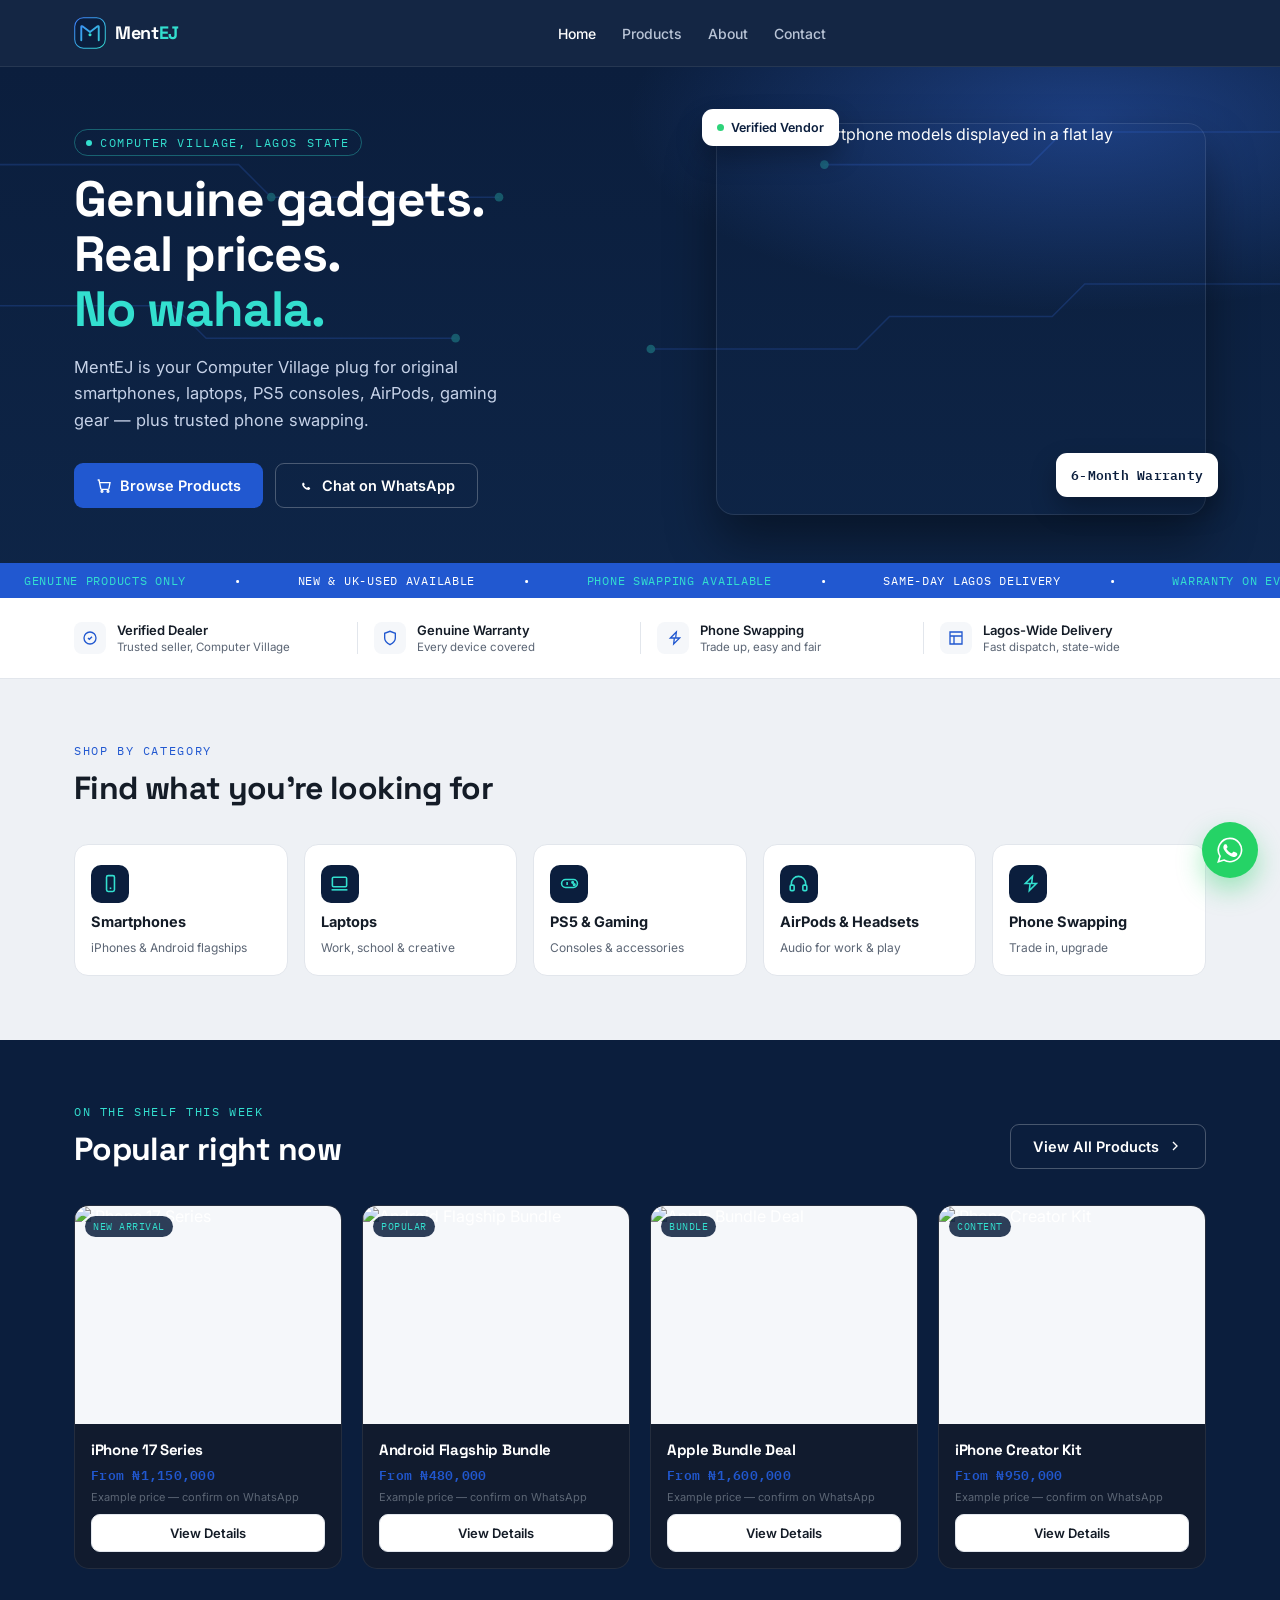
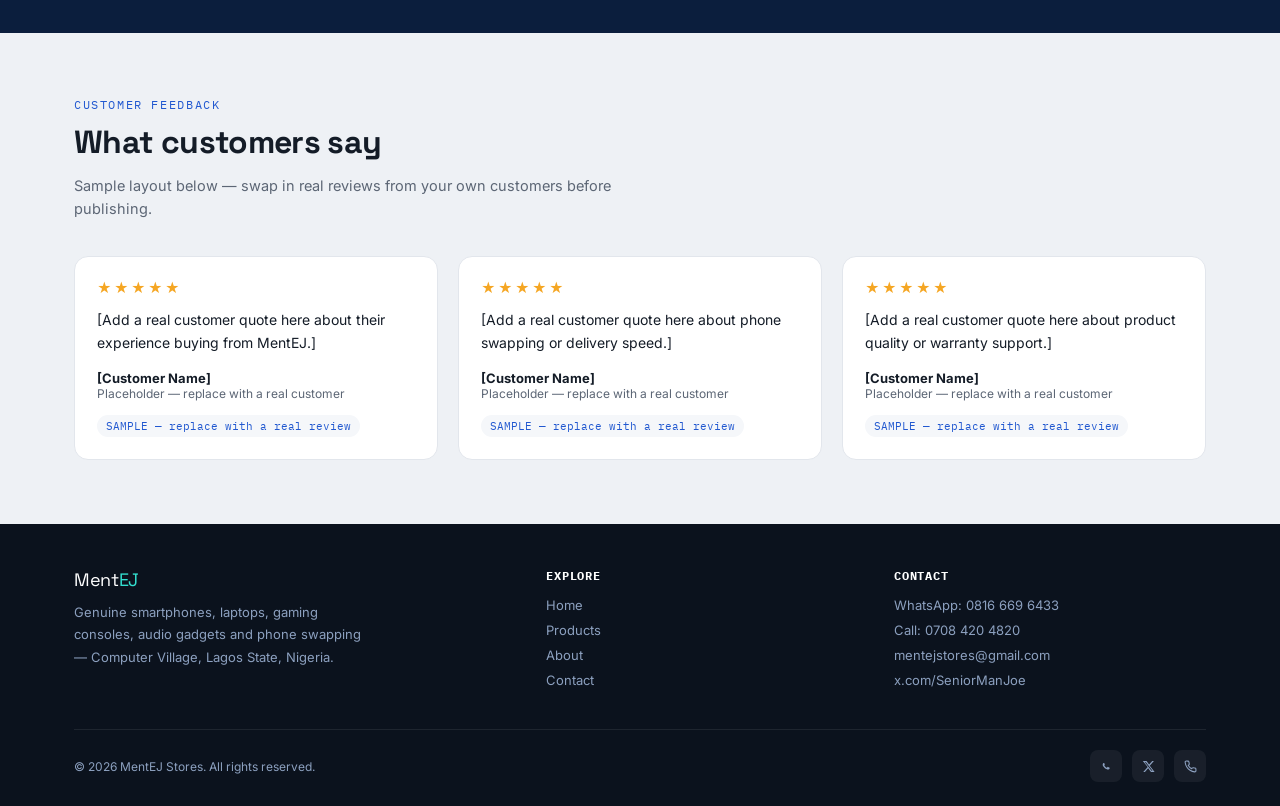
==== index.html @ d14bc737 "Initial commit for Mentej.shop website" ====
<!DOCTYPE html>
<html lang="en">
<head>
<meta charset="UTF-8">
<meta name="viewport" content="width=device-width, initial-scale=1.0">
<title>MentEJ — Genuine Phones, Laptops & Gadgets | Computer Village, Lagos</title>
<meta name="description" content="MentEJ — genuine smartphones, laptops, PS5, AirPods, phone swapping and gaming gear. Computer Village, Lagos State, Nigeria.">
<link rel="canonical" href="https://mentej.shop/index.html">
<meta property="og:type" content="website">
<meta property="og:site_name" content="MentEJ">
<meta property="og:title" content="MentEJ — Genuine Phones, Laptops & Gadgets | Computer Village, Lagos">
<meta property="og:description" content="Genuine smartphones, laptops, PS5, AirPods, phone swapping and gaming gear in Computer Village, Lagos State, Nigeria.">
<meta property="og:image" content="https://images.pexels.com/photos/33104417/pexels-photo-33104417.jpeg?auto=compress&cs=tinysrgb&w=1200">
<meta property="og:url" content="https://mentej.shop/index.html">
<meta name="twitter:card" content="summary_large_image">
<meta name="twitter:title" content="MentEJ — Genuine Phones, Laptops & Gadgets">
<meta name="twitter:description" content="Genuine smartphones, laptops, PS5, AirPods and gaming gear in Computer Village, Lagos.">
<meta name="twitter:image" content="https://images.pexels.com/photos/33104417/pexels-photo-33104417.jpeg?auto=compress&cs=tinysrgb&w=1200">
<script type="application/ld+json">
{
  "@context": "https://schema.org",
  "@type": "ElectronicsStore",
  "name": "MentEJ",
  "image": "https://images.pexels.com/photos/33104417/pexels-photo-33104417.jpeg",
  "url": "https://mentej.shop/",
  "telephone": "+2347084204820",
  "address": {
    "@type": "PostalAddress",
    "streetAddress": "Computer Village",
    "addressLocality": "Lagos",
    "addressRegion": "Lagos State",
    "addressCountry": "NG"
  },
  "sameAs": ["https://x.com/SeniorManJoe"]
}
</script>
<link rel="preconnect" href="https://fonts.googleapis.com">
<link rel="preconnect" href="https://fonts.gstatic.com" crossorigin>
<link href="https://fonts.googleapis.com/css2?family=Space+Grotesk:wght@500;600;700&family=Inter:wght@400;500;600;700&family=IBM+Plex+Mono:wght@500;600&display=swap" rel="stylesheet">
<link rel="stylesheet" href="styles.css">
</head>
<body>

<!-- ================= NAV ================= -->
<nav class="nav">
  <div class="container nav-inner">
    <a href="index.html" class="brand">
      <svg class="brand-mark" viewBox="0 0 44 44" xmlns="http://www.w3.org/2000/svg">
        <defs>
          <linearGradient id="logoGrad" x1="0" y1="0" x2="44" y2="44" gradientUnits="userSpaceOnUse">
            <stop offset="0" stop-color="#3E7BFF"/>
            <stop offset="1" stop-color="#33DFCF"/>
          </linearGradient>
        </defs>
        <rect x="1" y="1" width="42" height="42" rx="12" fill="#0B1E3D" stroke="url(#logoGrad)" stroke-width="1.4"/>
        <path d="M10 32V13.5C10 12.7 10.9 12.2 11.6 12.7L22 20.5L32.4 12.7C33.1 12.2 34 12.7 34 13.5V32" stroke="url(#logoGrad)" stroke-width="2.6" stroke-linecap="round" stroke-linejoin="round" fill="none"/>
        <circle cx="22" cy="24.5" r="2.1" fill="#33DFCF"/>
      </svg>
      <span class="wordmark"><span class="ment">Ment</span><span class="ej">EJ</span></span>
    </a>

    <div class="nav-links" id="navLinks">
      <a href="index.html">Home</a>
      <a href="products.html">Products</a>
      <a href="about.html">About</a>
      <a href="contact.html">Contact</a>
    </div>

    <div class="nav-actions">
      <button class="hamburger" id="hamburgerBtn" aria-label="Open menu" type="button">
        <svg viewBox="0 0 24 24" fill="none" stroke="currentColor" stroke-width="2"><path d="M4 7h16M4 12h16M4 17h16"/></svg>
      </button>
    </div>
  </div>
</nav>

<!-- ================= HERO ================= -->
<header class="hero">
  <svg class="circuit" viewBox="0 0 1180 420" xmlns="http://www.w3.org/2000/svg" aria-hidden="true">
    <g stroke="#3E7BFF" stroke-width="1.4" fill="none" opacity="0.55">
      <path d="M0 90 H220 L250 120 H460"/>
      <path d="M1180 60 H980 L950 90 H760"/>
      <path d="M1180 200 H1000 L970 230 H820 L790 260 H600"/>
      <path d="M0 220 H160 L190 250 H420"/>
    </g>
    <g fill="#33DFCF" opacity="0.85">
      <circle cx="250" cy="120" r="4"/>
      <circle cx="460" cy="120" r="4"/>
      <circle cx="760" cy="90" r="4"/>
      <circle cx="600" cy="260" r="4"/>
      <circle cx="420" cy="250" r="4"/>
    </g>
  </svg>

  <div class="container hero-grid">
    <div>
      <div class="eyebrow"><span class="dot"></span> COMPUTER VILLAGE, LAGOS STATE</div>
      <h1>Genuine gadgets.<br>Real prices.<br><span>No wahala.</span></h1>
      <p class="lede">MentEJ is your Computer Village plug for original smartphones, laptops, PS5 consoles, AirPods, gaming gear — plus trusted phone swapping.</p>
      <div class="hero-actions">
        <a href="products.html" class="btn btn-secondary">
          <svg viewBox="0 0 24 24" fill="none" stroke="currentColor" stroke-width="2"><circle cx="9" cy="20" r="1.4"/><circle cx="18" cy="20" r="1.4"/><path d="M2.5 3h2l2.6 12.4a2 2 0 002 1.6h8.3a2 2 0 002-1.6L21 7H6"/></svg>
          Browse Products
        </a>
        <a href="https://wa.me/2348166696433?text=Hello%20MentEJ%2C%20I%27d%20like%20to%20ask%20about%20a%20device." target="_blank" rel="noopener" class="btn btn-ghost">
          <svg viewBox="0 0 24 24" fill="currentColor"><path d="M17.5 14.4c-.3-.1-1.7-.9-2-.9-.3-.1-.5-.1-.7.1-.2.3-.8.9-1 1.1-.2.2-.3.2-.6.1-.3-.1-1.3-.5-2.4-1.5-.9-.8-1.5-1.8-1.7-2.1-.2-.3 0-.5.1-.6.1-.1.3-.3.4-.5.1-.1.2-.3.3-.5.1-.2 0-.4 0-.5C10 9.4 9.4 8 9.1 7.4c-.2-.5-.4-.4-.6-.4h-.5c-.2 0-.5.1-.7.3-.3.3-1 1-1 2.4s1 2.8 1.2 3c.1.2 2.1 3.2 5 4.5.7.3 1.3.5 1.7.6.7.2 1.4.2 1.9.1.6-.1 1.7-.7 2-1.4.2-.6.2-1.2.1-1.3z"/></svg>
          Chat on WhatsApp
        </a>
      </div>
    </div>

    <div class="hero-visual">
      <div class="hero-card">
        <img src="https://images.pexels.com/photos/33104417/pexels-photo-33104417.jpeg?auto=compress&cs=tinysrgb&w=900" width="900" height="720" alt="Assorted smartphone models displayed in a flat lay" fetchpriority="high">
      </div>
      <div class="float-badge top"><span class="badge-dot"></span> Verified Vendor</div>
      <div class="float-badge bottom mono">6-Month Warranty</div>
    </div>
  </div>

  <div class="ticker-wrap">
    <div class="ticker">
      <span class="accent">GENUINE PRODUCTS ONLY</span><span>•</span>
      <span>NEW &amp; UK-USED AVAILABLE</span><span>•</span>
      <span class="accent">PHONE SWAPPING AVAILABLE</span><span>•</span>
      <span>SAME-DAY LAGOS DELIVERY</span><span>•</span>
      <span class="accent">WARRANTY ON EVERY DEVICE</span><span>•</span>
      <span>GENUINE PRODUCTS ONLY</span><span>•</span>
      <span class="accent">NEW &amp; UK-USED AVAILABLE</span><span>•</span>
      <span>PHONE SWAPPING AVAILABLE</span><span>•</span>
      <span class="accent">SAME-DAY LAGOS DELIVERY</span><span>•</span>
      <span>WARRANTY ON EVERY DEVICE</span><span>•</span>
    </div>
  </div>
</header>

<!-- ================= TRUST STRIP ================= -->
<div class="trust">
  <div class="container">
    <div class="trust-item">
      <div class="ic"><svg width="16" height="16" viewBox="0 0 24 24" fill="none" stroke="currentColor" stroke-width="2"><path d="M9 12l2 2 4-4M21 12a9 9 0 11-18 0 9 9 0 0118 0z"/></svg></div>
      <div><h4>Verified Dealer</h4><p>Trusted seller, Computer Village</p></div>
    </div>
    <div class="trust-item">
      <div class="ic"><svg width="16" height="16" viewBox="0 0 24 24" fill="none" stroke="currentColor" stroke-width="2"><path d="M12 22s8-4 8-10V5l-8-3-8 3v7c0 6 8 10 8 10z"/></svg></div>
      <div><h4>Genuine Warranty</h4><p>Every device covered</p></div>
    </div>
    <div class="trust-item">
      <div class="ic"><svg width="16" height="16" viewBox="0 0 24 24" fill="none" stroke="currentColor" stroke-width="2"><path d="M17 3l-9 9h6l-1 9 9-9h-6l1-9z"/></svg></div>
      <div><h4>Phone Swapping</h4><p>Trade up, easy and fair</p></div>
    </div>
    <div class="trust-item">
      <div class="ic"><svg width="16" height="16" viewBox="0 0 24 24" fill="none" stroke="currentColor" stroke-width="2"><path d="M3 3h18v18H3zM3 9h18M9 21V9"/></svg></div>
      <div><h4>Lagos-Wide Delivery</h4><p>Fast dispatch, state-wide</p></div>
    </div>
  </div>
</div>

<!-- ================= CATEGORY SHORTCUTS ================= -->
<section>
  <div class="container">
    <div class="sec-head">
      <span class="sec-eyebrow">Shop by Category</span>
      <h2>Find what you're looking for</h2>
    </div>
    <div class="cat-tile-grid">
      <a class="cat-tile" href="products.html?cat=phones">
        <span class="ic"><svg viewBox="0 0 24 24" fill="none" stroke="currentColor" stroke-width="2"><rect x="7" y="2" width="10" height="20" rx="2"/><path d="M11 18h2"/></svg></span>
        <h4>Smartphones</h4>
        <p>iPhones & Android flagships</p>
      </a>
      <a class="cat-tile" href="products.html?cat=laptops">
        <span class="ic"><svg viewBox="0 0 24 24" fill="none" stroke="currentColor" stroke-width="2"><rect x="3" y="4" width="18" height="12" rx="1.5"/><path d="M2 20h20"/></svg></span>
        <h4>Laptops</h4>
        <p>Work, school & creative</p>
      </a>
      <a class="cat-tile" href="products.html?cat=gaming">
        <span class="ic"><svg viewBox="0 0 24 24" fill="none" stroke="currentColor" stroke-width="2"><rect x="2" y="7" width="20" height="10" rx="5"/><path d="M7 12h.01M9 10v4"/><circle cx="16" cy="10.5" r="1"/><circle cx="18" cy="13.5" r="1"/></svg></span>
        <h4>PS5 &amp; Gaming</h4>
        <p>Consoles & accessories</p>
      </a>
      <a class="cat-tile" href="products.html?cat=audio">
        <span class="ic"><svg viewBox="0 0 24 24" fill="none" stroke="currentColor" stroke-width="2"><path d="M3 14v-2a9 9 0 0118 0v2"/><rect x="1.5" y="14" width="5" height="7" rx="1.5"/><rect x="17.5" y="14" width="5" height="7" rx="1.5"/></svg></span>
        <h4>AirPods &amp; Headsets</h4>
        <p>Audio for work & play</p>
      </a>
      <a class="cat-tile" href="https://wa.me/2348166696433?text=Hello%20MentEJ%2C%20I%27d%20like%20to%20swap%20my%20phone." target="_blank" rel="noopener">
        <span class="ic"><svg viewBox="0 0 24 24" fill="none" stroke="currentColor" stroke-width="2"><path d="M17 3l-9 9h6l-1 9 9-9h-6l1-9z"/></svg></span>
        <h4>Phone Swapping</h4>
        <p>Trade in, upgrade</p>
      </a>
    </div>
  </div>
</section>

<!-- ================= FEATURED ================= -->
<section class="featured">
  <div class="container">
    <div class="sec-head-row">
      <div class="sec-head">
        <span class="sec-eyebrow">On the shelf this week</span>
        <h2>Popular right now</h2>
      </div>
      <a href="products.html" class="btn btn-ghost">
        View All Products
        <svg viewBox="0 0 24 24" fill="none" stroke="currentColor" stroke-width="2"><path d="M9 6l6 6-6 6"/></svg>
      </a>
    </div>

    <div class="product-grid" id="featuredGrid"></div>
  </div>
</section>

<!-- ================= TESTIMONIALS ================= -->
<section>
  <div class="container">
    <div class="sec-head">
      <span class="sec-eyebrow">Customer Feedback</span>
      <h2>What customers say</h2>
      <p>Sample layout below — swap in real reviews from your own customers before publishing.</p>
    </div>
    <div class="testimonial-grid" id="testimonialGrid"></div>
  </div>
</section>

<!-- ================= FOOTER ================= -->
<footer>
  <div class="container">
    <div class="foot-grid">
      <div class="foot-brand">
        <div class="wordmark"><span class="ment">Ment</span><span class="ej">EJ</span></div>
        <p>Genuine smartphones, laptops, gaming consoles, audio gadgets and phone swapping — Computer Village, Lagos State, Nigeria.</p>
      </div>
      <div class="foot-col">
        <h5>Explore</h5>
        <a href="index.html">Home</a>
        <a href="products.html">Products</a>
        <a href="about.html">About</a>
        <a href="contact.html">Contact</a>
      </div>
      <div class="foot-col">
        <h5>Contact</h5>
        <a href="https://wa.me/2348166696433" target="_blank" rel="noopener">WhatsApp: 0816 669 6433</a>
        <a href="tel:07084204820">Call: 0708 420 4820</a>
        <a href="mailto:mentejstores@gmail.com">mentejstores@gmail.com</a>
        <a href="https://x.com/SeniorManJoe" target="_blank" rel="noopener">x.com/SeniorManJoe</a>
      </div>
    </div>
    <div class="foot-bottom">
      <span>© 2026 MentEJ Stores. All rights reserved.</span>
      <div class="foot-social">
        <a href="https://wa.me/2348166696433" target="_blank" rel="noopener" aria-label="WhatsApp"><svg width="14" height="14" viewBox="0 0 24 24" fill="currentColor"><path d="M17.5 14.4c-.3-.1-1.7-.9-2-.9-.3-.1-.5-.1-.7.1-.2.3-.8.9-1 1.1-.2.2-.3.2-.6.1-.3-.1-1.3-.5-2.4-1.5-.9-.8-1.5-1.8-1.7-2.1-.2-.3 0-.5.1-.6.1-.1.3-.3.4-.5.1-.1.2-.3.3-.5.1-.2 0-.4 0-.5C10 9.4 9.4 8 9.1 7.4c-.2-.5-.4-.4-.6-.4h-.5c-.2 0-.5.1-.7.3-.3.3-1 1-1 2.4s1 2.8 1.2 3c.1.2 2.1 3.2 5 4.5.7.3 1.3.5 1.7.6.7.2 1.4.2 1.9.1.6-.1 1.7-.7 2-1.4.2-.6.2-1.2.1-1.3z"/></svg></a>
        <a href="https://x.com/SeniorManJoe" target="_blank" rel="noopener" aria-label="X (Twitter)"><svg width="13" height="13" viewBox="0 0 24 24" fill="currentColor"><path d="M18.9 2H22l-7.6 8.7L23.3 22H16.6l-5.2-6.8L5.4 22H2.3l8.2-9.3L1.5 2h6.9l4.7 6.2L18.9 2zM17.6 20h1.9L7.1 4H5.1l12.5 16z"/></svg></a>
        <a href="tel:07084204820" aria-label="Call"><svg width="13" height="13" viewBox="0 0 24 24" fill="none" stroke="currentColor" stroke-width="2"><path d="M22 16.9v3a2 2 0 01-2.2 2 19.8 19.8 0 01-8.6-3.1 19.5 19.5 0 01-6-6A19.8 19.8 0 012.1 4.2 2 2 0 014.1 2h3a2 2 0 012 1.7c.1 1 .3 2 .6 2.9a2 2 0 01-.5 2.1L8 10a16 16 0 006 6l1.3-1.2a2 2 0 012.1-.5c.9.3 1.9.5 2.9.6a2 2 0 011.7 2.1z"/></svg></a>
      </div>
    </div>
  </div>
</footer>

<script src="products-data.js" defer></script>
<script src="app.js" defer></script>
<script defer>
  document.addEventListener('DOMContentLoaded', function () {
    var grid = document.getElementById('featuredGrid');
    if (!grid || typeof PRODUCTS === 'undefined') return;
    var featured = PRODUCTS.slice(0, 4);
    grid.innerHTML = featured.map(function (p) {
      var priceNote = p.isEstimate ? '<p class="price-note">Example price — confirm on WhatsApp</p>' : '';
      return (
        '<div class="product-card">' +
          '<a href="product.html?id=' + p.id + '" class="product-img">' +
            '<span class="product-tag mono">' + p.tag + '</span>' +
            '<img src="' + p.image + '" width="600" height="490" alt="' + p.name + '" loading="lazy">' +
          '</a>' +
          '<div class="product-body">' +
            '<h3>' + p.name + '</h3>' +
            '<div class="price mono">' + p.priceLabel + '</div>' +
            priceNote +
            '<div class="product-actions">' +
              '<a href="product.html?id=' + p.id + '" class="btn btn-outline btn-block">View Details</a>' +
            '</div>' +
          '</div>' +
        '</div>'
      );
    }).join('');

    var tGrid = document.getElementById('testimonialGrid');
    if (tGrid && typeof TESTIMONIALS !== 'undefined') {
      tGrid.innerHTML = TESTIMONIALS.map(function (t) {
        return (
          '<div class="testimonial-card">' +
            '<div class="testimonial-stars">★★★★★</div>' +
            '<p class="testimonial-quote">' + t.quote + '</p>' +
            '<div class="testimonial-name">' + t.name + '</div>' +
            '<div class="testimonial-role">' + t.role + '</div>' +
            '<span class="placeholder-flag">SAMPLE — replace with a real review</span>' +
          '</div>'
        );
      }).join('');
    }
  });
</script>

<a class="wa-float" href="https://wa.me/2348166696433?text=Hello%20MentEJ%2C%20I%27d%20like%20to%20ask%20about%20a%20device." target="_blank" rel="noopener" aria-label="Chat with MentEJ on WhatsApp">
  <svg viewBox="0 0 24 24" fill="currentColor"><path d="M17.5 14.4c-.3-.1-1.7-.9-2-.9-.3-.1-.5-.1-.7.1-.2.3-.8.9-1 1.1-.2.2-.3.2-.6.1-.3-.1-1.3-.5-2.4-1.5-.9-.8-1.5-1.8-1.7-2.1-.2-.3 0-.5.1-.6.1-.1.3-.3.4-.5.1-.1.2-.3.3-.5.1-.2 0-.4 0-.5C10 9.4 9.4 8 9.1 7.4c-.2-.5-.4-.4-.6-.4h-.5c-.2 0-.5.1-.7.3-.3.3-1 1-1 2.4s1 2.8 1.2 3c.1.2 2.1 3.2 5 4.5.7.3 1.3.5 1.7.6.7.2 1.4.2 1.9.1.6-.1 1.7-.7 2-1.4.2-.6.2-1.2.1-1.3z"/><path d="M12 2a10 10 0 00-8.5 15.3L2 22l4.8-1.4A10 10 0 1012 2z" fill="none" stroke="currentColor" stroke-width="1.4"/></svg>
</a>

</body>
</html>
---- styles.css ----
:root{
  --blue-deep:#0B1E3D;
  --blue-primary:#2158D0;
  --blue-bright:#3E7BFF;
  --cyan-pop:#33DFCF;
  --whatsapp:#25D366;
  --white:#FFFFFF;
  --page-bg:#EEF1F5;
  --surface:#FFFFFF;
  --surface-alt:#F5F7FA;
  --surface-border:#E2E6EC;
  --text-primary:#141C27;
  --text-muted:#5C6675;
  --card-shadow: 0 18px 34px rgba(11,30,61,0.10);
}
*{box-sizing:border-box; margin:0; padding:0;}
html{scroll-behavior:smooth;}
body{
  font-family:'Inter', sans-serif;
  background:var(--page-bg);
  color:var(--text-primary);
  -webkit-font-smoothing:antialiased;
}
h1,h2,h3,.wordmark{ font-family:'Space Grotesk', sans-serif; letter-spacing:-0.02em; }
.mono{ font-family:'IBM Plex Mono', monospace; letter-spacing:0.02em; }
a{ color:inherit; text-decoration:none; }
img{ display:block; max-width:100%; }
.container{ max-width:1180px; margin:0 auto; padding:0 24px; }
:focus-visible{ outline:3px solid var(--cyan-pop); outline-offset:2px; }
.icon{ width:16px; height:16px; flex:none; display:inline-block; vertical-align:-3px; }
.icon-sm{ width:14px; height:14px; }

/* ---------- NAV ---------- */
.nav{
  position:sticky; top:0; z-index:60;
  background:rgba(11,30,61,0.96);
  border-bottom:1px solid rgba(255,255,255,0.08);
}
.nav-inner{ display:flex; align-items:center; justify-content:space-between; height:66px; gap:16px; }
.brand{ display:flex; align-items:center; gap:9px; flex:none; }
.brand-mark{ width:32px; height:32px; flex:none; }
.brand .wordmark{ font-size:18px; font-weight:700; line-height:1; white-space:nowrap; }
.brand .wordmark .ment{ color:var(--white); }
.brand .wordmark .ej{ color:var(--cyan-pop); }

.nav-links{ display:flex; align-items:center; gap:26px; }
.nav-links a{ color:#B9C4D6; font-size:14px; font-weight:500; transition:color .2s; }
.nav-links a:hover, .nav-links a.active{ color:var(--white); }

.nav-actions{ display:flex; align-items:center; gap:10px; }
.wa-icon-btn{
  width:36px; height:36px; border-radius:9px; background:var(--whatsapp);
  display:flex; align-items:center; justify-content:center; color:var(--white); flex:none;
}
.wa-icon-btn svg{ width:18px; height:18px; }
.hamburger{
  display:none; width:36px; height:36px; border-radius:9px; border:1px solid rgba(255,255,255,0.16);
  background:rgba(255,255,255,0.05); color:var(--white); align-items:center; justify-content:center; cursor:pointer;
}
.hamburger svg{ width:18px; height:18px; }

@media (max-width: 780px){
  .nav-links{
    position:fixed; top:66px; left:0; right:0; background:var(--blue-deep);
    flex-direction:column; align-items:flex-start; gap:0;
    max-height:0; overflow:hidden; transition:max-height .25s ease;
    border-bottom:1px solid rgba(255,255,255,0.08);
  }
  .nav-links.open{ max-height:260px; }
  .nav-links a{ width:100%; padding:14px 24px; border-top:1px solid rgba(255,255,255,0.06); }
  .hamburger{ display:flex; }
}

/* ---------- BREADCRUMB ---------- */
.breadcrumb{ font-size:13px; color:var(--text-muted); padding:20px 0; }
.breadcrumb a:hover{ color:var(--blue-primary); }
.breadcrumb .sep{ margin:0 6px; opacity:.5; }

/* ---------- PAGE HERO (compact, used on inner pages) ---------- */
.page-hero{
  background:linear-gradient(180deg, var(--blue-deep) 0%, #0E2547 100%);
  color:var(--white); padding:44px 0;
}
.page-hero h1{ font-size:clamp(1.7rem,3.4vw,2.4rem); font-weight:700; }
.page-hero p{ color:#C6D2E8; margin-top:10px; font-size:15px; max-width:560px; }
.eyebrow{
  display:inline-flex; align-items:center; gap:8px;
  font-family:'IBM Plex Mono', monospace; font-size:11.5px; letter-spacing:0.14em;
  color:var(--cyan-pop); border:1px solid rgba(51,223,207,0.35);
  padding:5px 11px; border-radius:100px; margin-bottom:16px;
}
.eyebrow .dot{ width:6px; height:6px; border-radius:50%; background:var(--cyan-pop); }

/* ---------- HOME HERO ---------- */
.hero{
  position:relative;
  background:
    radial-gradient(ellipse 60% 60% at 85% 10%, rgba(62,123,255,0.35), transparent 60%),
    linear-gradient(180deg, var(--blue-deep) 0%, #0E2547 100%);
  color:var(--white); padding:56px 0 0; overflow:hidden;
}
.circuit{ position:absolute; inset:0; opacity:0.35; pointer-events:none; }
.hero-grid{ display:grid; grid-template-columns:1.1fr 0.9fr; gap:44px; align-items:center; position:relative; z-index:2; padding-bottom:48px; }
.hero h1{ font-size:clamp(2rem, 4.2vw, 3.1rem); line-height:1.1; font-weight:700; }
.hero h1 span{ color:var(--cyan-pop); }
.hero p.lede{ margin-top:18px; font-size:16.5px; color:#C6D2E8; max-width:460px; line-height:1.6; }
.hero-actions{ display:flex; gap:12px; margin-top:30px; flex-wrap:wrap; }
.btn{
  display:inline-flex; align-items:center; gap:8px; padding:13px 22px; border-radius:9px;
  font-weight:600; font-size:14.5px; transition:transform .15s ease, box-shadow .15s ease; border:none; cursor:pointer;
}
.btn svg{ width:16px; height:16px; }
.btn-primary{ background:var(--whatsapp); color:var(--white); }
.btn-primary:hover{ transform:translateY(-2px); box-shadow:0 10px 22px rgba(37,211,102,0.28); }
.btn-secondary{ background:var(--blue-primary); color:var(--white); }
.btn-secondary:hover{ transform:translateY(-2px); box-shadow:0 10px 22px rgba(33,88,208,0.28); }
.btn-ghost{ border:1px solid rgba(255,255,255,0.25); color:var(--white); background:transparent; }
.btn-ghost:hover{ background:rgba(255,255,255,0.08); }
.btn-outline{ border:1px solid var(--surface-border); color:var(--text-primary); background:var(--surface); }
.btn-outline:hover{ background:var(--surface-alt); }
.btn-block{ width:100%; justify-content:center; }

.hero-visual{ position:relative; }
.hero-card{ border-radius:18px; overflow:hidden; position:relative; box-shadow:0 26px 50px rgba(0,0,0,0.4); border:1px solid rgba(255,255,255,0.1); aspect-ratio: 4/3.2; }
.hero-card img{ width:100%; height:100%; object-fit:cover; }
.float-badge{
  position:absolute; z-index:3; background:var(--white); color:var(--blue-deep);
  padding:11px 15px; border-radius:11px; box-shadow:0 12px 26px rgba(0,0,0,0.28);
  font-size:12.5px; font-weight:600; display:flex; align-items:center; gap:7px;
}
.float-badge.top{ top:-14px; left:-14px; }
.float-badge.bottom{ bottom:18px; right:-12px; }
.float-badge .badge-dot{ width:7px; height:7px; border-radius:50%; background:#2ED37A; flex:none; }

/* ---------- TICKER ---------- */
.ticker-wrap{ background:var(--blue-primary); overflow:hidden; white-space:nowrap; position:relative; z-index:2; }
.ticker{ display:inline-block; padding:10px 0; animation: scroll-left 26s linear infinite; color:var(--white); font-family:'IBM Plex Mono', monospace; font-size:12px; letter-spacing:0.06em; }
.ticker span{ margin:0 24px; }
.ticker span.accent{ color:var(--cyan-pop); }
@keyframes scroll-left{ from{ transform:translateX(0); } to{ transform:translateX(-50%); } }

/* ---------- TRUST STRIP ---------- */
.trust{ background:var(--surface); border-bottom:1px solid var(--surface-border); }
.trust .container{ display:grid; grid-template-columns:repeat(4,1fr); padding:24px 24px; gap:0; }
.trust-item{ display:flex; gap:11px; align-items:flex-start; padding:0 16px; border-left:1px solid var(--surface-border); }
.trust-item:first-child{ border-left:none; padding-left:0; }
.trust-item .ic{ width:32px; height:32px; border-radius:8px; flex:none; background:var(--surface-alt); display:flex; align-items:center; justify-content:center; color:var(--blue-primary); }
.trust-item h4{ font-size:13px; font-weight:600; margin-bottom:2px; }
.trust-item p{ font-size:11.5px; color:var(--text-muted); }

/* ---------- SECTIONS ---------- */
section{ padding:64px 0; }
.sec-head{ max-width:600px; margin-bottom:36px; }
.sec-eyebrow{ font-family:'IBM Plex Mono', monospace; font-size:11.5px; letter-spacing:0.14em; color:var(--blue-primary); text-transform:uppercase; margin-bottom:10px; display:block; }
.sec-head h2{ font-size:clamp(1.5rem,2.6vw,2rem); font-weight:700; color:var(--text-primary); }
.sec-head p{ margin-top:12px; color:var(--text-muted); font-size:14.5px; line-height:1.6; }
.sec-head-row{ display:flex; align-items:flex-end; justify-content:space-between; gap:20px; margin-bottom:36px; flex-wrap:wrap; }
.sec-head-row .sec-head{ margin-bottom:0; }

/* ---------- CATEGORY TILES (home) ---------- */
.cat-tile-grid{ display:grid; grid-template-columns:repeat(5, 1fr); gap:16px; }
.cat-tile{
  background:var(--surface); border:1px solid var(--surface-border); border-radius:14px; padding:20px 16px;
  display:flex; flex-direction:column; align-items:flex-start; gap:10px; transition:transform .18s ease, box-shadow .18s ease;
}
.cat-tile:hover{ transform:translateY(-4px); box-shadow:var(--card-shadow); }
.cat-tile .ic{ width:38px; height:38px; border-radius:10px; background:var(--blue-deep); color:var(--cyan-pop); display:flex; align-items:center; justify-content:center; }
.cat-tile .ic svg{ width:19px; height:19px; }
.cat-tile h4{ font-size:14.5px; font-weight:700; }
.cat-tile p{ font-size:12px; color:var(--text-muted); }

/* ---------- PRODUCT GRID ---------- */
.product-grid{ display:grid; grid-template-columns:repeat(4, 1fr); gap:20px; }
.product-card{
  background:var(--surface); border-radius:15px; overflow:hidden; border:1px solid var(--surface-border);
  display:flex; flex-direction:column; transition:transform .18s ease, box-shadow .18s ease;
}
.product-card:hover{ transform:translateY(-5px); box-shadow:var(--card-shadow); }
.product-img{ aspect-ratio:1/0.82; overflow:hidden; position:relative; background:var(--surface-alt); }
.product-img img{ width:100%; height:100%; object-fit:cover; }
.product-tag{
  position:absolute; top:10px; left:10px; background:rgba(11,30,61,0.85); color:var(--cyan-pop);
  font-family:'IBM Plex Mono',monospace; font-size:10px; padding:4px 8px; border-radius:100px; letter-spacing:0.05em;
}
.product-body{ padding:16px; flex:1; display:flex; flex-direction:column; }
.product-body h3{ font-size:15px; font-weight:700; margin-bottom:5px; }
.product-body .price{ font-family:'IBM Plex Mono', monospace; font-size:12.5px; color:var(--blue-primary); font-weight:600; margin-bottom:10px; }
.product-actions{ margin-top:auto; display:flex; flex-direction:column; gap:8px; }
.product-actions .btn{ padding:10px 14px; font-size:13px; }

/* ---------- FILTER TABS ---------- */
.filter-tabs{ display:flex; flex-wrap:wrap; gap:8px; }
.filter-tab{
  padding:9px 16px; border-radius:100px; border:1px solid var(--surface-border); background:var(--surface);
  font-size:13px; font-weight:600; color:var(--text-muted); cursor:pointer; transition:all .15s ease;
}
.filter-tab.active, .filter-tab:hover{ background:var(--blue-deep); color:var(--white); border-color:var(--blue-deep); }

/* ---------- PRODUCT DETAIL ---------- */
.product-detail{ display:grid; grid-template-columns:0.9fr 1.1fr; gap:44px; align-items:flex-start; }
.detail-img{ border-radius:16px; overflow:hidden; border:1px solid var(--surface-border); aspect-ratio:1/0.9; }
.detail-img img{ width:100%; height:100%; object-fit:cover; }
.detail-tag{ display:inline-block; background:var(--surface-alt); color:var(--blue-primary); font-family:'IBM Plex Mono',monospace; font-size:11px; padding:5px 11px; border-radius:100px; margin-bottom:14px; letter-spacing:0.05em; }
.detail-info h1{ font-size:clamp(1.5rem,2.6vw,2rem); font-weight:700; margin-bottom:10px; }
.detail-price{ font-family:'IBM Plex Mono', monospace; font-size:16px; color:var(--blue-primary); font-weight:700; margin-bottom:18px; }
.detail-desc{ color:var(--text-muted); font-size:14.5px; line-height:1.7; margin-bottom:22px; }
.spec-list{ list-style:none; margin-bottom:26px; }
.spec-list li{ display:flex; gap:10px; align-items:flex-start; font-size:13.5px; color:var(--text-primary); padding:9px 0; border-top:1px solid var(--surface-border); }
.spec-list li:first-child{ border-top:none; }
.spec-list li svg{ width:15px; height:15px; color:var(--blue-primary); flex:none; margin-top:2px; }
.detail-actions{ display:flex; gap:12px; flex-wrap:wrap; }

/* ---------- FEATURED (dark strip) ---------- */
.featured{ background:var(--blue-deep); color:var(--white); }
.featured .sec-head p{ color:#AFC0DC; }
.featured .sec-eyebrow{ color:var(--cyan-pop); }
.featured .sec-head h2{ color:var(--white); }
.featured .product-card{ background:#111B2E; border-color:rgba(255,255,255,0.08); }
.featured .product-body h3{ color:var(--white); }

/* ---------- ABOUT PAGE ---------- */
.about-grid{ display:grid; grid-template-columns:1fr 1fr; gap:48px; align-items:center; }
.about-copy p{ color:var(--text-muted); font-size:15px; line-height:1.75; margin-bottom:16px; }
.about-img{ border-radius:16px; overflow:hidden; box-shadow:var(--card-shadow); aspect-ratio:1/1.05; }
.about-img img{ width:100%; height:100%; object-fit:cover; }
.reason-grid{ display:grid; grid-template-columns:repeat(3,1fr); gap:18px; margin-top:16px; }
.reason-card{ background:var(--surface); border:1px solid var(--surface-border); border-radius:14px; padding:20px; }
.reason-card .ic{ width:36px; height:36px; border-radius:9px; background:var(--surface-alt); color:var(--blue-primary); display:flex; align-items:center; justify-content:center; margin-bottom:12px; }
.reason-card h4{ font-size:14.5px; font-weight:700; margin-bottom:5px; }
.reason-card p{ font-size:13px; color:var(--text-muted); line-height:1.5; }

/* ---------- CONTACT PAGE ---------- */
.contact-grid{ display:grid; grid-template-columns:repeat(4,1fr); gap:18px; }
.contact-card{ background:var(--surface); border:1px solid var(--surface-border); border-radius:14px; padding:22px; transition:transform .18s ease; }
.contact-card:hover{ transform:translateY(-4px); }
.contact-card .ic{ width:38px; height:38px; border-radius:10px; background:var(--blue-deep); color:var(--cyan-pop); display:flex; align-items:center; justify-content:center; margin-bottom:12px; }
.contact-card.whatsapp .ic{ background:var(--whatsapp); color:var(--white); }
.contact-card h4{ font-size:13px; font-weight:600; margin-bottom:5px; }
.contact-card a, .contact-card p{ font-size:12.5px; color:var(--text-muted); word-break:break-word; }
.contact-card a:hover{ color:var(--blue-primary); }
.loc-card{ background:var(--surface-alt); border-radius:14px; padding:22px 24px; border:1px solid var(--surface-border); margin-top:20px; }
.loc-card .row{ display:flex; gap:12px; align-items:flex-start; margin-bottom:14px; }
.loc-card .row:last-child{ margin-bottom:0; }
.loc-card .ic{ color:var(--blue-primary); flex:none; margin-top:2px; }
.loc-card h5{ font-size:13px; font-weight:600; margin-bottom:2px; }
.loc-card p, .loc-card a{ font-size:13px; color:var(--text-muted); }

/* ---------- FOOTER ---------- */
footer{ background:#0B121D; color:#8CA0BF; padding:44px 0 24px; }
.foot-grid{ display:grid; grid-template-columns:1.4fr 1fr 1fr; gap:36px; margin-bottom:32px; }
.foot-brand .wordmark{ font-size:18px; }
.foot-brand .wordmark .ment{ color:var(--white); }
.foot-brand .wordmark .ej{ color:var(--cyan-pop); }
.foot-brand p{ margin-top:10px; font-size:13px; line-height:1.7; max-width:300px; }
.foot-col h5{ color:var(--white); font-size:12px; letter-spacing:0.06em; text-transform:uppercase; margin-bottom:14px; font-family:'IBM Plex Mono', monospace; }
.foot-col a{ display:block; font-size:13px; margin-bottom:9px; color:#8CA0BF; }
.foot-col a:hover{ color:var(--cyan-pop); }
.foot-bottom{ border-top:1px solid rgba(255,255,255,0.08); padding-top:20px; display:flex; justify-content:space-between; align-items:center; font-size:12px; flex-wrap:wrap; gap:10px; }
.foot-social{ display:flex; gap:10px; }
.foot-social a{ width:32px; height:32px; border-radius:8px; background:rgba(255,255,255,0.06); display:flex; align-items:center; justify-content:center; }
.foot-social a:hover{ background:var(--cyan-pop); color:var(--blue-deep); }

/* ---------- FLOATING WHATSAPP BUTTON ---------- */
.wa-float{
  position:fixed; bottom:22px; right:22px; z-index:80;
  width:56px; height:56px; border-radius:50%; background:var(--whatsapp);
  display:flex; align-items:center; justify-content:center; color:var(--white);
  box-shadow:0 12px 26px rgba(37,211,102,0.4);
  transition:transform .18s ease;
}
.wa-float:hover{ transform:scale(1.08); }
.wa-float svg{ width:28px; height:28px; }
@media (max-width:620px){
  .wa-float{ width:50px; height:50px; bottom:16px; right:16px; }
  .wa-float svg{ width:25px; height:25px; }
}

/* ---------- SEARCH BAR ---------- */
.search-bar{
  display:flex; align-items:center; gap:10px; background:var(--surface); border:1px solid var(--surface-border);
  border-radius:11px; padding:12px 16px; margin-bottom:20px; max-width:420px;
}
.search-bar svg{ width:17px; height:17px; color:var(--text-muted); flex:none; }
.search-bar input{
  border:none; outline:none; background:transparent; font-family:'Inter',sans-serif;
  font-size:14px; color:var(--text-primary); width:100%;
}
.search-bar input::placeholder{ color:var(--text-muted); }

/* ---------- TESTIMONIALS ---------- */
.testimonial-grid{ display:grid; grid-template-columns:repeat(3,1fr); gap:20px; }
.testimonial-card{
  background:var(--surface); border:1px solid var(--surface-border); border-radius:14px; padding:22px;
}
.testimonial-stars{ color:#F5A623; font-size:14px; margin-bottom:12px; letter-spacing:2px; }
.testimonial-quote{ font-size:14px; color:var(--text-primary); line-height:1.65; margin-bottom:16px; }
.testimonial-name{ font-size:13px; font-weight:700; }
.testimonial-role{ font-size:12px; color:var(--text-muted); }
.placeholder-flag{
  display:inline-block; margin-top:14px; font-family:'IBM Plex Mono',monospace; font-size:10.5px;
  color:var(--blue-primary); background:var(--surface-alt); padding:4px 9px; border-radius:100px;
}
.price-note{ font-size:11px; color:var(--text-muted); margin-top:-6px; margin-bottom:10px; }

/* ---------- EMPTY STATE ---------- */
.empty-state{ text-align:center; padding:60px 20px; color:var(--text-muted); }
.empty-state h3{ color:var(--text-primary); margin-bottom:8px; }

/* ---------- RESPONSIVE ---------- */
@media (max-width: 980px){
  .hero-grid{ grid-template-columns:1fr; }
  .hero-visual{ order:-1; }
  .cat-tile-grid{ grid-template-columns:repeat(3,1fr); }
  .product-grid{ grid-template-columns:repeat(2,1fr); }
  .about-grid{ grid-template-columns:1fr; }
  .about-img{ order:-1; aspect-ratio:16/10; }
  .contact-grid{ grid-template-columns:repeat(2,1fr); }
  .foot-grid{ grid-template-columns:1fr 1fr; }
  .trust .container{ grid-template-columns:repeat(2,1fr); row-gap:18px; }
  .trust-item:nth-child(3){ border-left:none; }
  .product-detail{ grid-template-columns:1fr; }
  .reason-grid{ grid-template-columns:1fr; }
  .testimonial-grid{ grid-template-columns:1fr; }
}
@media (max-width: 620px){
  .cat-tile-grid{ grid-template-columns:repeat(2,1fr); }
  .product-grid{ grid-template-columns:1fr 1fr; }
  .contact-grid{ grid-template-columns:1fr; }
  .foot-grid{ grid-template-columns:1fr; }
  .foot-bottom{ flex-direction:column; align-items:flex-start; }
}
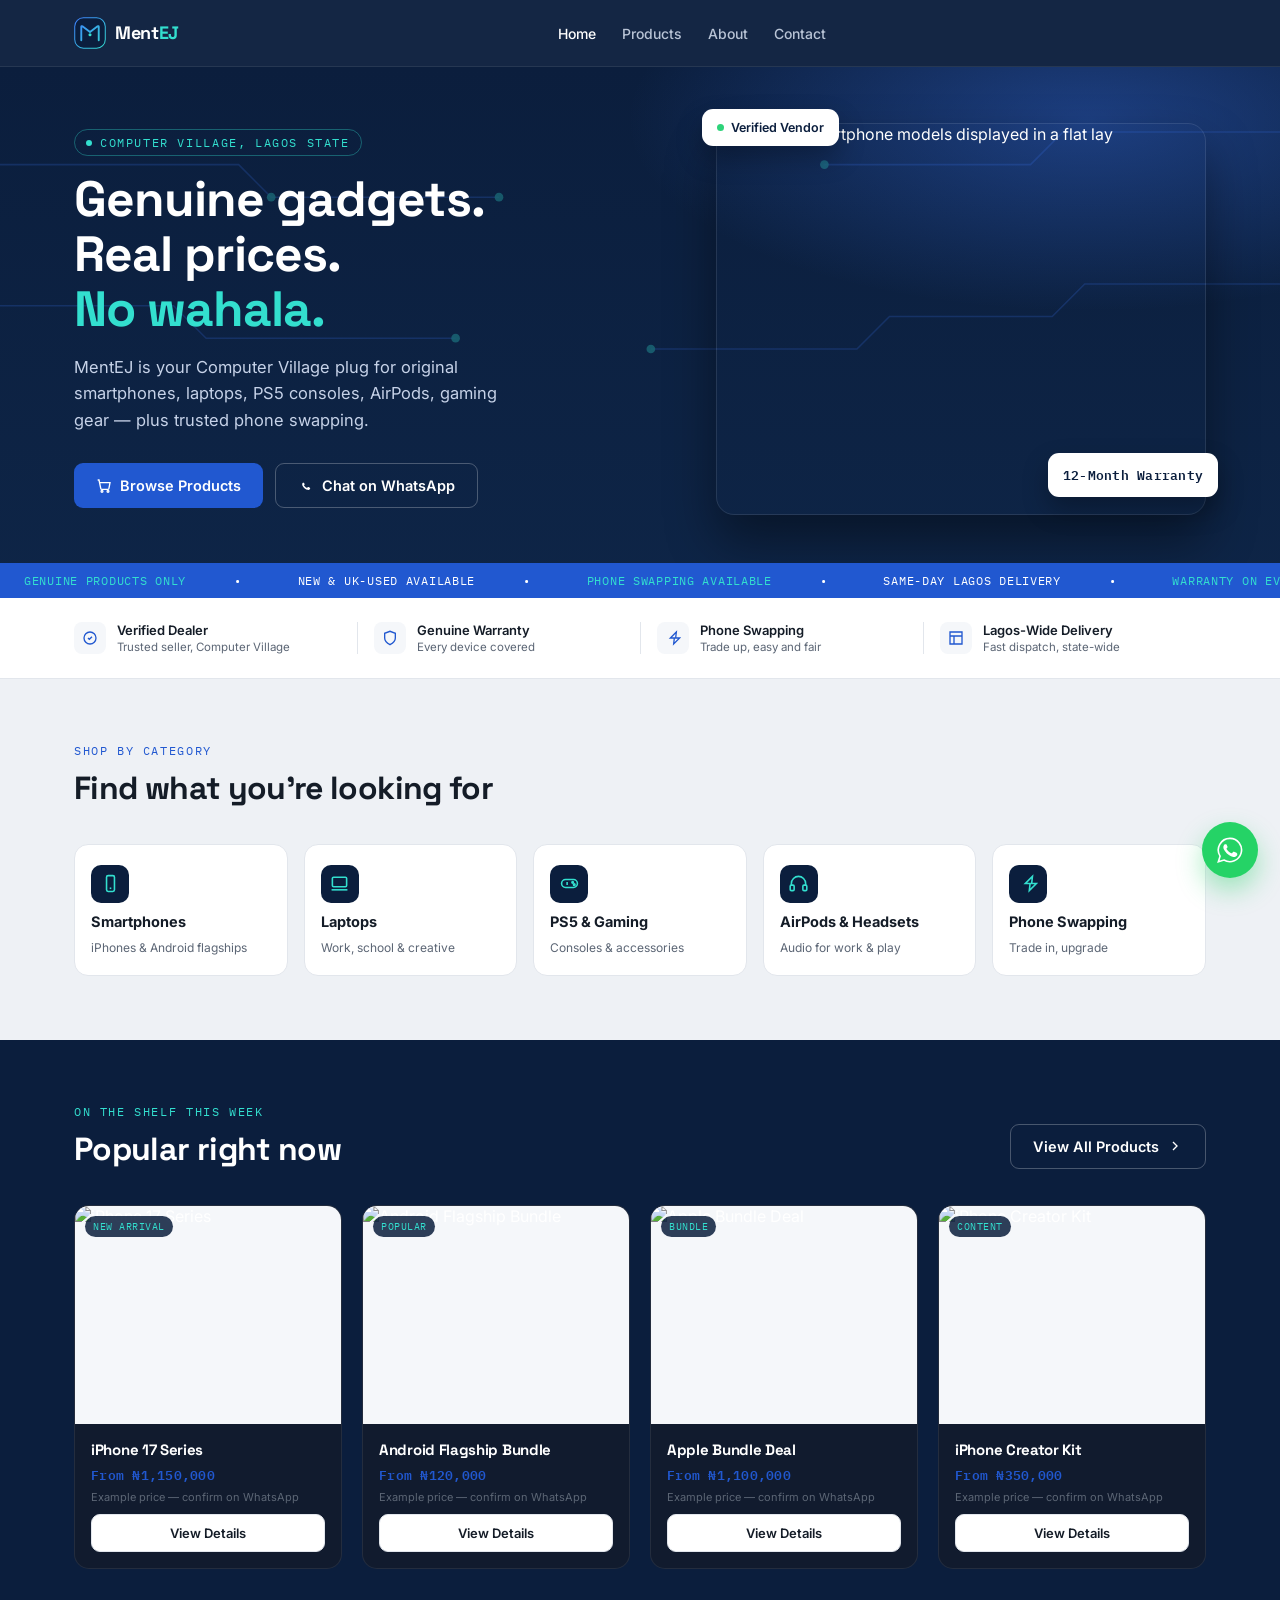
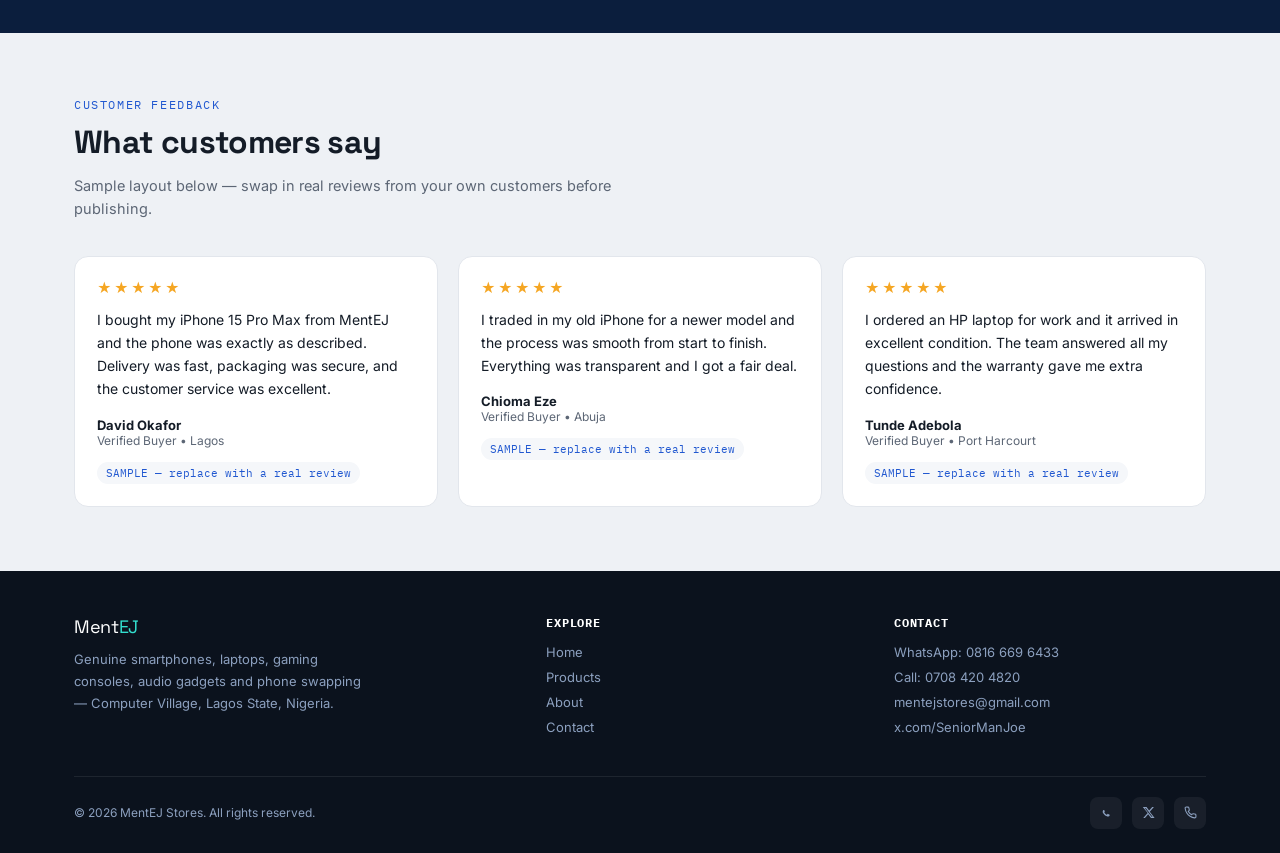
==== commit ff4d27fd: "Updated product prices, testimonials, and warranty information" ====
--- a/index.html
+++ b/index.html
@@ -1,22 +1,28 @@
 <!DOCTYPE html>
 <html lang="en">
+
 <head>
-<meta charset="UTF-8">
-<meta name="viewport" content="width=device-width, initial-scale=1.0">
-<title>MentEJ — Genuine Phones, Laptops & Gadgets | Computer Village, Lagos</title>
-<meta name="description" content="MentEJ — genuine smartphones, laptops, PS5, AirPods, phone swapping and gaming gear. Computer Village, Lagos State, Nigeria.">
-<link rel="canonical" href="https://mentej.shop/index.html">
-<meta property="og:type" content="website">
-<meta property="og:site_name" content="MentEJ">
-<meta property="og:title" content="MentEJ — Genuine Phones, Laptops & Gadgets | Computer Village, Lagos">
-<meta property="og:description" content="Genuine smartphones, laptops, PS5, AirPods, phone swapping and gaming gear in Computer Village, Lagos State, Nigeria.">
-<meta property="og:image" content="https://images.pexels.com/photos/33104417/pexels-photo-33104417.jpeg?auto=compress&cs=tinysrgb&w=1200">
-<meta property="og:url" content="https://mentej.shop/index.html">
-<meta name="twitter:card" content="summary_large_image">
-<meta name="twitter:title" content="MentEJ — Genuine Phones, Laptops & Gadgets">
-<meta name="twitter:description" content="Genuine smartphones, laptops, PS5, AirPods and gaming gear in Computer Village, Lagos.">
-<meta name="twitter:image" content="https://images.pexels.com/photos/33104417/pexels-photo-33104417.jpeg?auto=compress&cs=tinysrgb&w=1200">
-<script type="application/ld+json">
+  <meta charset="UTF-8">
+  <meta name="viewport" content="width=device-width, initial-scale=1.0">
+  <title>MentEJ — Genuine Phones, Laptops & Gadgets | Computer Village, Lagos</title>
+  <meta name="description"
+    content="MentEJ — genuine smartphones, laptops, PS5, AirPods, phone swapping and gaming gear. Computer Village, Lagos State, Nigeria.">
+  <link rel="canonical" href="https://mentej.shop/index.html">
+  <meta property="og:type" content="website">
+  <meta property="og:site_name" content="MentEJ">
+  <meta property="og:title" content="MentEJ — Genuine Phones, Laptops & Gadgets | Computer Village, Lagos">
+  <meta property="og:description"
+    content="Genuine smartphones, laptops, PS5, AirPods, phone swapping and gaming gear in Computer Village, Lagos State, Nigeria.">
+  <meta property="og:image"
+    content="https://images.pexels.com/photos/33104417/pexels-photo-33104417.jpeg?auto=compress&cs=tinysrgb&w=1200">
+  <meta property="og:url" content="https://mentej.shop/index.html">
+  <meta name="twitter:card" content="summary_large_image">
+  <meta name="twitter:title" content="MentEJ — Genuine Phones, Laptops & Gadgets">
+  <meta name="twitter:description"
+    content="Genuine smartphones, laptops, PS5, AirPods and gaming gear in Computer Village, Lagos.">
+  <meta name="twitter:image"
+    content="https://images.pexels.com/photos/33104417/pexels-photo-33104417.jpeg?auto=compress&cs=tinysrgb&w=1200">
+  <script type="application/ld+json">
 {
   "@context": "https://schema.org",
   "@type": "ElectronicsStore",
@@ -34,276 +40,359 @@
   "sameAs": ["https://x.com/SeniorManJoe"]
 }
 </script>
-<link rel="preconnect" href="https://fonts.googleapis.com">
-<link rel="preconnect" href="https://fonts.gstatic.com" crossorigin>
-<link href="https://fonts.googleapis.com/css2?family=Space+Grotesk:wght@500;600;700&family=Inter:wght@400;500;600;700&family=IBM+Plex+Mono:wght@500;600&display=swap" rel="stylesheet">
-<link rel="stylesheet" href="styles.css">
+  <link rel="preconnect" href="https://fonts.googleapis.com">
+  <link rel="preconnect" href="https://fonts.gstatic.com" crossorigin>
+  <link
+    href="https://fonts.googleapis.com/css2?family=Space+Grotesk:wght@500;600;700&family=Inter:wght@400;500;600;700&family=IBM+Plex+Mono:wght@500;600&display=swap"
+    rel="stylesheet">
+  <link rel="stylesheet" href="styles.css">
 </head>
+
 <body>
 
-<!-- ================= NAV ================= -->
-<nav class="nav">
-  <div class="container nav-inner">
-    <a href="index.html" class="brand">
-      <svg class="brand-mark" viewBox="0 0 44 44" xmlns="http://www.w3.org/2000/svg">
-        <defs>
-          <linearGradient id="logoGrad" x1="0" y1="0" x2="44" y2="44" gradientUnits="userSpaceOnUse">
-            <stop offset="0" stop-color="#3E7BFF"/>
-            <stop offset="1" stop-color="#33DFCF"/>
-          </linearGradient>
-        </defs>
-        <rect x="1" y="1" width="42" height="42" rx="12" fill="#0B1E3D" stroke="url(#logoGrad)" stroke-width="1.4"/>
-        <path d="M10 32V13.5C10 12.7 10.9 12.2 11.6 12.7L22 20.5L32.4 12.7C33.1 12.2 34 12.7 34 13.5V32" stroke="url(#logoGrad)" stroke-width="2.6" stroke-linecap="round" stroke-linejoin="round" fill="none"/>
-        <circle cx="22" cy="24.5" r="2.1" fill="#33DFCF"/>
-      </svg>
-      <span class="wordmark"><span class="ment">Ment</span><span class="ej">EJ</span></span>
-    </a>
-
-    <div class="nav-links" id="navLinks">
-      <a href="index.html">Home</a>
-      <a href="products.html">Products</a>
-      <a href="about.html">About</a>
-      <a href="contact.html">Contact</a>
-    </div>
-
-    <div class="nav-actions">
-      <button class="hamburger" id="hamburgerBtn" aria-label="Open menu" type="button">
-        <svg viewBox="0 0 24 24" fill="none" stroke="currentColor" stroke-width="2"><path d="M4 7h16M4 12h16M4 17h16"/></svg>
-      </button>
-    </div>
-  </div>
-</nav>
-
-<!-- ================= HERO ================= -->
-<header class="hero">
-  <svg class="circuit" viewBox="0 0 1180 420" xmlns="http://www.w3.org/2000/svg" aria-hidden="true">
-    <g stroke="#3E7BFF" stroke-width="1.4" fill="none" opacity="0.55">
-      <path d="M0 90 H220 L250 120 H460"/>
-      <path d="M1180 60 H980 L950 90 H760"/>
-      <path d="M1180 200 H1000 L970 230 H820 L790 260 H600"/>
-      <path d="M0 220 H160 L190 250 H420"/>
-    </g>
-    <g fill="#33DFCF" opacity="0.85">
-      <circle cx="250" cy="120" r="4"/>
-      <circle cx="460" cy="120" r="4"/>
-      <circle cx="760" cy="90" r="4"/>
-      <circle cx="600" cy="260" r="4"/>
-      <circle cx="420" cy="250" r="4"/>
-    </g>
-  </svg>
-
-  <div class="container hero-grid">
-    <div>
-      <div class="eyebrow"><span class="dot"></span> COMPUTER VILLAGE, LAGOS STATE</div>
-      <h1>Genuine gadgets.<br>Real prices.<br><span>No wahala.</span></h1>
-      <p class="lede">MentEJ is your Computer Village plug for original smartphones, laptops, PS5 consoles, AirPods, gaming gear — plus trusted phone swapping.</p>
-      <div class="hero-actions">
-        <a href="products.html" class="btn btn-secondary">
-          <svg viewBox="0 0 24 24" fill="none" stroke="currentColor" stroke-width="2"><circle cx="9" cy="20" r="1.4"/><circle cx="18" cy="20" r="1.4"/><path d="M2.5 3h2l2.6 12.4a2 2 0 002 1.6h8.3a2 2 0 002-1.6L21 7H6"/></svg>
-          Browse Products
-        </a>
-        <a href="https://wa.me/2348166696433?text=Hello%20MentEJ%2C%20I%27d%20like%20to%20ask%20about%20a%20device." target="_blank" rel="noopener" class="btn btn-ghost">
-          <svg viewBox="0 0 24 24" fill="currentColor"><path d="M17.5 14.4c-.3-.1-1.7-.9-2-.9-.3-.1-.5-.1-.7.1-.2.3-.8.9-1 1.1-.2.2-.3.2-.6.1-.3-.1-1.3-.5-2.4-1.5-.9-.8-1.5-1.8-1.7-2.1-.2-.3 0-.5.1-.6.1-.1.3-.3.4-.5.1-.1.2-.3.3-.5.1-.2 0-.4 0-.5C10 9.4 9.4 8 9.1 7.4c-.2-.5-.4-.4-.6-.4h-.5c-.2 0-.5.1-.7.3-.3.3-1 1-1 2.4s1 2.8 1.2 3c.1.2 2.1 3.2 5 4.5.7.3 1.3.5 1.7.6.7.2 1.4.2 1.9.1.6-.1 1.7-.7 2-1.4.2-.6.2-1.2.1-1.3z"/></svg>
-          Chat on WhatsApp
-        </a>
-      </div>
-    </div>
-
-    <div class="hero-visual">
-      <div class="hero-card">
-        <img src="https://images.pexels.com/photos/33104417/pexels-photo-33104417.jpeg?auto=compress&cs=tinysrgb&w=900" width="900" height="720" alt="Assorted smartphone models displayed in a flat lay" fetchpriority="high">
-      </div>
-      <div class="float-badge top"><span class="badge-dot"></span> Verified Vendor</div>
-      <div class="float-badge bottom mono">6-Month Warranty</div>
-    </div>
-  </div>
-
-  <div class="ticker-wrap">
-    <div class="ticker">
-      <span class="accent">GENUINE PRODUCTS ONLY</span><span>•</span>
-      <span>NEW &amp; UK-USED AVAILABLE</span><span>•</span>
-      <span class="accent">PHONE SWAPPING AVAILABLE</span><span>•</span>
-      <span>SAME-DAY LAGOS DELIVERY</span><span>•</span>
-      <span class="accent">WARRANTY ON EVERY DEVICE</span><span>•</span>
-      <span>GENUINE PRODUCTS ONLY</span><span>•</span>
-      <span class="accent">NEW &amp; UK-USED AVAILABLE</span><span>•</span>
-      <span>PHONE SWAPPING AVAILABLE</span><span>•</span>
-      <span class="accent">SAME-DAY LAGOS DELIVERY</span><span>•</span>
-      <span>WARRANTY ON EVERY DEVICE</span><span>•</span>
-    </div>
-  </div>
-</header>
-
-<!-- ================= TRUST STRIP ================= -->
-<div class="trust">
-  <div class="container">
-    <div class="trust-item">
-      <div class="ic"><svg width="16" height="16" viewBox="0 0 24 24" fill="none" stroke="currentColor" stroke-width="2"><path d="M9 12l2 2 4-4M21 12a9 9 0 11-18 0 9 9 0 0118 0z"/></svg></div>
-      <div><h4>Verified Dealer</h4><p>Trusted seller, Computer Village</p></div>
-    </div>
-    <div class="trust-item">
-      <div class="ic"><svg width="16" height="16" viewBox="0 0 24 24" fill="none" stroke="currentColor" stroke-width="2"><path d="M12 22s8-4 8-10V5l-8-3-8 3v7c0 6 8 10 8 10z"/></svg></div>
-      <div><h4>Genuine Warranty</h4><p>Every device covered</p></div>
-    </div>
-    <div class="trust-item">
-      <div class="ic"><svg width="16" height="16" viewBox="0 0 24 24" fill="none" stroke="currentColor" stroke-width="2"><path d="M17 3l-9 9h6l-1 9 9-9h-6l1-9z"/></svg></div>
-      <div><h4>Phone Swapping</h4><p>Trade up, easy and fair</p></div>
-    </div>
-    <div class="trust-item">
-      <div class="ic"><svg width="16" height="16" viewBox="0 0 24 24" fill="none" stroke="currentColor" stroke-width="2"><path d="M3 3h18v18H3zM3 9h18M9 21V9"/></svg></div>
-      <div><h4>Lagos-Wide Delivery</h4><p>Fast dispatch, state-wide</p></div>
-    </div>
-  </div>
-</div>
-
-<!-- ================= CATEGORY SHORTCUTS ================= -->
-<section>
-  <div class="container">
-    <div class="sec-head">
-      <span class="sec-eyebrow">Shop by Category</span>
-      <h2>Find what you're looking for</h2>
-    </div>
-    <div class="cat-tile-grid">
-      <a class="cat-tile" href="products.html?cat=phones">
-        <span class="ic"><svg viewBox="0 0 24 24" fill="none" stroke="currentColor" stroke-width="2"><rect x="7" y="2" width="10" height="20" rx="2"/><path d="M11 18h2"/></svg></span>
-        <h4>Smartphones</h4>
-        <p>iPhones & Android flagships</p>
+  <!-- ================= NAV ================= -->
+  <nav class="nav">
+    <div class="container nav-inner">
+      <a href="index.html" class="brand">
+        <svg class="brand-mark" viewBox="0 0 44 44" xmlns="http://www.w3.org/2000/svg">
+          <defs>
+            <linearGradient id="logoGrad" x1="0" y1="0" x2="44" y2="44" gradientUnits="userSpaceOnUse">
+              <stop offset="0" stop-color="#3E7BFF" />
+              <stop offset="1" stop-color="#33DFCF" />
+            </linearGradient>
+          </defs>
+          <rect x="1" y="1" width="42" height="42" rx="12" fill="#0B1E3D" stroke="url(#logoGrad)" stroke-width="1.4" />
+          <path d="M10 32V13.5C10 12.7 10.9 12.2 11.6 12.7L22 20.5L32.4 12.7C33.1 12.2 34 12.7 34 13.5V32"
+            stroke="url(#logoGrad)" stroke-width="2.6" stroke-linecap="round" stroke-linejoin="round" fill="none" />
+          <circle cx="22" cy="24.5" r="2.1" fill="#33DFCF" />
+        </svg>
+        <span class="wordmark"><span class="ment">Ment</span><span class="ej">EJ</span></span>
       </a>
-      <a class="cat-tile" href="products.html?cat=laptops">
-        <span class="ic"><svg viewBox="0 0 24 24" fill="none" stroke="currentColor" stroke-width="2"><rect x="3" y="4" width="18" height="12" rx="1.5"/><path d="M2 20h20"/></svg></span>
-        <h4>Laptops</h4>
-        <p>Work, school & creative</p>
-      </a>
-      <a class="cat-tile" href="products.html?cat=gaming">
-        <span class="ic"><svg viewBox="0 0 24 24" fill="none" stroke="currentColor" stroke-width="2"><rect x="2" y="7" width="20" height="10" rx="5"/><path d="M7 12h.01M9 10v4"/><circle cx="16" cy="10.5" r="1"/><circle cx="18" cy="13.5" r="1"/></svg></span>
-        <h4>PS5 &amp; Gaming</h4>
-        <p>Consoles & accessories</p>
-      </a>
-      <a class="cat-tile" href="products.html?cat=audio">
-        <span class="ic"><svg viewBox="0 0 24 24" fill="none" stroke="currentColor" stroke-width="2"><path d="M3 14v-2a9 9 0 0118 0v2"/><rect x="1.5" y="14" width="5" height="7" rx="1.5"/><rect x="17.5" y="14" width="5" height="7" rx="1.5"/></svg></span>
-        <h4>AirPods &amp; Headsets</h4>
-        <p>Audio for work & play</p>
-      </a>
-      <a class="cat-tile" href="https://wa.me/2348166696433?text=Hello%20MentEJ%2C%20I%27d%20like%20to%20swap%20my%20phone." target="_blank" rel="noopener">
-        <span class="ic"><svg viewBox="0 0 24 24" fill="none" stroke="currentColor" stroke-width="2"><path d="M17 3l-9 9h6l-1 9 9-9h-6l1-9z"/></svg></span>
-        <h4>Phone Swapping</h4>
-        <p>Trade in, upgrade</p>
-      </a>
-    </div>
-  </div>
-</section>
-
-<!-- ================= FEATURED ================= -->
-<section class="featured">
-  <div class="container">
-    <div class="sec-head-row">
-      <div class="sec-head">
-        <span class="sec-eyebrow">On the shelf this week</span>
-        <h2>Popular right now</h2>
-      </div>
-      <a href="products.html" class="btn btn-ghost">
-        View All Products
-        <svg viewBox="0 0 24 24" fill="none" stroke="currentColor" stroke-width="2"><path d="M9 6l6 6-6 6"/></svg>
-      </a>
-    </div>
-
-    <div class="product-grid" id="featuredGrid"></div>
-  </div>
-</section>
-
-<!-- ================= TESTIMONIALS ================= -->
-<section>
-  <div class="container">
-    <div class="sec-head">
-      <span class="sec-eyebrow">Customer Feedback</span>
-      <h2>What customers say</h2>
-      <p>Sample layout below — swap in real reviews from your own customers before publishing.</p>
-    </div>
-    <div class="testimonial-grid" id="testimonialGrid"></div>
-  </div>
-</section>
-
-<!-- ================= FOOTER ================= -->
-<footer>
-  <div class="container">
-    <div class="foot-grid">
-      <div class="foot-brand">
-        <div class="wordmark"><span class="ment">Ment</span><span class="ej">EJ</span></div>
-        <p>Genuine smartphones, laptops, gaming consoles, audio gadgets and phone swapping — Computer Village, Lagos State, Nigeria.</p>
-      </div>
-      <div class="foot-col">
-        <h5>Explore</h5>
+
+      <div class="nav-links" id="navLinks">
         <a href="index.html">Home</a>
         <a href="products.html">Products</a>
         <a href="about.html">About</a>
         <a href="contact.html">Contact</a>
       </div>
-      <div class="foot-col">
-        <h5>Contact</h5>
-        <a href="https://wa.me/2348166696433" target="_blank" rel="noopener">WhatsApp: 0816 669 6433</a>
-        <a href="tel:07084204820">Call: 0708 420 4820</a>
-        <a href="mailto:mentejstores@gmail.com">mentejstores@gmail.com</a>
-        <a href="https://x.com/SeniorManJoe" target="_blank" rel="noopener">x.com/SeniorManJoe</a>
-      </div>
-    </div>
-    <div class="foot-bottom">
-      <span>© 2026 MentEJ Stores. All rights reserved.</span>
-      <div class="foot-social">
-        <a href="https://wa.me/2348166696433" target="_blank" rel="noopener" aria-label="WhatsApp"><svg width="14" height="14" viewBox="0 0 24 24" fill="currentColor"><path d="M17.5 14.4c-.3-.1-1.7-.9-2-.9-.3-.1-.5-.1-.7.1-.2.3-.8.9-1 1.1-.2.2-.3.2-.6.1-.3-.1-1.3-.5-2.4-1.5-.9-.8-1.5-1.8-1.7-2.1-.2-.3 0-.5.1-.6.1-.1.3-.3.4-.5.1-.1.2-.3.3-.5.1-.2 0-.4 0-.5C10 9.4 9.4 8 9.1 7.4c-.2-.5-.4-.4-.6-.4h-.5c-.2 0-.5.1-.7.3-.3.3-1 1-1 2.4s1 2.8 1.2 3c.1.2 2.1 3.2 5 4.5.7.3 1.3.5 1.7.6.7.2 1.4.2 1.9.1.6-.1 1.7-.7 2-1.4.2-.6.2-1.2.1-1.3z"/></svg></a>
-        <a href="https://x.com/SeniorManJoe" target="_blank" rel="noopener" aria-label="X (Twitter)"><svg width="13" height="13" viewBox="0 0 24 24" fill="currentColor"><path d="M18.9 2H22l-7.6 8.7L23.3 22H16.6l-5.2-6.8L5.4 22H2.3l8.2-9.3L1.5 2h6.9l4.7 6.2L18.9 2zM17.6 20h1.9L7.1 4H5.1l12.5 16z"/></svg></a>
-        <a href="tel:07084204820" aria-label="Call"><svg width="13" height="13" viewBox="0 0 24 24" fill="none" stroke="currentColor" stroke-width="2"><path d="M22 16.9v3a2 2 0 01-2.2 2 19.8 19.8 0 01-8.6-3.1 19.5 19.5 0 01-6-6A19.8 19.8 0 012.1 4.2 2 2 0 014.1 2h3a2 2 0 012 1.7c.1 1 .3 2 .6 2.9a2 2 0 01-.5 2.1L8 10a16 16 0 006 6l1.3-1.2a2 2 0 012.1-.5c.9.3 1.9.5 2.9.6a2 2 0 011.7 2.1z"/></svg></a>
+
+      <div class="nav-actions">
+        <button class="hamburger" id="hamburgerBtn" aria-label="Open menu" type="button">
+          <svg viewBox="0 0 24 24" fill="none" stroke="currentColor" stroke-width="2">
+            <path d="M4 7h16M4 12h16M4 17h16" />
+          </svg>
+        </button>
+      </div>
+    </div>
+  </nav>
+
+  <!-- ================= HERO ================= -->
+  <header class="hero">
+    <svg class="circuit" viewBox="0 0 1180 420" xmlns="http://www.w3.org/2000/svg" aria-hidden="true">
+      <g stroke="#3E7BFF" stroke-width="1.4" fill="none" opacity="0.55">
+        <path d="M0 90 H220 L250 120 H460" />
+        <path d="M1180 60 H980 L950 90 H760" />
+        <path d="M1180 200 H1000 L970 230 H820 L790 260 H600" />
+        <path d="M0 220 H160 L190 250 H420" />
+      </g>
+      <g fill="#33DFCF" opacity="0.85">
+        <circle cx="250" cy="120" r="4" />
+        <circle cx="460" cy="120" r="4" />
+        <circle cx="760" cy="90" r="4" />
+        <circle cx="600" cy="260" r="4" />
+        <circle cx="420" cy="250" r="4" />
+      </g>
+    </svg>
+
+    <div class="container hero-grid">
+      <div>
+        <div class="eyebrow"><span class="dot"></span> COMPUTER VILLAGE, LAGOS STATE</div>
+        <h1>Genuine gadgets.<br>Real prices.<br><span>No wahala.</span></h1>
+        <p class="lede">MentEJ is your Computer Village plug for original smartphones, laptops, PS5 consoles, AirPods,
+          gaming gear — plus trusted phone swapping.</p>
+        <div class="hero-actions">
+          <a href="products.html" class="btn btn-secondary">
+            <svg viewBox="0 0 24 24" fill="none" stroke="currentColor" stroke-width="2">
+              <circle cx="9" cy="20" r="1.4" />
+              <circle cx="18" cy="20" r="1.4" />
+              <path d="M2.5 3h2l2.6 12.4a2 2 0 002 1.6h8.3a2 2 0 002-1.6L21 7H6" />
+            </svg>
+            Browse Products
+          </a>
+          <a href="https://wa.me/2348166696433?text=Hello%20MentEJ%2C%20I%27d%20like%20to%20ask%20about%20a%20device."
+            target="_blank" rel="noopener" class="btn btn-ghost">
+            <svg viewBox="0 0 24 24" fill="currentColor">
+              <path
+                d="M17.5 14.4c-.3-.1-1.7-.9-2-.9-.3-.1-.5-.1-.7.1-.2.3-.8.9-1 1.1-.2.2-.3.2-.6.1-.3-.1-1.3-.5-2.4-1.5-.9-.8-1.5-1.8-1.7-2.1-.2-.3 0-.5.1-.6.1-.1.3-.3.4-.5.1-.1.2-.3.3-.5.1-.2 0-.4 0-.5C10 9.4 9.4 8 9.1 7.4c-.2-.5-.4-.4-.6-.4h-.5c-.2 0-.5.1-.7.3-.3.3-1 1-1 2.4s1 2.8 1.2 3c.1.2 2.1 3.2 5 4.5.7.3 1.3.5 1.7.6.7.2 1.4.2 1.9.1.6-.1 1.7-.7 2-1.4.2-.6.2-1.2.1-1.3z" />
+            </svg>
+            Chat on WhatsApp
+          </a>
+        </div>
+      </div>
+
+      <div class="hero-visual">
+        <div class="hero-card">
+          <img
+            src="https://images.pexels.com/photos/33104417/pexels-photo-33104417.jpeg?auto=compress&cs=tinysrgb&w=900"
+            width="900" height="720" alt="Assorted smartphone models displayed in a flat lay" fetchpriority="high">
+        </div>
+        <div class="float-badge top"><span class="badge-dot"></span> Verified Vendor</div>
+        <div class="float-badge bottom mono">12-Month Warranty</div>
+      </div>
+    </div>
+
+    <div class="ticker-wrap">
+      <div class="ticker">
+        <span class="accent">GENUINE PRODUCTS ONLY</span><span>•</span>
+        <span>NEW &amp; UK-USED AVAILABLE</span><span>•</span>
+        <span class="accent">PHONE SWAPPING AVAILABLE</span><span>•</span>
+        <span>SAME-DAY LAGOS DELIVERY</span><span>•</span>
+        <span class="accent">WARRANTY ON EVERY DEVICE</span><span>•</span>
+        <span>GENUINE PRODUCTS ONLY</span><span>•</span>
+        <span class="accent">NEW &amp; UK-USED AVAILABLE</span><span>•</span>
+        <span>PHONE SWAPPING AVAILABLE</span><span>•</span>
+        <span class="accent">SAME-DAY LAGOS DELIVERY</span><span>•</span>
+        <span>WARRANTY ON EVERY DEVICE</span><span>•</span>
+      </div>
+    </div>
+  </header>
+
+  <!-- ================= TRUST STRIP ================= -->
+  <div class="trust">
+    <div class="container">
+      <div class="trust-item">
+        <div class="ic"><svg width="16" height="16" viewBox="0 0 24 24" fill="none" stroke="currentColor"
+            stroke-width="2">
+            <path d="M9 12l2 2 4-4M21 12a9 9 0 11-18 0 9 9 0 0118 0z" />
+          </svg></div>
+        <div>
+          <h4>Verified Dealer</h4>
+          <p>Trusted seller, Computer Village</p>
+        </div>
+      </div>
+      <div class="trust-item">
+        <div class="ic"><svg width="16" height="16" viewBox="0 0 24 24" fill="none" stroke="currentColor"
+            stroke-width="2">
+            <path d="M12 22s8-4 8-10V5l-8-3-8 3v7c0 6 8 10 8 10z" />
+          </svg></div>
+        <div>
+          <h4>Genuine Warranty</h4>
+          <p>Every device covered</p>
+        </div>
+      </div>
+      <div class="trust-item">
+        <div class="ic"><svg width="16" height="16" viewBox="0 0 24 24" fill="none" stroke="currentColor"
+            stroke-width="2">
+            <path d="M17 3l-9 9h6l-1 9 9-9h-6l1-9z" />
+          </svg></div>
+        <div>
+          <h4>Phone Swapping</h4>
+          <p>Trade up, easy and fair</p>
+        </div>
+      </div>
+      <div class="trust-item">
+        <div class="ic"><svg width="16" height="16" viewBox="0 0 24 24" fill="none" stroke="currentColor"
+            stroke-width="2">
+            <path d="M3 3h18v18H3zM3 9h18M9 21V9" />
+          </svg></div>
+        <div>
+          <h4>Lagos-Wide Delivery</h4>
+          <p>Fast dispatch, state-wide</p>
+        </div>
       </div>
     </div>
   </div>
-</footer>
-
-<script src="products-data.js" defer></script>
-<script src="app.js" defer></script>
-<script defer>
-  document.addEventListener('DOMContentLoaded', function () {
-    var grid = document.getElementById('featuredGrid');
-    if (!grid || typeof PRODUCTS === 'undefined') return;
-    var featured = PRODUCTS.slice(0, 4);
-    grid.innerHTML = featured.map(function (p) {
-      var priceNote = p.isEstimate ? '<p class="price-note">Example price — confirm on WhatsApp</p>' : '';
-      return (
-        '<div class="product-card">' +
+
+  <!-- ================= CATEGORY SHORTCUTS ================= -->
+  <section>
+    <div class="container">
+      <div class="sec-head">
+        <span class="sec-eyebrow">Shop by Category</span>
+        <h2>Find what you're looking for</h2>
+      </div>
+      <div class="cat-tile-grid">
+        <a class="cat-tile" href="products.html?cat=phones">
+          <span class="ic"><svg viewBox="0 0 24 24" fill="none" stroke="currentColor" stroke-width="2">
+              <rect x="7" y="2" width="10" height="20" rx="2" />
+              <path d="M11 18h2" />
+            </svg></span>
+          <h4>Smartphones</h4>
+          <p>iPhones & Android flagships</p>
+        </a>
+        <a class="cat-tile" href="products.html?cat=laptops">
+          <span class="ic"><svg viewBox="0 0 24 24" fill="none" stroke="currentColor" stroke-width="2">
+              <rect x="3" y="4" width="18" height="12" rx="1.5" />
+              <path d="M2 20h20" />
+            </svg></span>
+          <h4>Laptops</h4>
+          <p>Work, school & creative</p>
+        </a>
+        <a class="cat-tile" href="products.html?cat=gaming">
+          <span class="ic"><svg viewBox="0 0 24 24" fill="none" stroke="currentColor" stroke-width="2">
+              <rect x="2" y="7" width="20" height="10" rx="5" />
+              <path d="M7 12h.01M9 10v4" />
+              <circle cx="16" cy="10.5" r="1" />
+              <circle cx="18" cy="13.5" r="1" />
+            </svg></span>
+          <h4>PS5 &amp; Gaming</h4>
+          <p>Consoles & accessories</p>
+        </a>
+        <a class="cat-tile" href="products.html?cat=audio">
+          <span class="ic"><svg viewBox="0 0 24 24" fill="none" stroke="currentColor" stroke-width="2">
+              <path d="M3 14v-2a9 9 0 0118 0v2" />
+              <rect x="1.5" y="14" width="5" height="7" rx="1.5" />
+              <rect x="17.5" y="14" width="5" height="7" rx="1.5" />
+            </svg></span>
+          <h4>AirPods &amp; Headsets</h4>
+          <p>Audio for work & play</p>
+        </a>
+        <a class="cat-tile"
+          href="https://wa.me/2348166696433?text=Hello%20MentEJ%2C%20I%27d%20like%20to%20swap%20my%20phone."
+          target="_blank" rel="noopener">
+          <span class="ic"><svg viewBox="0 0 24 24" fill="none" stroke="currentColor" stroke-width="2">
+              <path d="M17 3l-9 9h6l-1 9 9-9h-6l1-9z" />
+            </svg></span>
+          <h4>Phone Swapping</h4>
+          <p>Trade in, upgrade</p>
+        </a>
+      </div>
+    </div>
+  </section>
+
+  <!-- ================= FEATURED ================= -->
+  <section class="featured">
+    <div class="container">
+      <div class="sec-head-row">
+        <div class="sec-head">
+          <span class="sec-eyebrow">On the shelf this week</span>
+          <h2>Popular right now</h2>
+        </div>
+        <a href="products.html" class="btn btn-ghost">
+          View All Products
+          <svg viewBox="0 0 24 24" fill="none" stroke="currentColor" stroke-width="2">
+            <path d="M9 6l6 6-6 6" />
+          </svg>
+        </a>
+      </div>
+
+      <div class="product-grid" id="featuredGrid"></div>
+    </div>
+  </section>
+
+  <!-- ================= TESTIMONIALS ================= -->
+  <section>
+    <div class="container">
+      <div class="sec-head">
+        <span class="sec-eyebrow">Customer Feedback</span>
+        <h2>What customers say</h2>
+        <p>Sample layout below — swap in real reviews from your own customers before publishing.</p>
+      </div>
+      <div class="testimonial-grid" id="testimonialGrid"></div>
+    </div>
+  </section>
+
+  <!-- ================= FOOTER ================= -->
+  <footer>
+    <div class="container">
+      <div class="foot-grid">
+        <div class="foot-brand">
+          <div class="wordmark"><span class="ment">Ment</span><span class="ej">EJ</span></div>
+          <p>Genuine smartphones, laptops, gaming consoles, audio gadgets and phone swapping — Computer Village, Lagos
+            State, Nigeria.</p>
+        </div>
+        <div class="foot-col">
+          <h5>Explore</h5>
+          <a href="index.html">Home</a>
+          <a href="products.html">Products</a>
+          <a href="about.html">About</a>
+          <a href="contact.html">Contact</a>
+        </div>
+        <div class="foot-col">
+          <h5>Contact</h5>
+          <a href="https://wa.me/2348166696433" target="_blank" rel="noopener">WhatsApp: 0816 669 6433</a>
+          <a href="tel:07084204820">Call: 0708 420 4820</a>
+          <a href="mailto:mentejstores@gmail.com">mentejstores@gmail.com</a>
+          <a href="https://x.com/SeniorManJoe" target="_blank" rel="noopener">x.com/SeniorManJoe</a>
+        </div>
+      </div>
+      <div class="foot-bottom">
+        <span>© 2026 MentEJ Stores. All rights reserved.</span>
+        <div class="foot-social">
+          <a href="https://wa.me/2348166696433" target="_blank" rel="noopener" aria-label="WhatsApp"><svg width="14"
+              height="14" viewBox="0 0 24 24" fill="currentColor">
+              <path
+                d="M17.5 14.4c-.3-.1-1.7-.9-2-.9-.3-.1-.5-.1-.7.1-.2.3-.8.9-1 1.1-.2.2-.3.2-.6.1-.3-.1-1.3-.5-2.4-1.5-.9-.8-1.5-1.8-1.7-2.1-.2-.3 0-.5.1-.6.1-.1.3-.3.4-.5.1-.1.2-.3.3-.5.1-.2 0-.4 0-.5C10 9.4 9.4 8 9.1 7.4c-.2-.5-.4-.4-.6-.4h-.5c-.2 0-.5.1-.7.3-.3.3-1 1-1 2.4s1 2.8 1.2 3c.1.2 2.1 3.2 5 4.5.7.3 1.3.5 1.7.6.7.2 1.4.2 1.9.1.6-.1 1.7-.7 2-1.4.2-.6.2-1.2.1-1.3z" />
+            </svg></a>
+          <a href="https://x.com/SeniorManJoe" target="_blank" rel="noopener" aria-label="X (Twitter)"><svg width="13"
+              height="13" viewBox="0 0 24 24" fill="currentColor">
+              <path
+                d="M18.9 2H22l-7.6 8.7L23.3 22H16.6l-5.2-6.8L5.4 22H2.3l8.2-9.3L1.5 2h6.9l4.7 6.2L18.9 2zM17.6 20h1.9L7.1 4H5.1l12.5 16z" />
+            </svg></a>
+          <a href="tel:07084204820" aria-label="Call"><svg width="13" height="13" viewBox="0 0 24 24" fill="none"
+              stroke="currentColor" stroke-width="2">
+              <path
+                d="M22 16.9v3a2 2 0 01-2.2 2 19.8 19.8 0 01-8.6-3.1 19.5 19.5 0 01-6-6A19.8 19.8 0 012.1 4.2 2 2 0 014.1 2h3a2 2 0 012 1.7c.1 1 .3 2 .6 2.9a2 2 0 01-.5 2.1L8 10a16 16 0 006 6l1.3-1.2a2 2 0 012.1-.5c.9.3 1.9.5 2.9.6a2 2 0 011.7 2.1z" />
+            </svg></a>
+        </div>
+      </div>
+    </div>
+  </footer>
+
+  <script src="products-data.js" defer></script>
+  <script src="app.js" defer></script>
+  <script defer>
+    document.addEventListener('DOMContentLoaded', function () {
+      var grid = document.getElementById('featuredGrid');
+      if (!grid || typeof PRODUCTS === 'undefined') return;
+      var featured = PRODUCTS.slice(0, 4);
+      grid.innerHTML = featured.map(function (p) {
+        var priceNote = p.isEstimate ? '<p class="price-note">Example price — confirm on WhatsApp</p>' : '';
+        return (
+          '<div class="product-card">' +
           '<a href="product.html?id=' + p.id + '" class="product-img">' +
-            '<span class="product-tag mono">' + p.tag + '</span>' +
-            '<img src="' + p.image + '" width="600" height="490" alt="' + p.name + '" loading="lazy">' +
+          '<span class="product-tag mono">' + p.tag + '</span>' +
+          '<img src="' + p.image + '" width="600" height="490" alt="' + p.name + '" loading="lazy">' +
           '</a>' +
           '<div class="product-body">' +
-            '<h3>' + p.name + '</h3>' +
-            '<div class="price mono">' + p.priceLabel + '</div>' +
-            priceNote +
-            '<div class="product-actions">' +
-              '<a href="product.html?id=' + p.id + '" class="btn btn-outline btn-block">View Details</a>' +
-            '</div>' +
+          '<h3>' + p.name + '</h3>' +
+          '<div class="price mono">' + p.priceLabel + '</div>' +
+          priceNote +
+          '<div class="product-actions">' +
+          '<a href="product.html?id=' + p.id + '" class="btn btn-outline btn-block">View Details</a>' +
           '</div>' +
-        '</div>'
-      );
-    }).join('');
-
-    var tGrid = document.getElementById('testimonialGrid');
-    if (tGrid && typeof TESTIMONIALS !== 'undefined') {
-      tGrid.innerHTML = TESTIMONIALS.map(function (t) {
-        return (
-          '<div class="testimonial-card">' +
+          '</div>' +
+          '</div>'
+        );
+      }).join('');
+
+      var tGrid = document.getElementById('testimonialGrid');
+      if (tGrid && typeof TESTIMONIALS !== 'undefined') {
+        tGrid.innerHTML = TESTIMONIALS.map(function (t) {
+          return (
+            '<div class="testimonial-card">' +
             '<div class="testimonial-stars">★★★★★</div>' +
             '<p class="testimonial-quote">' + t.quote + '</p>' +
             '<div class="testimonial-name">' + t.name + '</div>' +
             '<div class="testimonial-role">' + t.role + '</div>' +
             '<span class="placeholder-flag">SAMPLE — replace with a real review</span>' +
-          '</div>'
-        );
-      }).join('');
-    }
-  });
-</script>
-
-<a class="wa-float" href="https://wa.me/2348166696433?text=Hello%20MentEJ%2C%20I%27d%20like%20to%20ask%20about%20a%20device." target="_blank" rel="noopener" aria-label="Chat with MentEJ on WhatsApp">
-  <svg viewBox="0 0 24 24" fill="currentColor"><path d="M17.5 14.4c-.3-.1-1.7-.9-2-.9-.3-.1-.5-.1-.7.1-.2.3-.8.9-1 1.1-.2.2-.3.2-.6.1-.3-.1-1.3-.5-2.4-1.5-.9-.8-1.5-1.8-1.7-2.1-.2-.3 0-.5.1-.6.1-.1.3-.3.4-.5.1-.1.2-.3.3-.5.1-.2 0-.4 0-.5C10 9.4 9.4 8 9.1 7.4c-.2-.5-.4-.4-.6-.4h-.5c-.2 0-.5.1-.7.3-.3.3-1 1-1 2.4s1 2.8 1.2 3c.1.2 2.1 3.2 5 4.5.7.3 1.3.5 1.7.6.7.2 1.4.2 1.9.1.6-.1 1.7-.7 2-1.4.2-.6.2-1.2.1-1.3z"/><path d="M12 2a10 10 0 00-8.5 15.3L2 22l4.8-1.4A10 10 0 1012 2z" fill="none" stroke="currentColor" stroke-width="1.4"/></svg>
-</a>
+            '</div>'
+          );
+        }).join('');
+      }
+    });
+  </script>
+
+  <a class="wa-float"
+    href="https://wa.me/2348166696433?text=Hello%20MentEJ%2C%20I%27d%20like%20to%20ask%20about%20a%20device."
+    target="_blank" rel="noopener" aria-label="Chat with MentEJ on WhatsApp">
+    <svg viewBox="0 0 24 24" fill="currentColor">
+      <path
+        d="M17.5 14.4c-.3-.1-1.7-.9-2-.9-.3-.1-.5-.1-.7.1-.2.3-.8.9-1 1.1-.2.2-.3.2-.6.1-.3-.1-1.3-.5-2.4-1.5-.9-.8-1.5-1.8-1.7-2.1-.2-.3 0-.5.1-.6.1-.1.3-.3.4-.5.1-.1.2-.3.3-.5.1-.2 0-.4 0-.5C10 9.4 9.4 8 9.1 7.4c-.2-.5-.4-.4-.6-.4h-.5c-.2 0-.5.1-.7.3-.3.3-1 1-1 2.4s1 2.8 1.2 3c.1.2 2.1 3.2 5 4.5.7.3 1.3.5 1.7.6.7.2 1.4.2 1.9.1.6-.1 1.7-.7 2-1.4.2-.6.2-1.2.1-1.3z" />
+      <path d="M12 2a10 10 0 00-8.5 15.3L2 22l4.8-1.4A10 10 0 1012 2z" fill="none" stroke="currentColor"
+        stroke-width="1.4" />
+    </svg>
+  </a>
 
 </body>
-</html>
+
+</html>
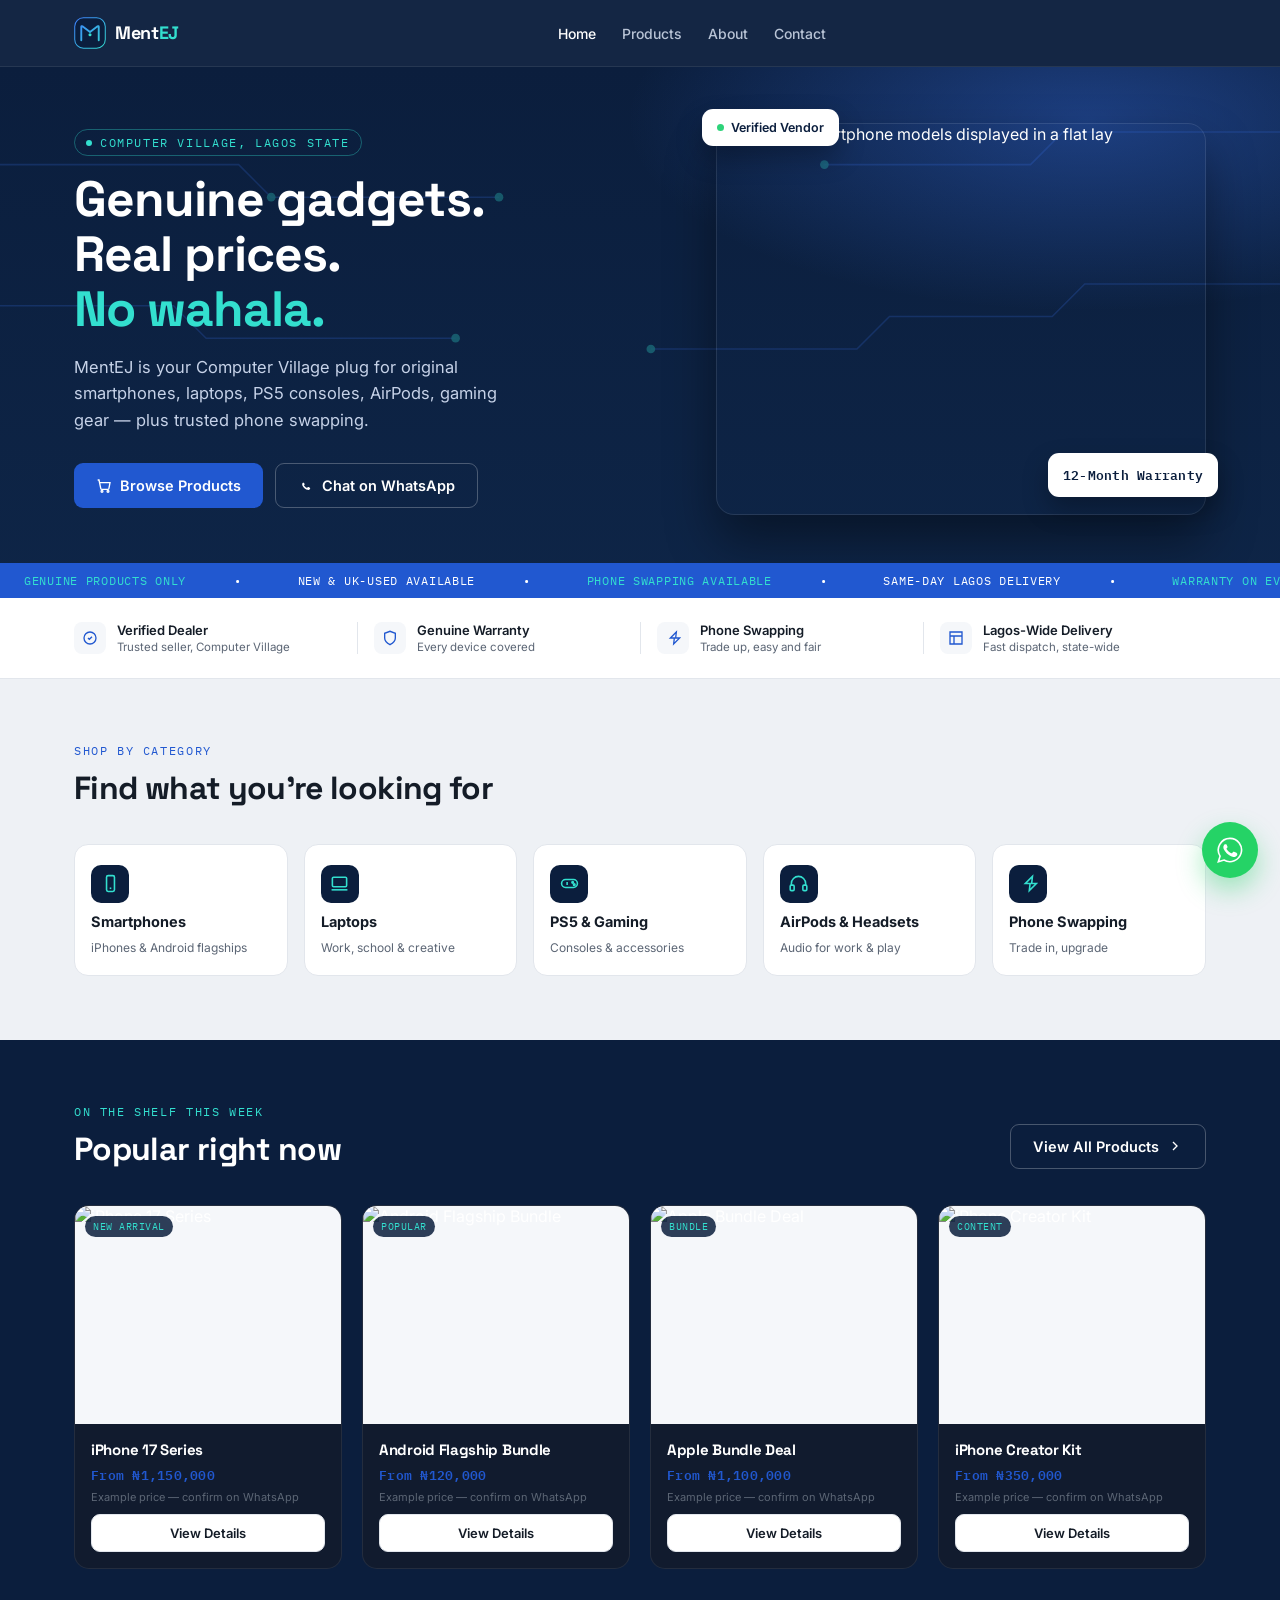
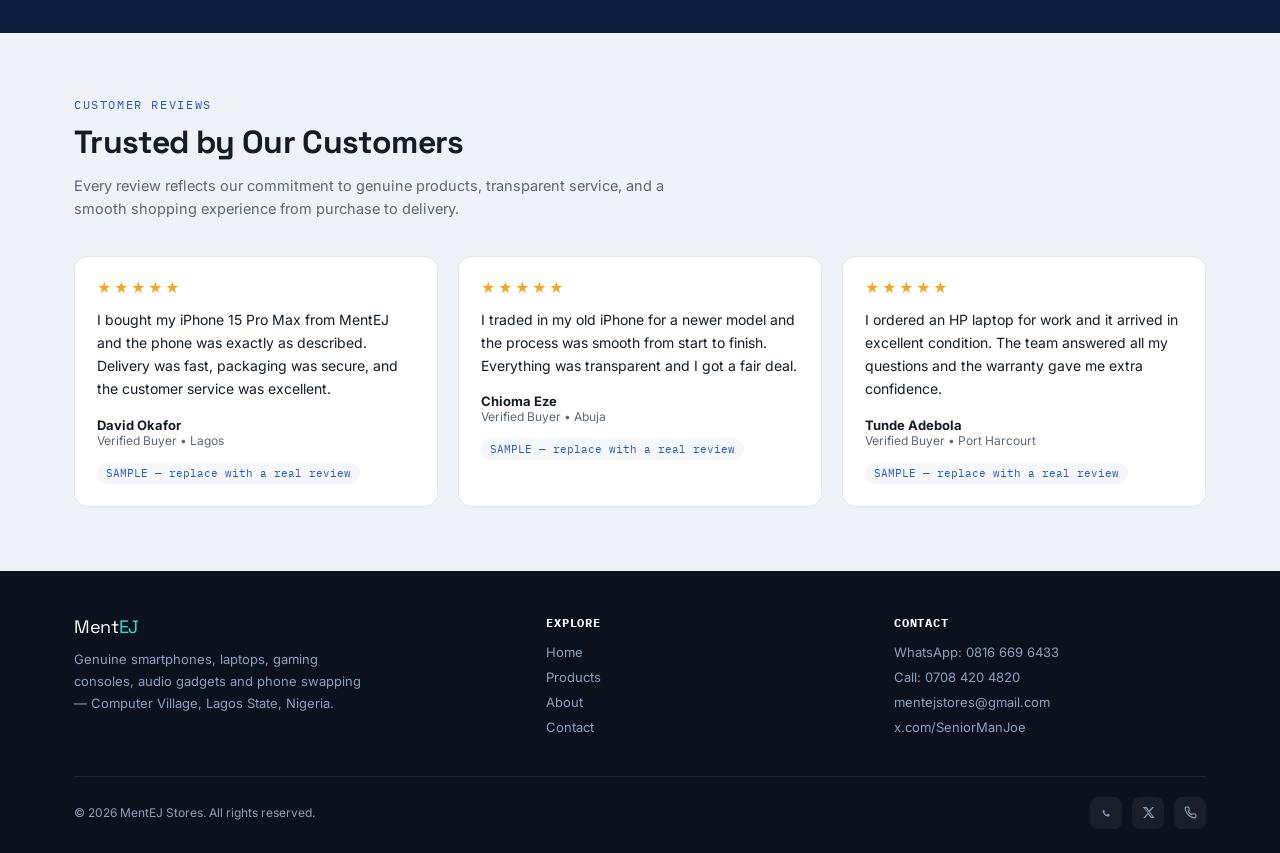
==== commit 08991aa8: "Updated testimonials section" ====
--- a/index.html
+++ b/index.html
@@ -283,10 +283,12 @@
   <section>
     <div class="container">
       <div class="sec-head">
-        <span class="sec-eyebrow">Customer Feedback</span>
-        <h2>What customers say</h2>
-        <p>Sample layout below — swap in real reviews from your own customers before publishing.</p>
-      </div>
+        <span class="sec-eyebrow">Customer Reviews</span>
+        <h2>Trusted by Our Customers</h2>
+        <p>Every review reflects our commitment to genuine products, transparent service, and a smooth shopping
+          experience from purchase to delivery.</p>
+      </div>
+
       <div class="testimonial-grid" id="testimonialGrid"></div>
     </div>
   </section>
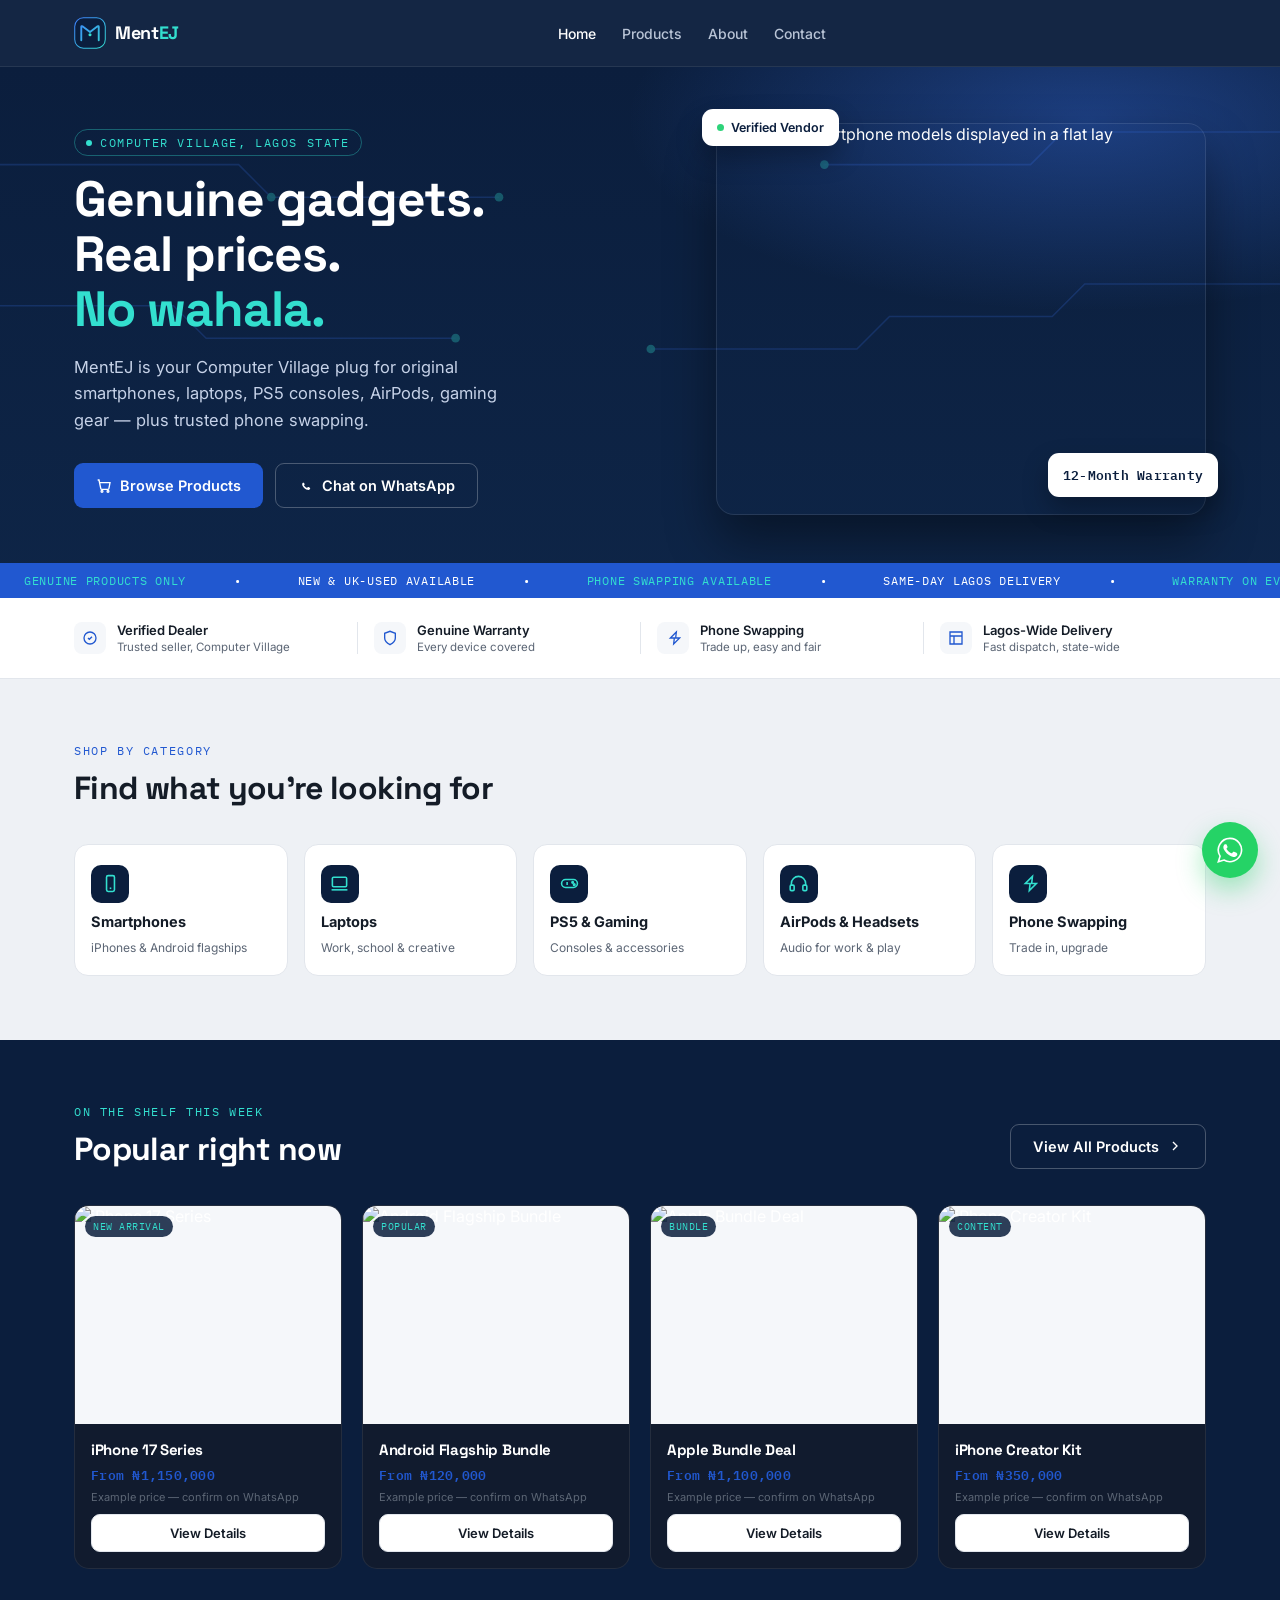
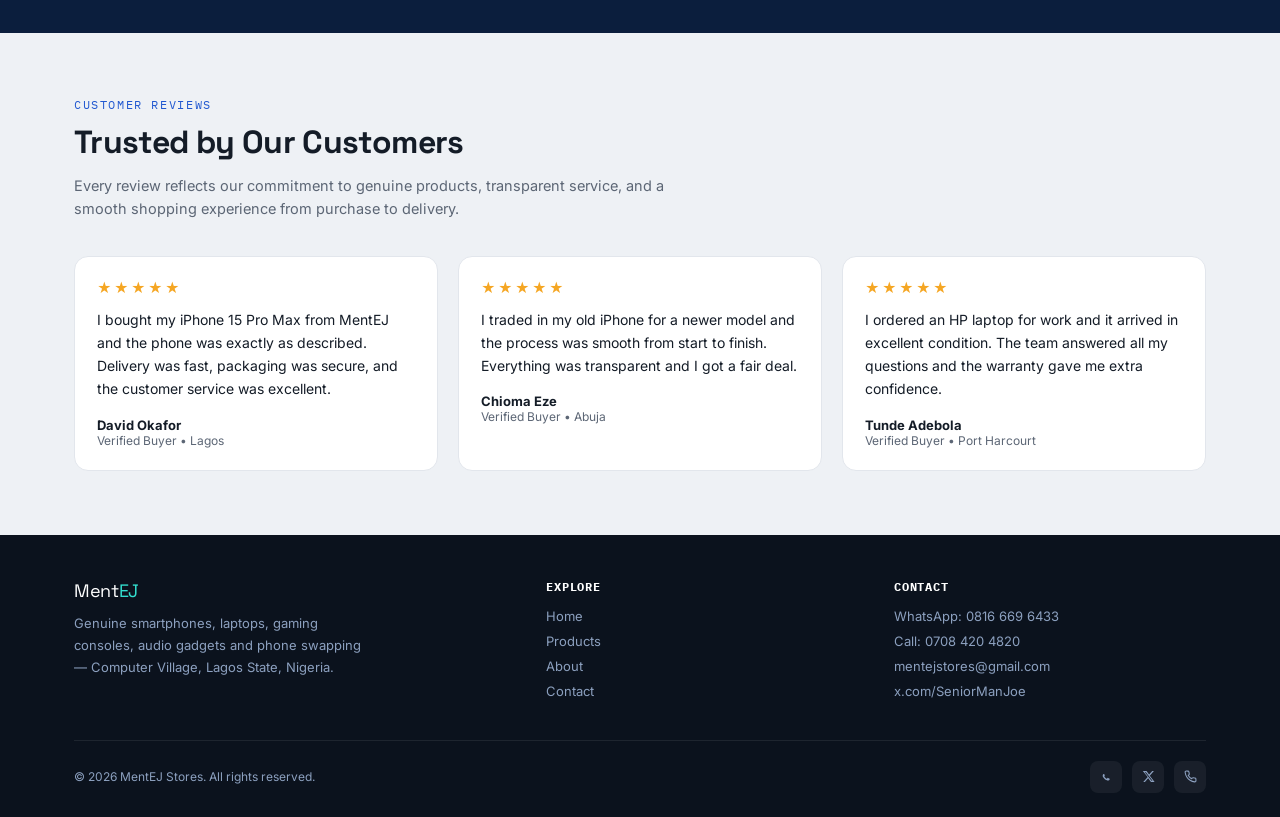
==== commit 8f607c6a: "Updated testimonials section" ====
--- a/index.html
+++ b/index.html
@@ -376,7 +376,6 @@
             '<p class="testimonial-quote">' + t.quote + '</p>' +
             '<div class="testimonial-name">' + t.name + '</div>' +
             '<div class="testimonial-role">' + t.role + '</div>' +
-            '<span class="placeholder-flag">SAMPLE — replace with a real review</span>' +
             '</div>'
           );
         }).join('');
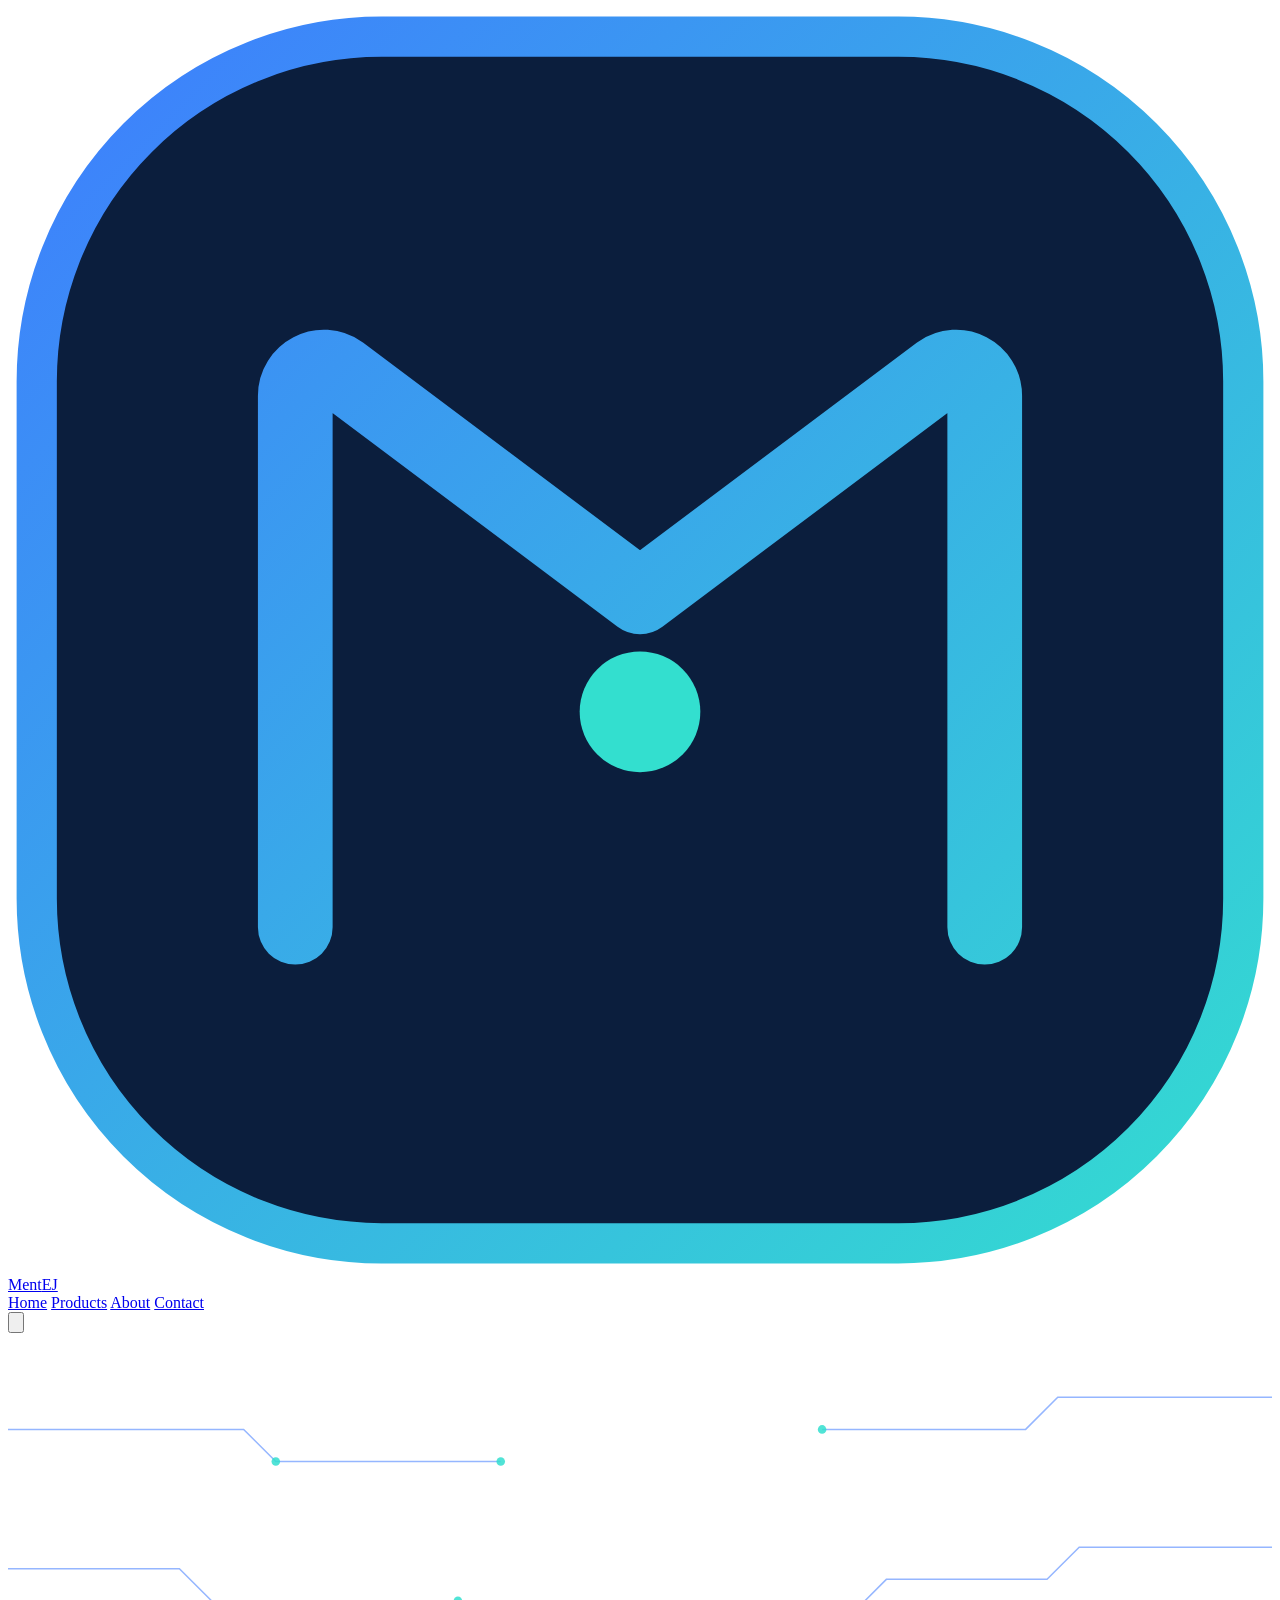
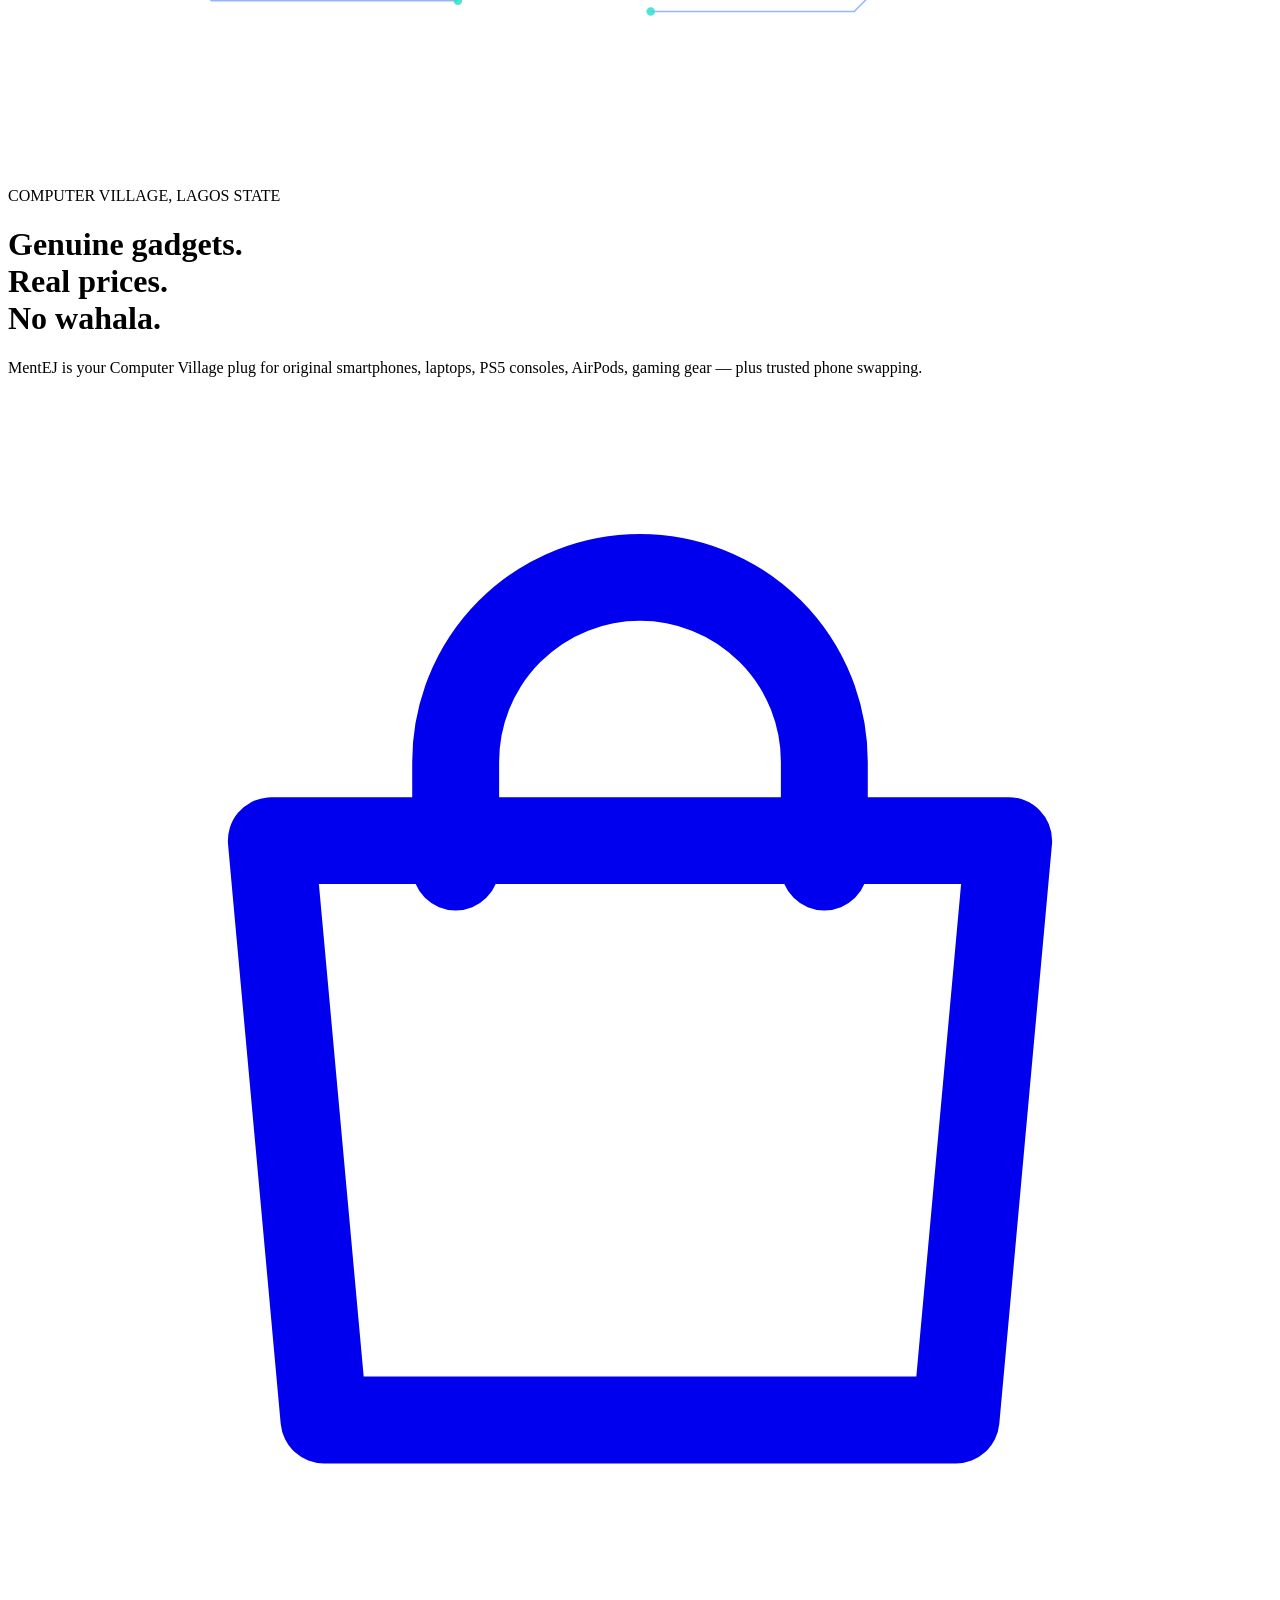
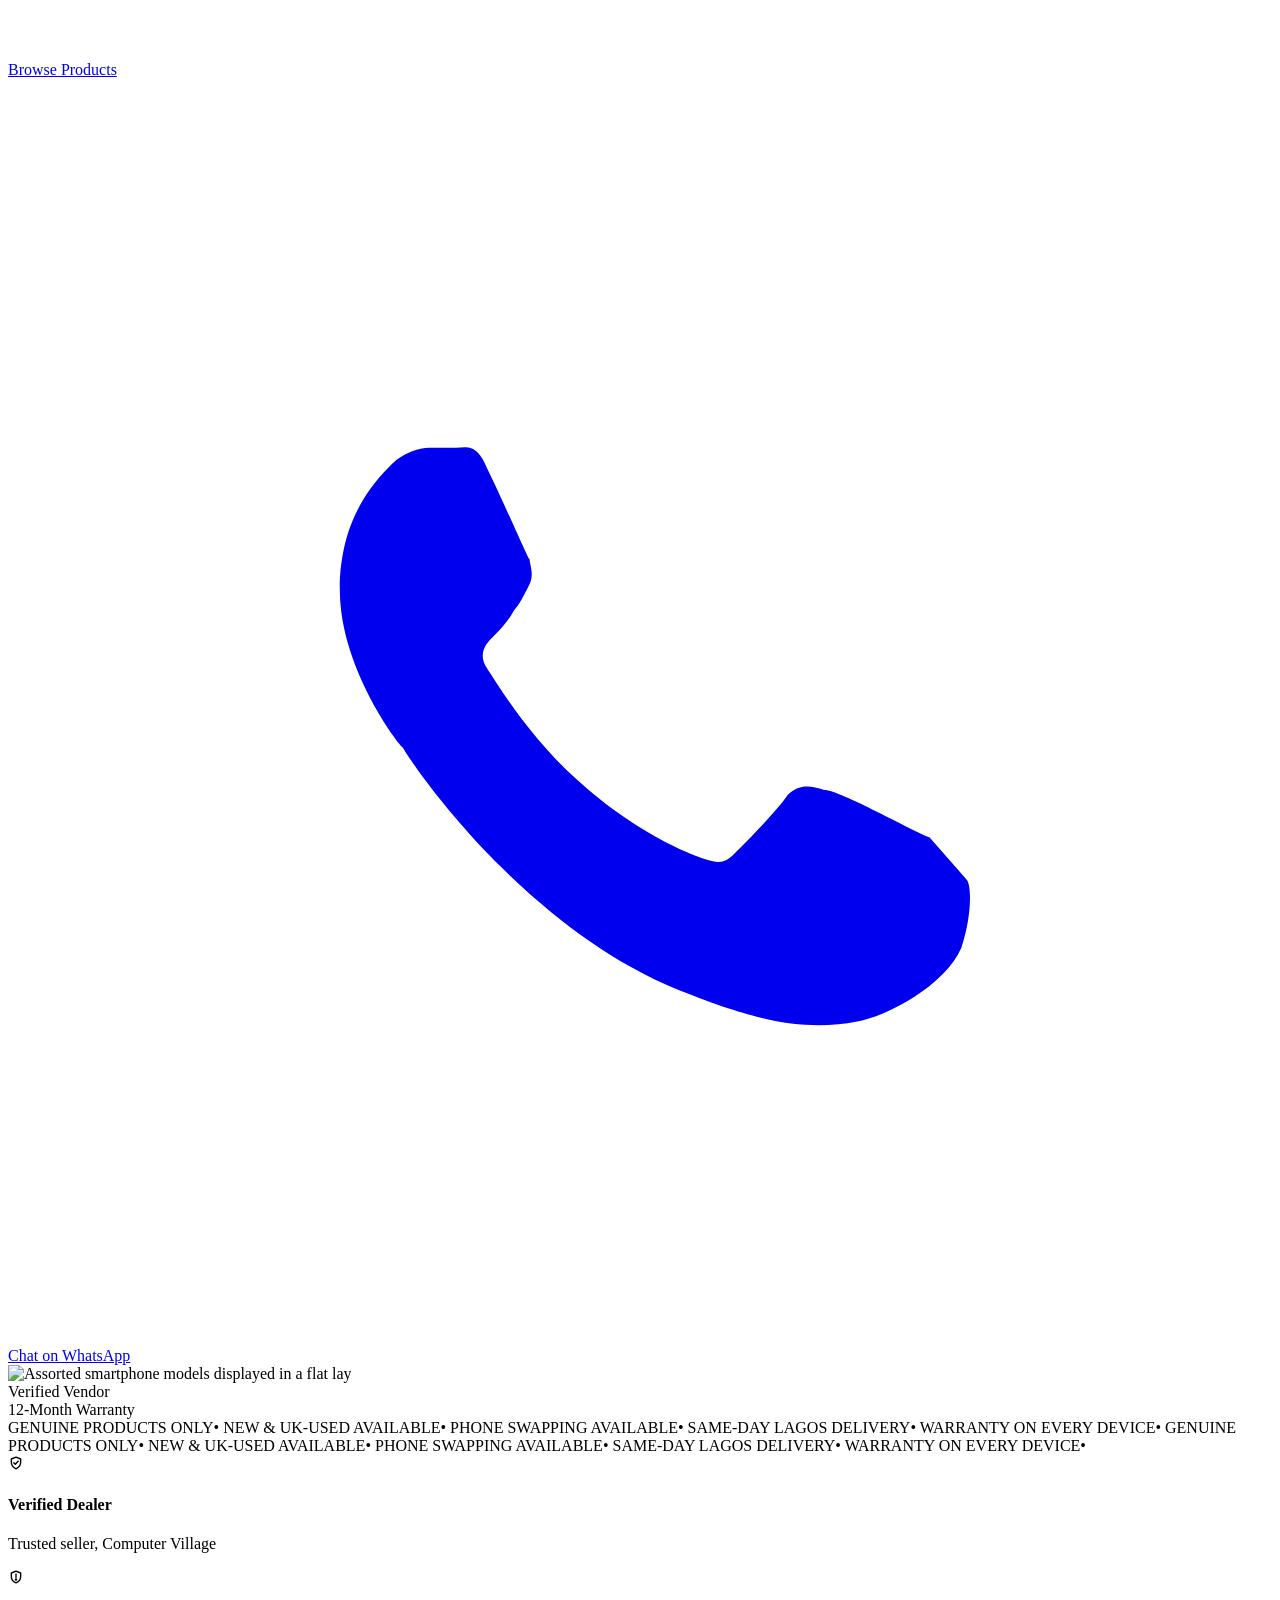
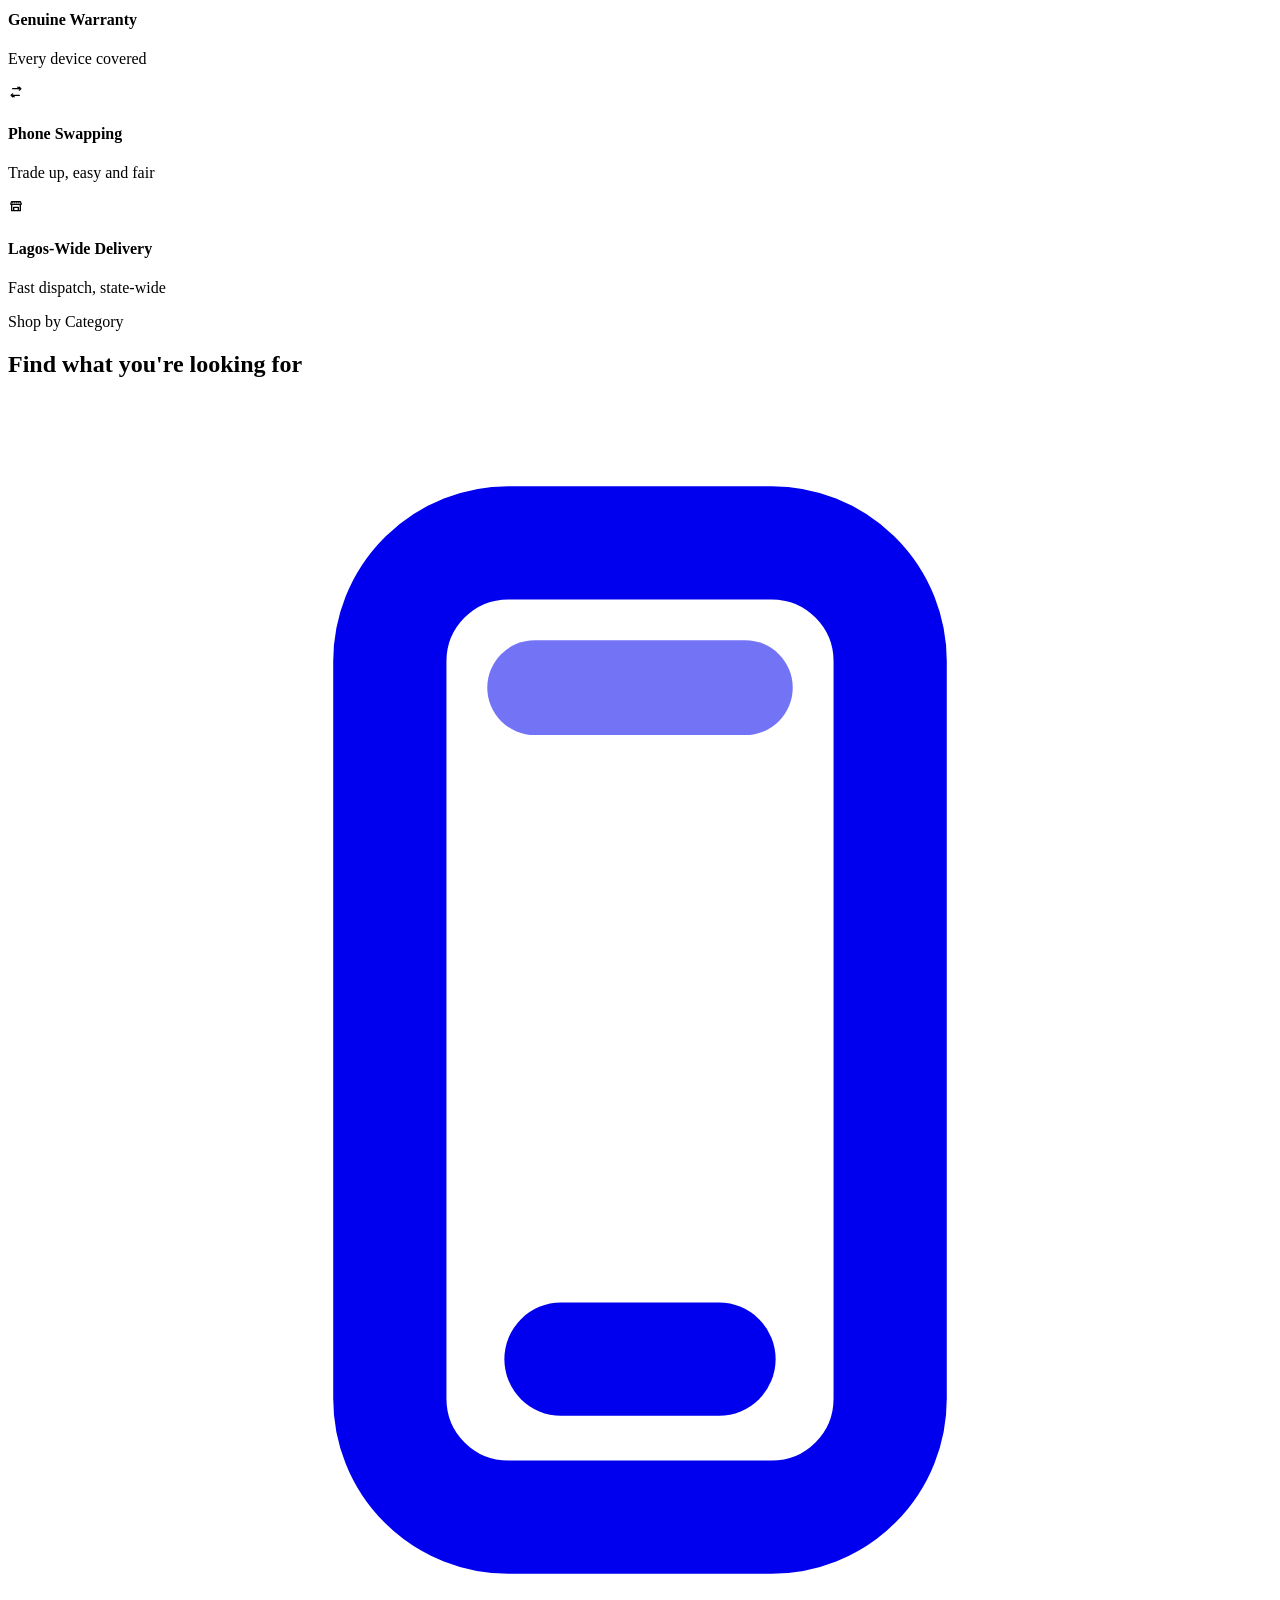
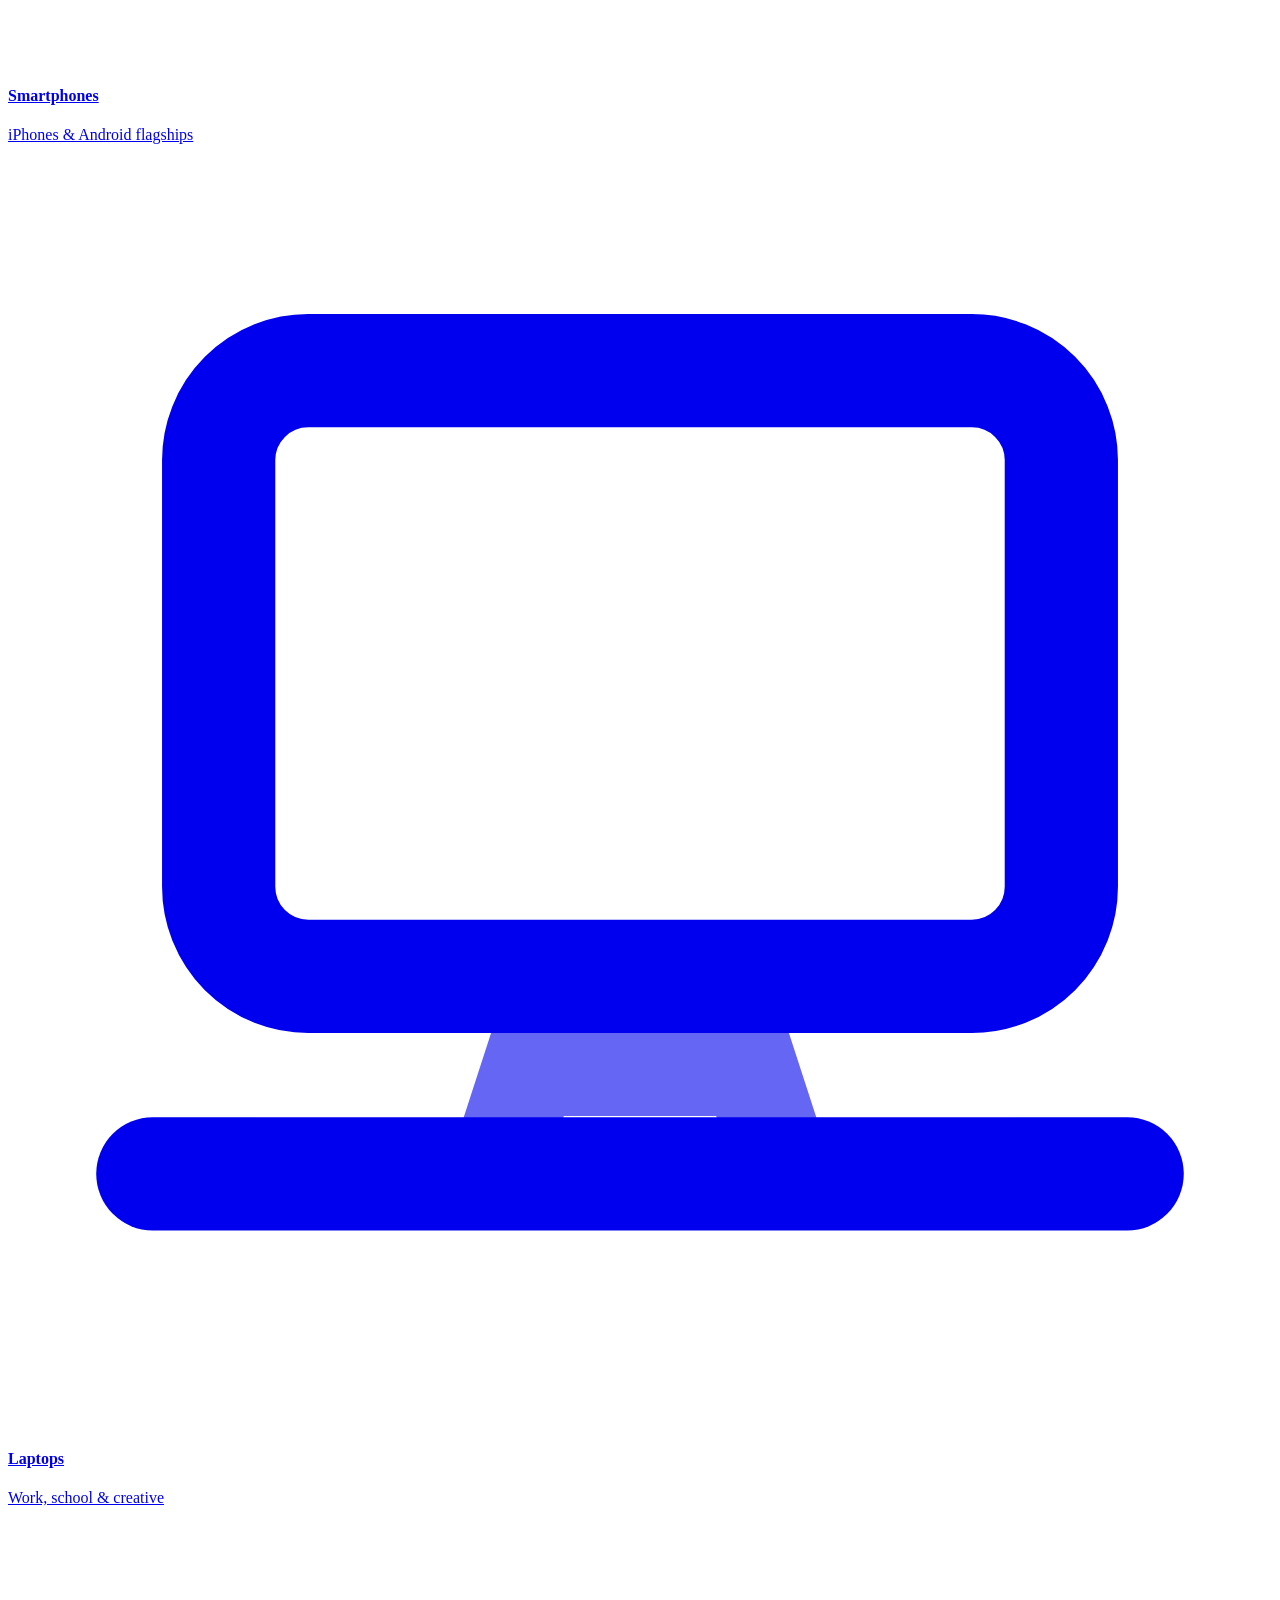
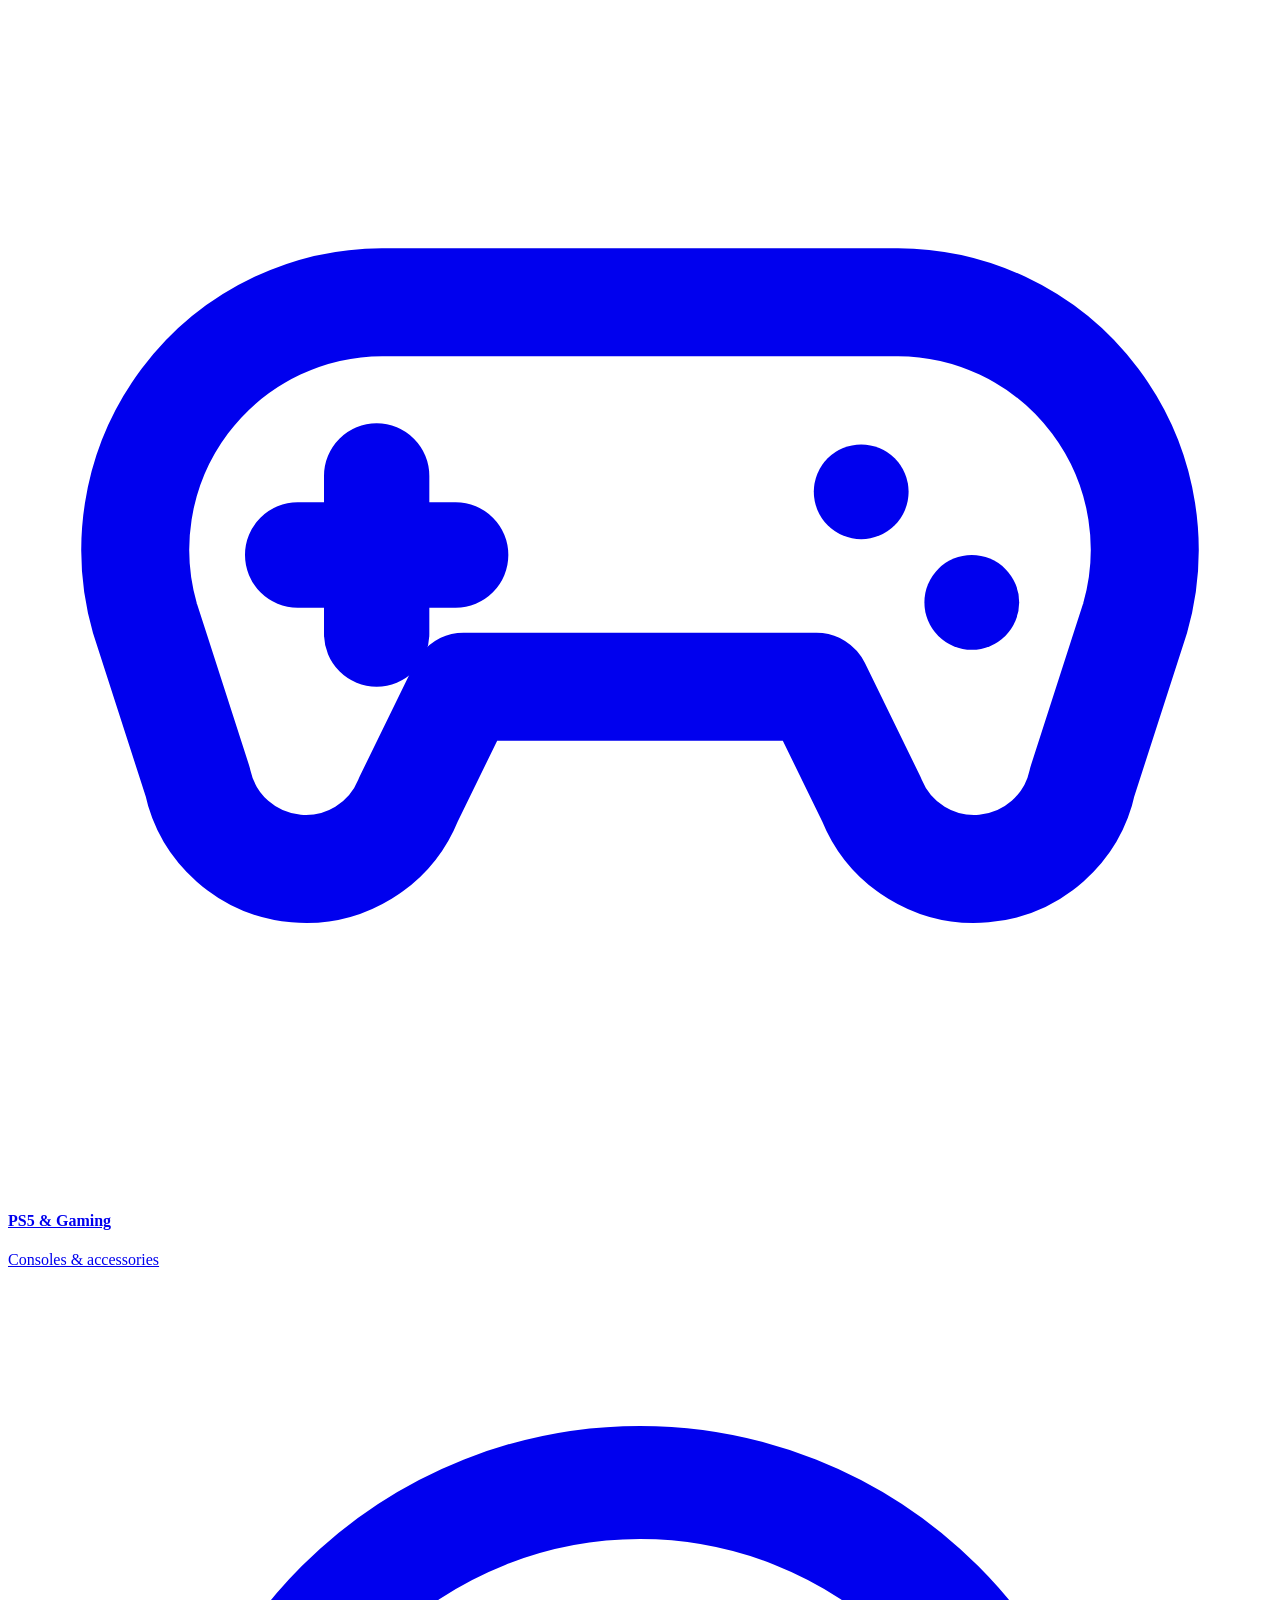
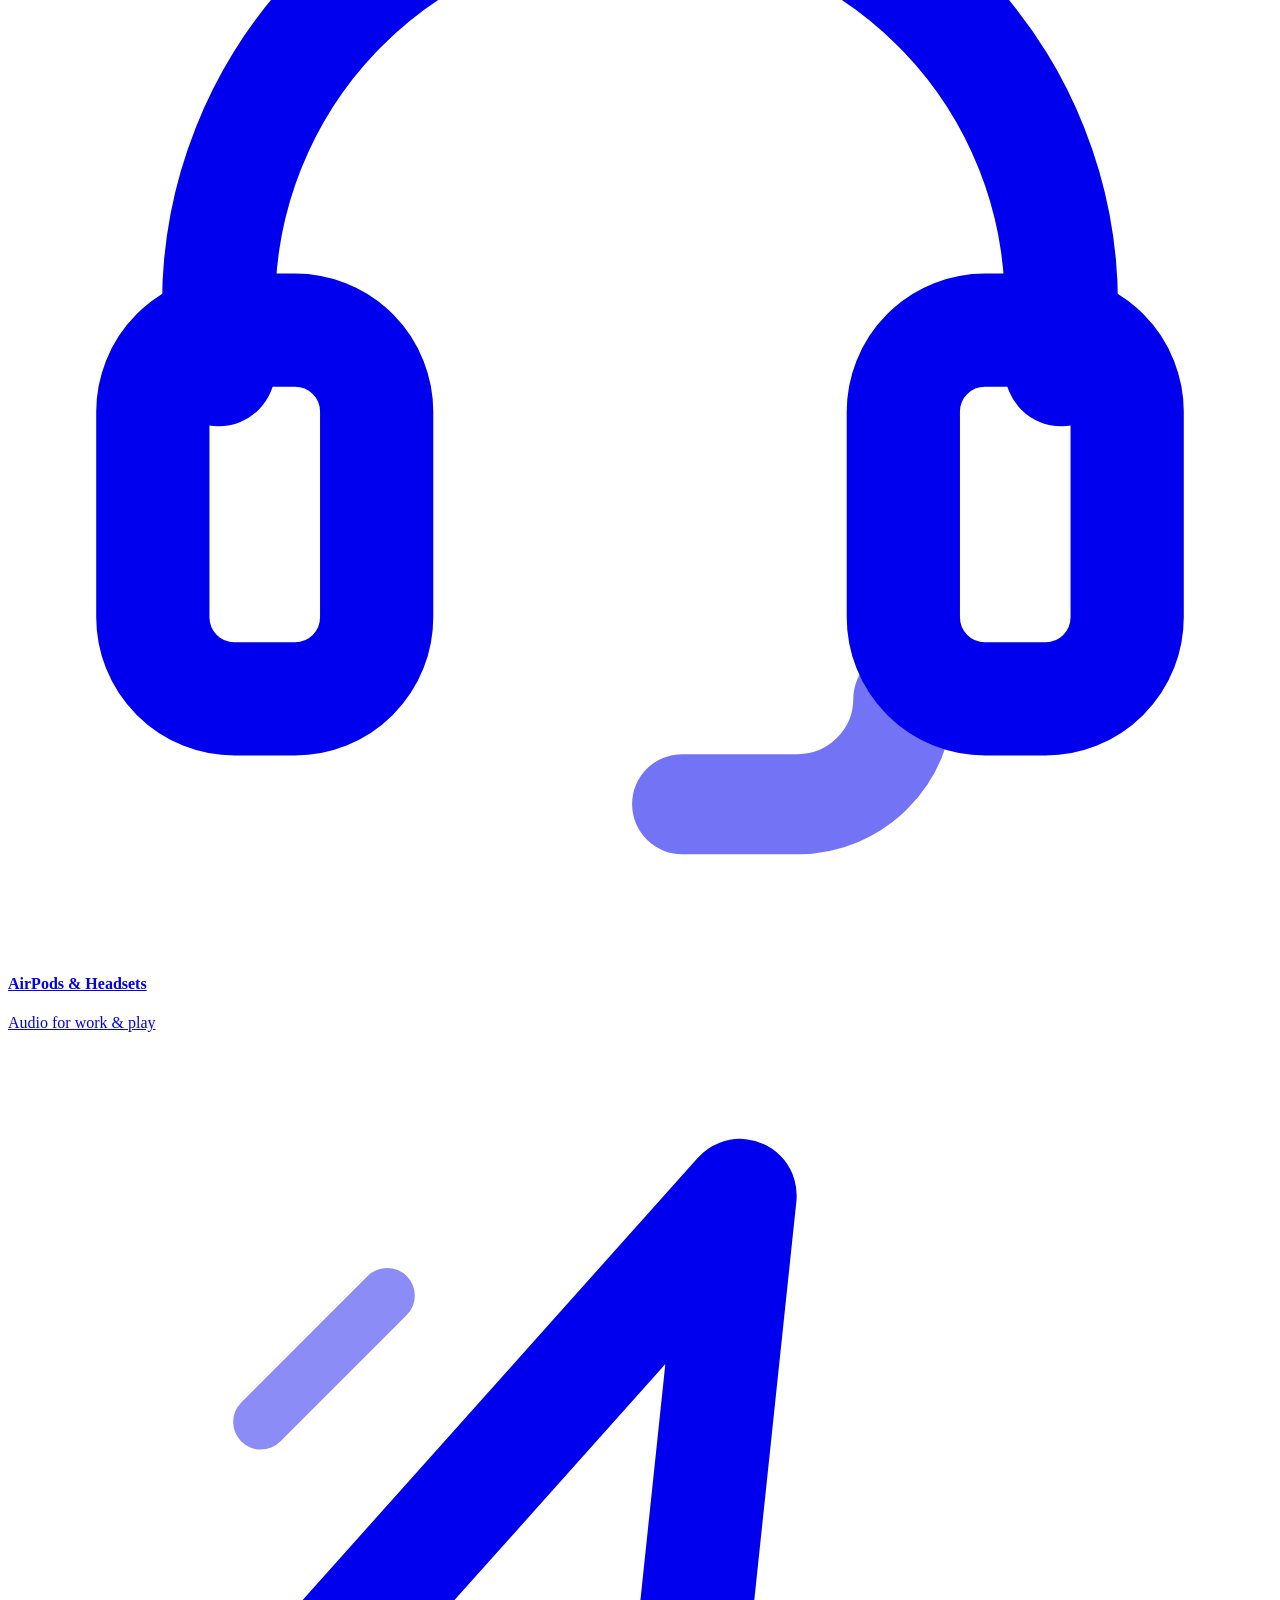
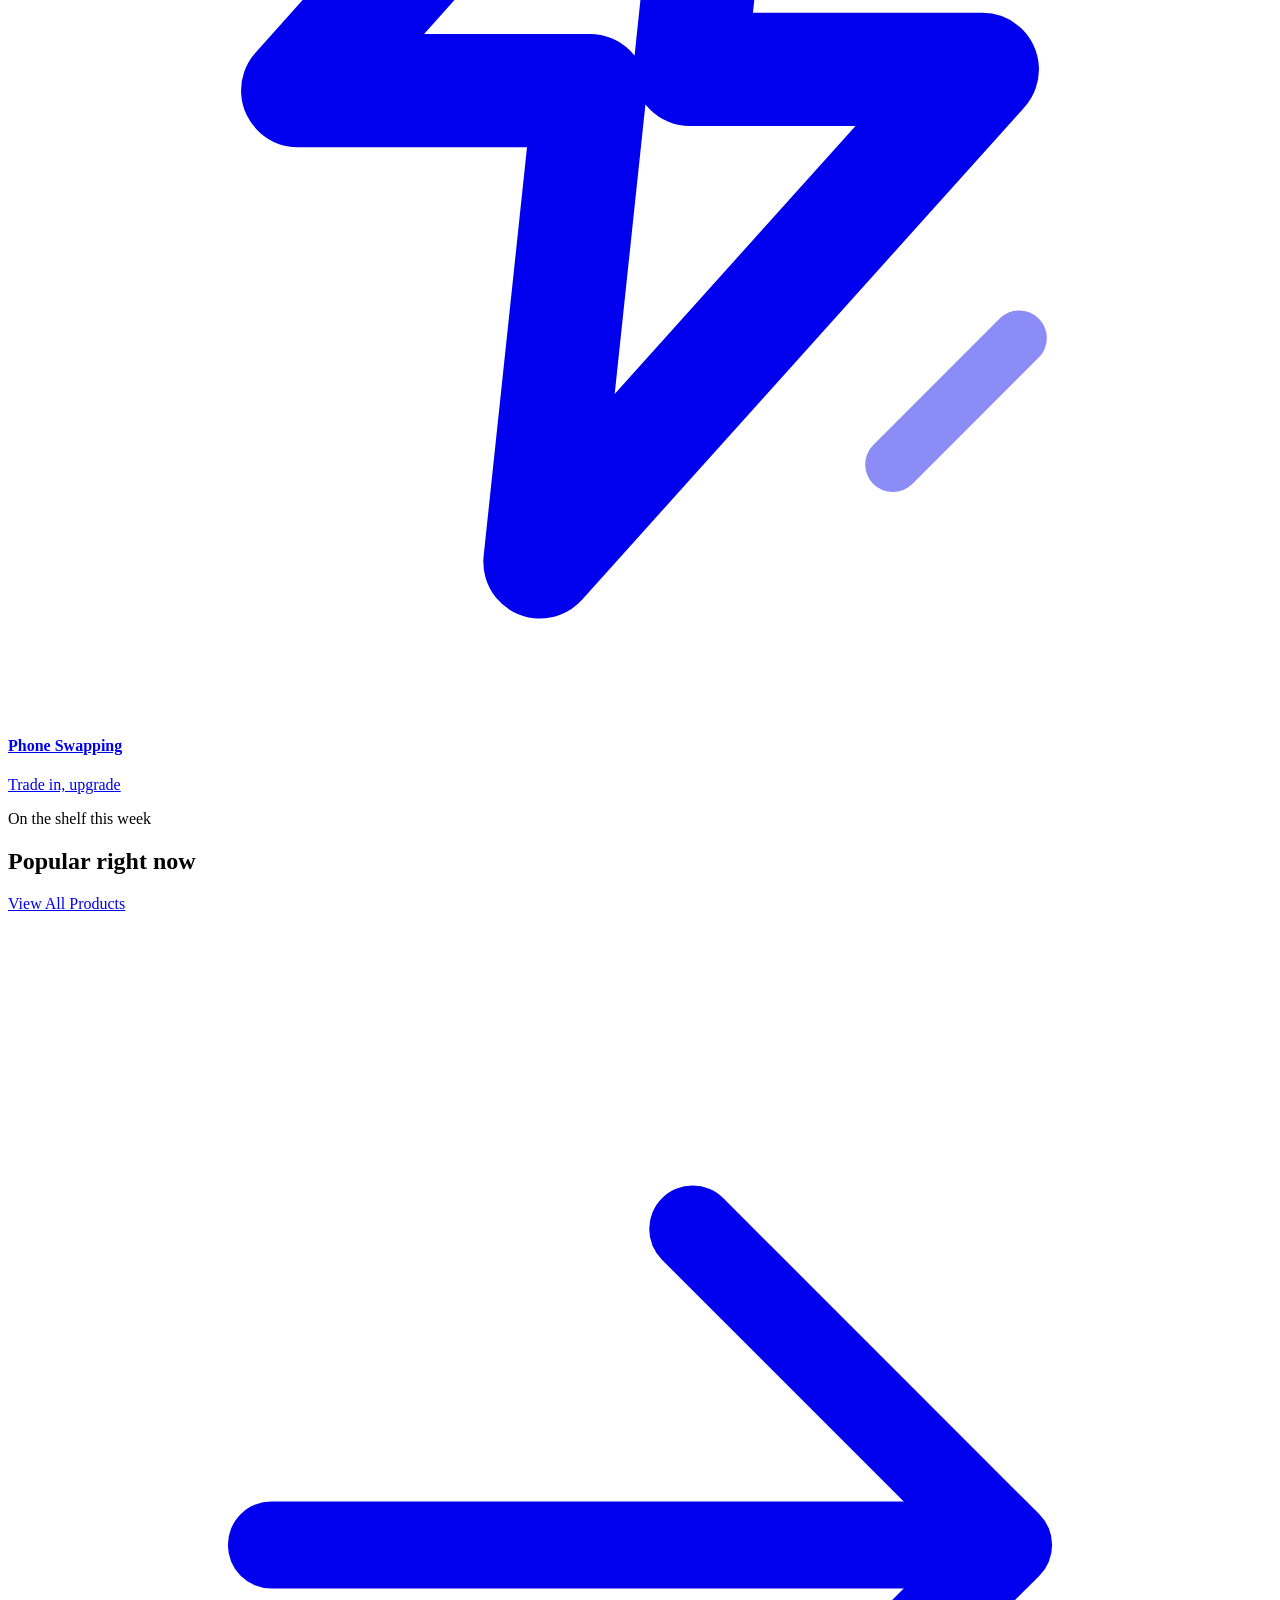
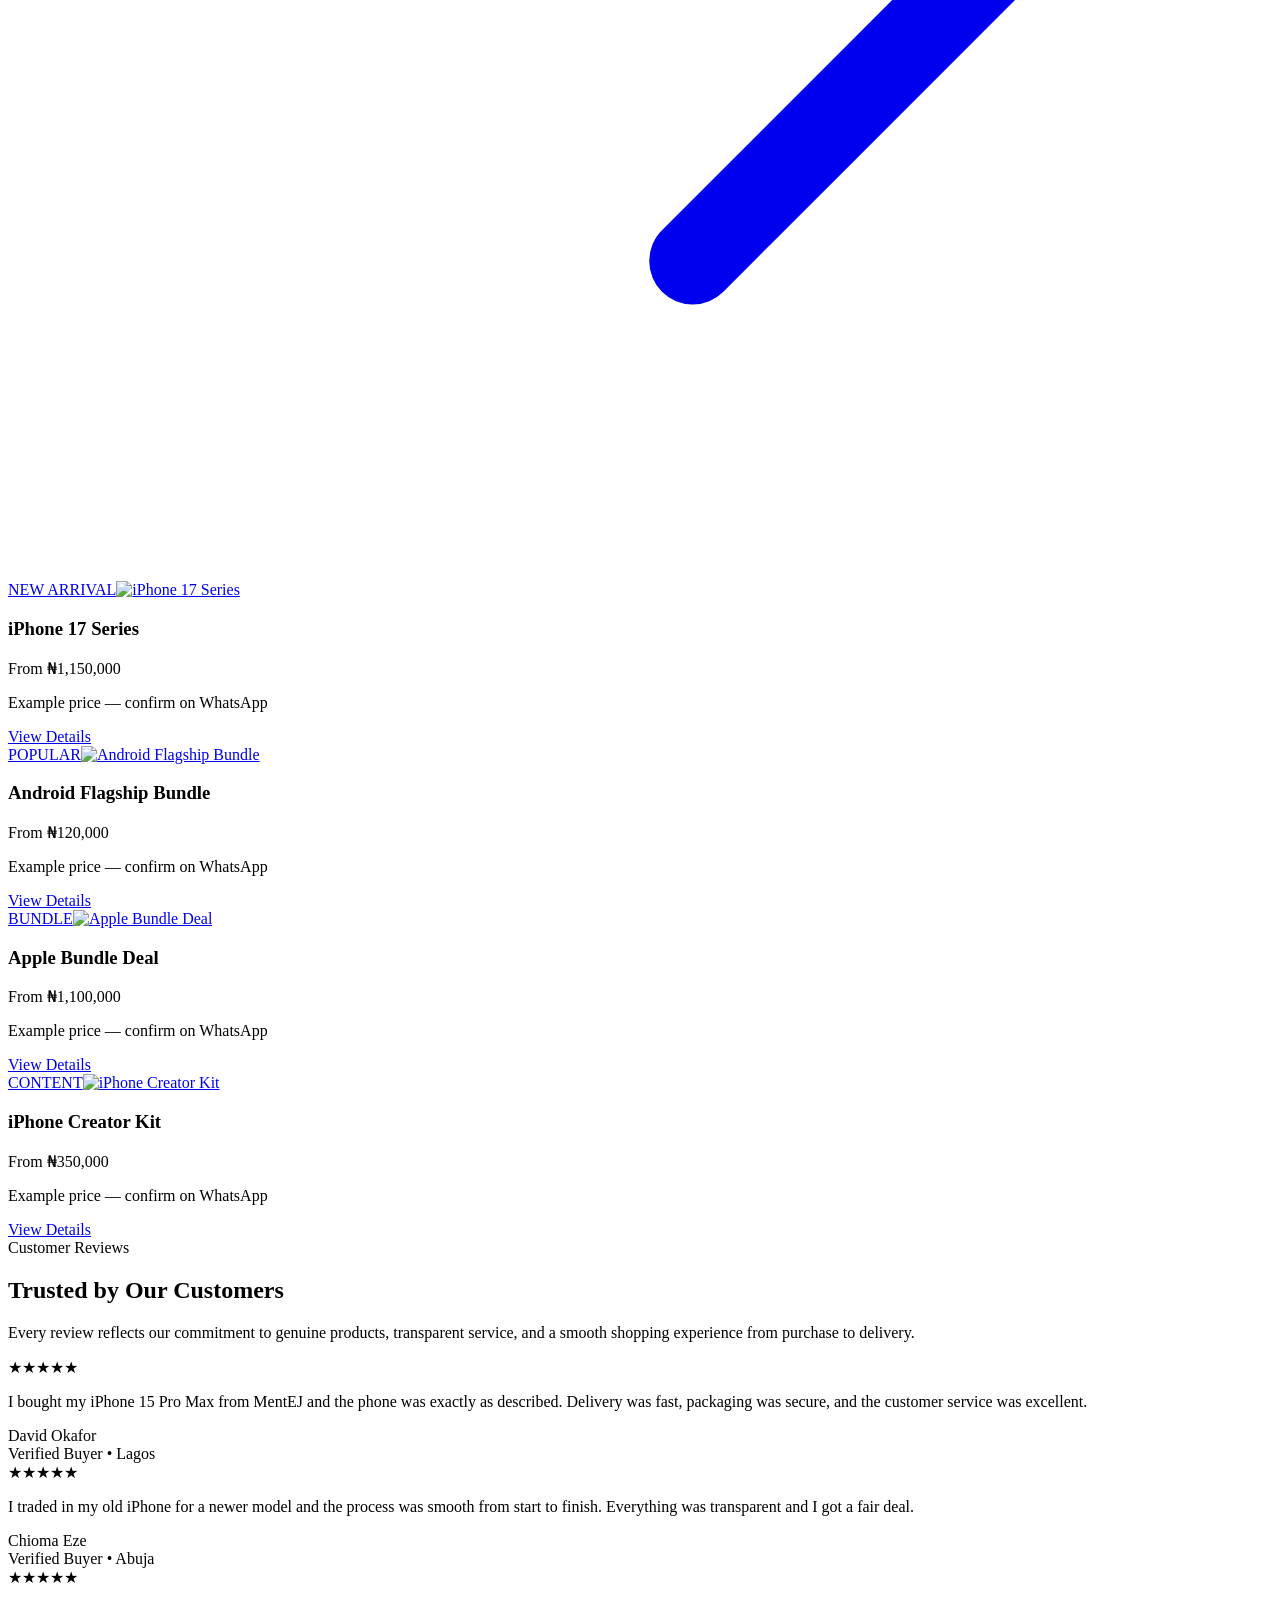
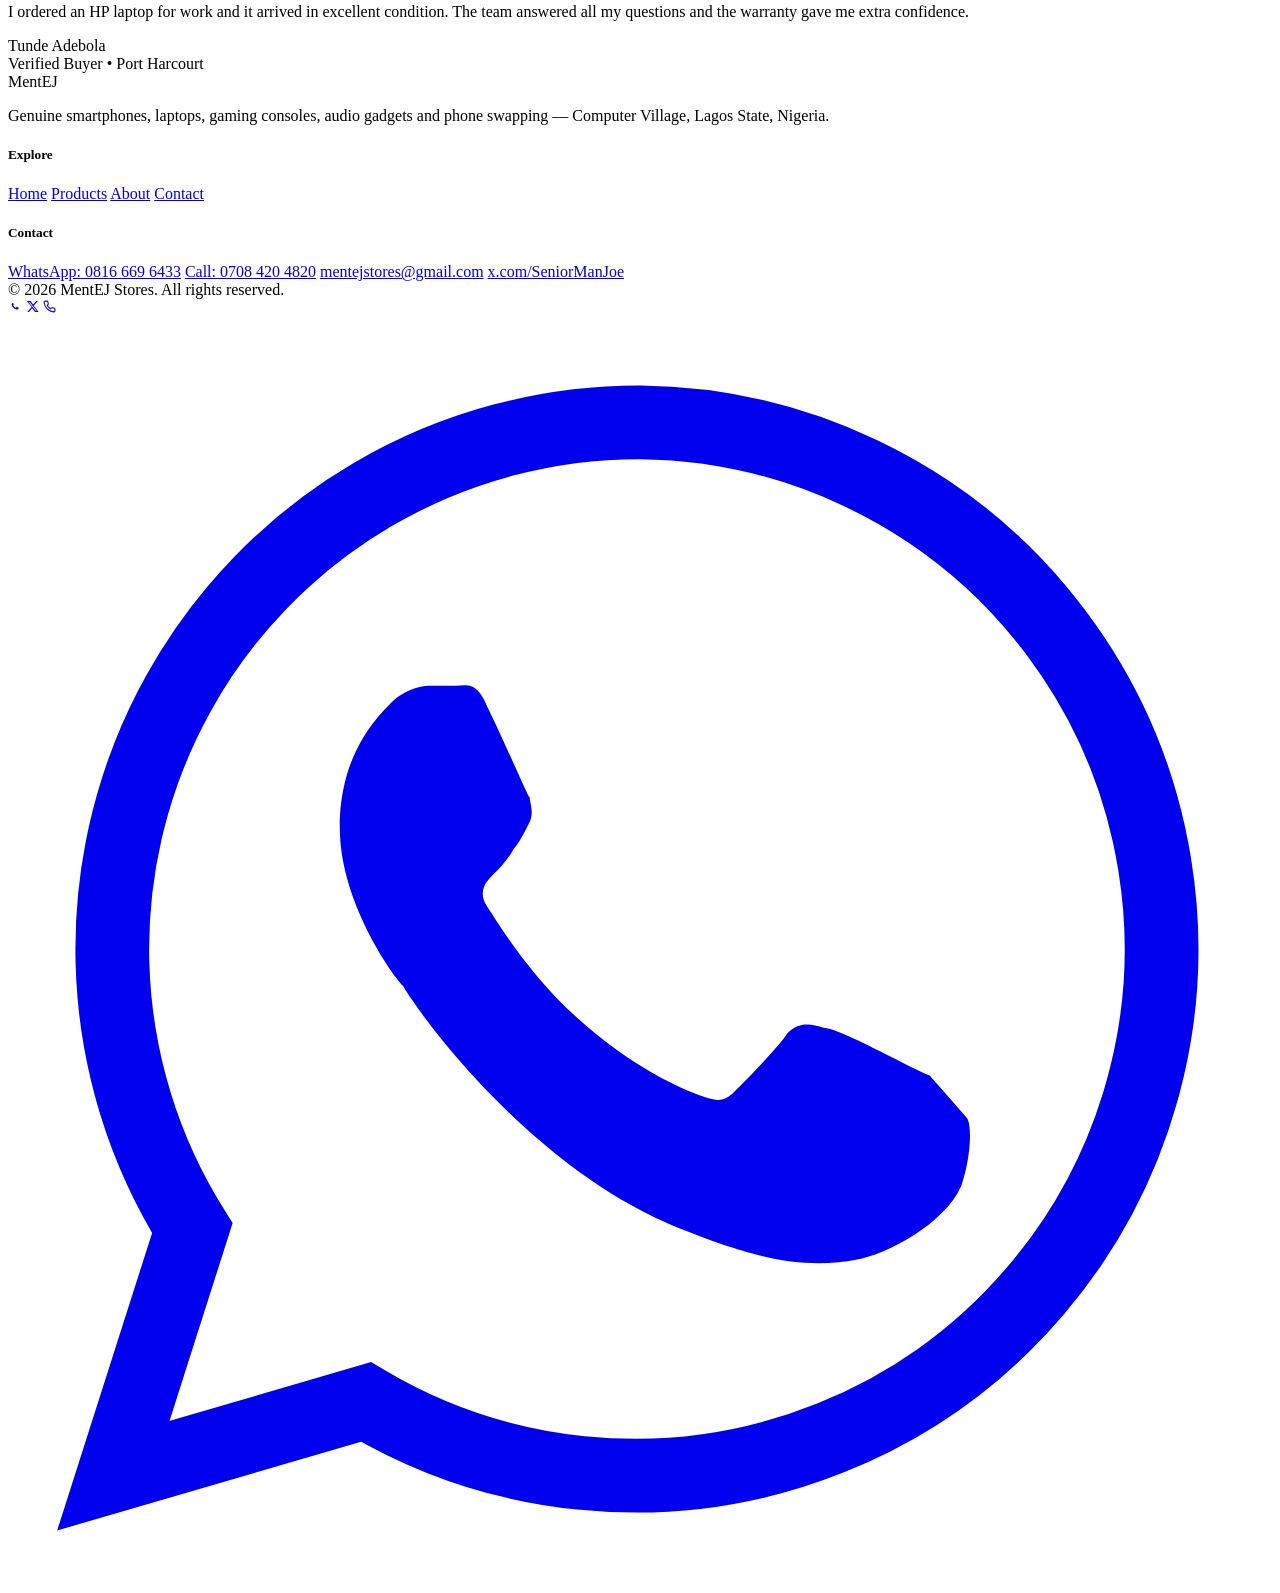
==== commit 33379581: "Update premium SVG icons and stylesheet" ====
--- a/index.html
+++ b/index.html
@@ -112,11 +112,7 @@
           gaming gear — plus trusted phone swapping.</p>
         <div class="hero-actions">
           <a href="products.html" class="btn btn-secondary">
-            <svg viewBox="0 0 24 24" fill="none" stroke="currentColor" stroke-width="2">
-              <circle cx="9" cy="20" r="1.4" />
-              <circle cx="18" cy="20" r="1.4" />
-              <path d="M2.5 3h2l2.6 12.4a2 2 0 002 1.6h8.3a2 2 0 002-1.6L21 7H6" />
-            </svg>
+            <svg viewBox="0 0 24 24" fill="none" aria-hidden="true"><path d="M5 8.5h14l-1 11H6l-1-11Z" stroke="currentColor" stroke-width="1.65" stroke-linejoin="round"/><path d="M8.5 9V7a3.5 3.5 0 0 1 7 0v2" stroke="currentColor" stroke-width="1.65" stroke-linecap="round"/></svg>
             Browse Products
           </a>
           <a href="https://wa.me/2348166696433?text=Hello%20MentEJ%2C%20I%27d%20like%20to%20ask%20about%20a%20device."
@@ -163,7 +159,7 @@
       <div class="trust-item">
         <div class="ic"><svg width="16" height="16" viewBox="0 0 24 24" fill="none" stroke="currentColor"
             stroke-width="2">
-            <path d="M9 12l2 2 4-4M21 12a9 9 0 11-18 0 9 9 0 0118 0z" />
+            <path d="M12 3.2 19 6v5.05c0 4.35-2.75 7.8-7 9.75-4.25-1.95-7-5.4-7-9.75V6l7-2.8Z" stroke="currentColor" stroke-width="2.05" stroke-linejoin="round"/><path d="m8.7 11.8 2.15 2.15 4.45-4.45" stroke="currentColor" stroke-width="2.15" stroke-linecap="round" stroke-linejoin="round"/>
           </svg></div>
         <div>
           <h4>Verified Dealer</h4>
@@ -173,7 +169,7 @@
       <div class="trust-item">
         <div class="ic"><svg width="16" height="16" viewBox="0 0 24 24" fill="none" stroke="currentColor"
             stroke-width="2">
-            <path d="M12 22s8-4 8-10V5l-8-3-8 3v7c0 6 8 10 8 10z" />
+            <path d="M12 3.1 19 6v5.1c0 4.3-2.75 7.75-7 9.8-4.25-2.05-7-5.5-7-9.8V6l7-2.9Z" stroke="currentColor" stroke-width="2.05" stroke-linejoin="round"/><path d="M12 7.4v5.2" stroke="currentColor" stroke-width="2" stroke-linecap="round"/><circle cx="12" cy="15.8" r=".9" fill="currentColor"/>
           </svg></div>
         <div>
           <h4>Genuine Warranty</h4>
@@ -183,7 +179,7 @@
       <div class="trust-item">
         <div class="ic"><svg width="16" height="16" viewBox="0 0 24 24" fill="none" stroke="currentColor"
             stroke-width="2">
-            <path d="M17 3l-9 9h6l-1 9 9-9h-6l1-9z" />
+            <path d="M7 7h10l-2.2-2.2M17 17H7l2.2 2.2" stroke="currentColor" stroke-width="2.05" stroke-linecap="round" stroke-linejoin="round"/><path d="m17 4.8 2.2 2.2L17 9.2M7 14.8 4.8 17 7 19.2" stroke="currentColor" stroke-width="2.05" stroke-linecap="round" stroke-linejoin="round"/>
           </svg></div>
         <div>
           <h4>Phone Swapping</h4>
@@ -193,7 +189,7 @@
       <div class="trust-item">
         <div class="ic"><svg width="16" height="16" viewBox="0 0 24 24" fill="none" stroke="currentColor"
             stroke-width="2">
-            <path d="M3 3h18v18H3zM3 9h18M9 21V9" />
+            <path d="M3.5 9.5h17M5.5 9.5V19h13V9.5M4 9.5l1.3-4h13.4l1.3 4M8.5 19v-5h7v5" stroke="currentColor" stroke-width="2" stroke-linejoin="round"/><path d="M7.2 7.1h.01M10.2 7.1h.01M13.2 7.1h.01M16.2 7.1h.01" stroke="currentColor" stroke-width="2.15" stroke-linecap="round"/>
           </svg></div>
         <div>
           <h4>Lagos-Wide Delivery</h4>
@@ -212,46 +208,29 @@
       </div>
       <div class="cat-tile-grid">
         <a class="cat-tile" href="products.html?cat=phones">
-          <span class="ic"><svg viewBox="0 0 24 24" fill="none" stroke="currentColor" stroke-width="2">
-              <rect x="7" y="2" width="10" height="20" rx="2" />
-              <path d="M11 18h2" />
-            </svg></span>
+          <span class="ic" aria-hidden="true"><svg viewBox="0 0 24 24" fill="none"><rect x="7.25" y="2.75" width="9.5" height="18.5" rx="2.25" stroke="currentColor" stroke-width="2.15"/><path d="M10.5 18.25h3" stroke="currentColor" stroke-width="2.15" stroke-linecap="round"/><path d="M10 5.5h4" stroke="currentColor" stroke-width="1.8" stroke-linecap="round" opacity=".55"/></svg></span>
           <h4>Smartphones</h4>
           <p>iPhones & Android flagships</p>
         </a>
         <a class="cat-tile" href="products.html?cat=laptops">
-          <span class="ic"><svg viewBox="0 0 24 24" fill="none" stroke="currentColor" stroke-width="2">
-              <rect x="3" y="4" width="18" height="12" rx="1.5" />
-              <path d="M2 20h20" />
-            </svg></span>
+          <span class="ic" aria-hidden="true"><svg viewBox="0 0 24 24" fill="none"><rect x="4" y="4" width="16" height="11.5" rx="1.7" stroke="currentColor" stroke-width="2.15"/><path d="M2.75 19.25h18.5" stroke="currentColor" stroke-width="2.15" stroke-linecap="round"/><path d="M9.25 19.25l.65-2h4.2l.65 2" stroke="currentColor" stroke-width="1.8" stroke-linecap="round" opacity=".6"/></svg></span>
           <h4>Laptops</h4>
           <p>Work, school & creative</p>
         </a>
         <a class="cat-tile" href="products.html?cat=gaming">
-          <span class="ic"><svg viewBox="0 0 24 24" fill="none" stroke="currentColor" stroke-width="2">
-              <rect x="2" y="7" width="20" height="10" rx="5" />
-              <path d="M7 12h.01M9 10v4" />
-              <circle cx="16" cy="10.5" r="1" />
-              <circle cx="18" cy="13.5" r="1" />
-            </svg></span>
+          <span class="ic" aria-hidden="true"><svg viewBox="0 0 24 24" fill="none"><path d="M7.1 7.2h9.8a4.7 4.7 0 0 1 4.5 6l-1 3.1a2.1 2.1 0 0 1-4 .35l-1.05-2.15h-6.7L7.6 16.65a2.1 2.1 0 0 1-4-.35l-1-3.1a4.7 4.7 0 0 1 4.5-6Z" stroke="currentColor" stroke-width="2.05" stroke-linejoin="round"/><path d="M7 10.5v3M5.5 12h3" stroke="currentColor" stroke-width="2" stroke-linecap="round"/><circle cx="16.2" cy="10.8" r=".9" fill="currentColor"/><circle cx="18.3" cy="12.9" r=".9" fill="currentColor"/></svg></span>
           <h4>PS5 &amp; Gaming</h4>
           <p>Consoles & accessories</p>
         </a>
         <a class="cat-tile" href="products.html?cat=audio">
-          <span class="ic"><svg viewBox="0 0 24 24" fill="none" stroke="currentColor" stroke-width="2">
-              <path d="M3 14v-2a9 9 0 0118 0v2" />
-              <rect x="1.5" y="14" width="5" height="7" rx="1.5" />
-              <rect x="17.5" y="14" width="5" height="7" rx="1.5" />
-            </svg></span>
+          <span class="ic" aria-hidden="true"><svg viewBox="0 0 24 24" fill="none"><path d="M4 13v-1.25a8 8 0 0 1 16 0V13" stroke="currentColor" stroke-width="2.15" stroke-linecap="round"/><rect x="2.75" y="12.25" width="4.25" height="7" rx="1.55" stroke="currentColor" stroke-width="2.15"/><rect x="17" y="12.25" width="4.25" height="7" rx="1.55" stroke="currentColor" stroke-width="2.15"/><path d="M17 19.25c0 1.1-.9 2-2 2h-2.2" stroke="currentColor" stroke-width="1.9" stroke-linecap="round" opacity=".55"/></svg></span>
           <h4>AirPods &amp; Headsets</h4>
           <p>Audio for work & play</p>
         </a>
         <a class="cat-tile"
           href="https://wa.me/2348166696433?text=Hello%20MentEJ%2C%20I%27d%20like%20to%20swap%20my%20phone."
           target="_blank" rel="noopener">
-          <span class="ic"><svg viewBox="0 0 24 24" fill="none" stroke="currentColor" stroke-width="2">
-              <path d="M17 3l-9 9h6l-1 9 9-9h-6l1-9z" />
-            </svg></span>
+          <span class="ic" aria-hidden="true"><svg viewBox="0 0 24 24" fill="none"><path d="M13.9 2.8 5.5 12.2h5.55l-.95 8.95 8.4-9.35h-5.55l.95-9Z" stroke="currentColor" stroke-width="2.15" stroke-linejoin="round"/><path d="M7.2 4.7 4.8 7.1M16.8 19.3l2.4-2.4" stroke="currentColor" stroke-width="1.05" stroke-linecap="round" opacity=".45"/></svg></span>
           <h4>Phone Swapping</h4>
           <p>Trade in, upgrade</p>
         </a>
@@ -269,9 +248,7 @@
         </div>
         <a href="products.html" class="btn btn-ghost">
           View All Products
-          <svg viewBox="0 0 24 24" fill="none" stroke="currentColor" stroke-width="2">
-            <path d="M9 6l6 6-6 6" />
-          </svg>
+          <svg viewBox="0 0 24 24" fill="none" aria-hidden="true"><path d="M5 12h13" stroke="currentColor" stroke-width="1.65" stroke-linecap="round"/><path d="m13 6 6 6-6 6" stroke="currentColor" stroke-width="1.65" stroke-linecap="round" stroke-linejoin="round"/></svg>
         </a>
       </div>
 
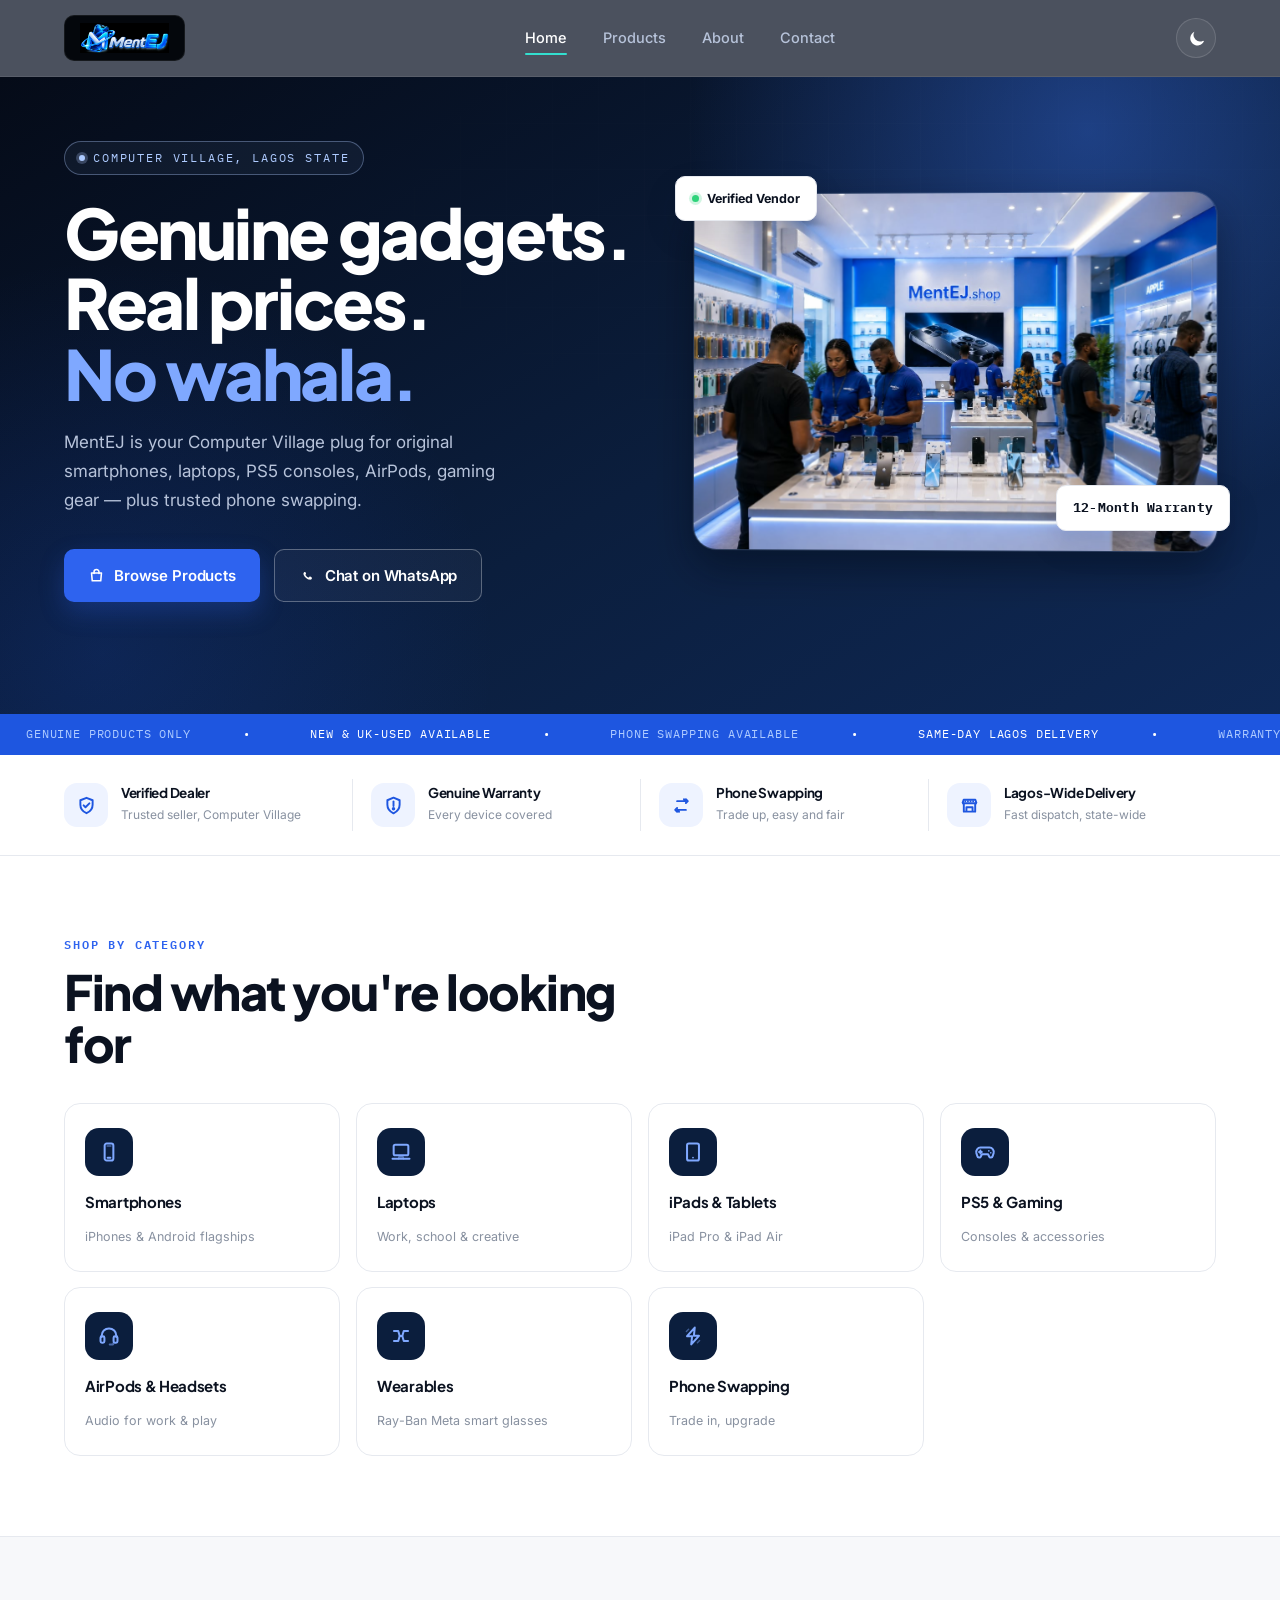
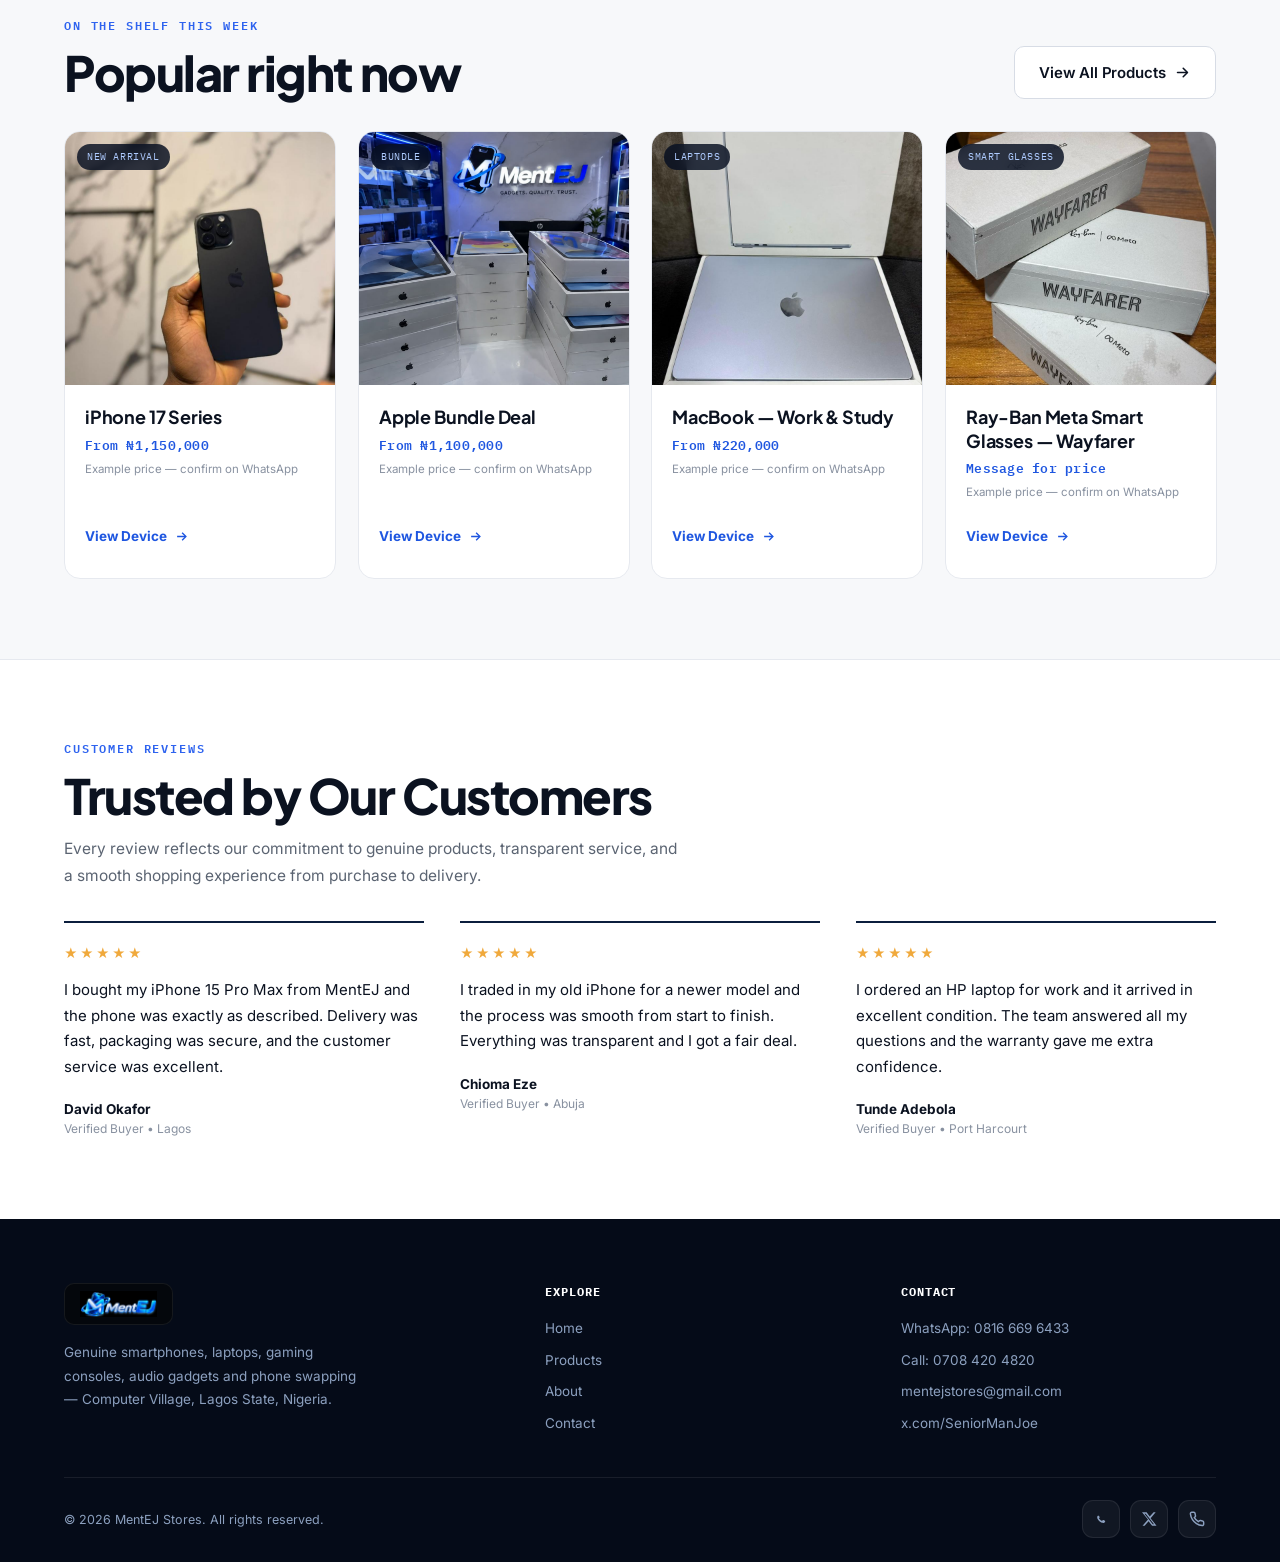
==== commit 5816e351: "Update MentEJ website redesign" ====
--- a/index.html
+++ b/index.html
@@ -13,21 +13,19 @@
   <meta property="og:title" content="MentEJ — Genuine Phones, Laptops & Gadgets | Computer Village, Lagos">
   <meta property="og:description"
     content="Genuine smartphones, laptops, PS5, AirPods, phone swapping and gaming gear in Computer Village, Lagos State, Nigeria.">
-  <meta property="og:image"
-    content="https://images.pexels.com/photos/33104417/pexels-photo-33104417.jpeg?auto=compress&cs=tinysrgb&w=1200">
+  <meta property="og:image" content="https://mentej.shop/assets/hero-theme.jpeg">
   <meta property="og:url" content="https://mentej.shop/index.html">
   <meta name="twitter:card" content="summary_large_image">
   <meta name="twitter:title" content="MentEJ — Genuine Phones, Laptops & Gadgets">
   <meta name="twitter:description"
     content="Genuine smartphones, laptops, PS5, AirPods and gaming gear in Computer Village, Lagos.">
-  <meta name="twitter:image"
-    content="https://images.pexels.com/photos/33104417/pexels-photo-33104417.jpeg?auto=compress&cs=tinysrgb&w=1200">
+  <meta name="twitter:image" content="https://mentej.shop/assets/hero-theme.jpeg">
   <script type="application/ld+json">
 {
   "@context": "https://schema.org",
   "@type": "ElectronicsStore",
   "name": "MentEJ",
-  "image": "https://images.pexels.com/photos/33104417/pexels-photo-33104417.jpeg",
+  "image": "https://mentej.shop/assets/hero-theme.jpeg",
   "url": "https://mentej.shop/",
   "telephone": "+2347084204820",
   "address": {
@@ -40,12 +38,22 @@
   "sameAs": ["https://x.com/SeniorManJoe"]
 }
 </script>
+  <!-- Theme init — runs before paint to avoid a flash of the wrong theme -->
+  <script>
+    (function () {
+      try {
+        var saved = localStorage.getItem('mentej-theme');
+        var theme = saved || (window.matchMedia('(prefers-color-scheme: dark)').matches ? 'dark' : 'light');
+        if (theme === 'dark') document.documentElement.setAttribute('data-theme', 'dark');
+      } catch (e) {}
+    })();
+  </script>
   <link rel="preconnect" href="https://fonts.googleapis.com">
   <link rel="preconnect" href="https://fonts.gstatic.com" crossorigin>
   <link
-    href="https://fonts.googleapis.com/css2?family=Space+Grotesk:wght@500;600;700&family=Inter:wght@400;500;600;700&family=IBM+Plex+Mono:wght@500;600&display=swap"
+    href="https://fonts.googleapis.com/css2?family=Plus+Jakarta+Sans:wght@600;700;800&family=Inter:wght@400;500;600;700&family=IBM+Plex+Mono:wght@500;600&display=swap"
     rel="stylesheet">
-  <link rel="stylesheet" href="styles.css">
+  <link rel="stylesheet" href="style.css">
 </head>
 
 <body>
@@ -53,70 +61,53 @@
   <!-- ================= NAV ================= -->
   <nav class="nav">
     <div class="container nav-inner">
-      <a href="index.html" class="brand">
-        <svg class="brand-mark" viewBox="0 0 44 44" xmlns="http://www.w3.org/2000/svg">
-          <defs>
-            <linearGradient id="logoGrad" x1="0" y1="0" x2="44" y2="44" gradientUnits="userSpaceOnUse">
-              <stop offset="0" stop-color="#3E7BFF" />
-              <stop offset="1" stop-color="#33DFCF" />
-            </linearGradient>
-          </defs>
-          <rect x="1" y="1" width="42" height="42" rx="12" fill="#0B1E3D" stroke="url(#logoGrad)" stroke-width="1.4" />
-          <path d="M10 32V13.5C10 12.7 10.9 12.2 11.6 12.7L22 20.5L32.4 12.7C33.1 12.2 34 12.7 34 13.5V32"
-            stroke="url(#logoGrad)" stroke-width="2.6" stroke-linecap="round" stroke-linejoin="round" fill="none" />
-          <circle cx="22" cy="24.5" r="2.1" fill="#33DFCF" />
-        </svg>
-        <span class="wordmark"><span class="ment">Ment</span><span class="ej">EJ</span></span>
+      <a href="index.html" class="brand" aria-label="MentEJ home">
+        <span class="brand-mark"><img src="assets/mentej-logo.jpeg" alt="MentEJ" width="600" height="203"></span>
       </a>
 
       <div class="nav-links" id="navLinks">
-        <a href="index.html">Home</a>
+        <a href="index.html" class="active">Home</a>
         <a href="products.html">Products</a>
         <a href="about.html">About</a>
         <a href="contact.html">Contact</a>
       </div>
 
       <div class="nav-actions">
-        <button class="hamburger" id="hamburgerBtn" aria-label="Open menu" type="button">
-          <svg viewBox="0 0 24 24" fill="none" stroke="currentColor" stroke-width="2">
-            <path d="M4 7h16M4 12h16M4 17h16" />
+        <button class="theme-toggle" id="themeToggle" type="button" aria-label="Switch to dark mode" aria-pressed="false">
+          <svg class="icon-sun" viewBox="0 0 24 24" fill="none" stroke="currentColor" stroke-width="2.2" stroke-linecap="round">
+            <circle cx="12" cy="12" r="4.3" />
+            <path d="M12 2.5v2.4M12 19.1v2.4M4.6 4.6l1.7 1.7M17.7 17.7l1.7 1.7M2.5 12h2.4M19.1 12h2.4M4.6 19.4l1.7-1.7M17.7 6.3l1.7-1.7" />
+          </svg>
+          <svg class="icon-moon" viewBox="0 0 24 24" fill="currentColor">
+            <path d="M20.4 14.7A8.2 8.2 0 019.3 3.6 9 9 0 1021.5 15a8.9 8.9 0 01-1.1-.3Z" />
           </svg>
         </button>
+        <button class="hamburger" id="hamburgerBtn" type="button" aria-label="Open menu" aria-expanded="false" aria-controls="navLinks">
+          <span class="bar"></span><span class="bar"></span><span class="bar"></span>
+        </button>
       </div>
     </div>
   </nav>
+  <div class="nav-scrim" id="navScrim"></div>
 
   <!-- ================= HERO ================= -->
   <header class="hero">
-    <svg class="circuit" viewBox="0 0 1180 420" xmlns="http://www.w3.org/2000/svg" aria-hidden="true">
-      <g stroke="#3E7BFF" stroke-width="1.4" fill="none" opacity="0.55">
-        <path d="M0 90 H220 L250 120 H460" />
-        <path d="M1180 60 H980 L950 90 H760" />
-        <path d="M1180 200 H1000 L970 230 H820 L790 260 H600" />
-        <path d="M0 220 H160 L190 250 H420" />
-      </g>
-      <g fill="#33DFCF" opacity="0.85">
-        <circle cx="250" cy="120" r="4" />
-        <circle cx="460" cy="120" r="4" />
-        <circle cx="760" cy="90" r="4" />
-        <circle cx="600" cy="260" r="4" />
-        <circle cx="420" cy="250" r="4" />
-      </g>
-    </svg>
-
     <div class="container hero-grid">
-      <div>
+      <div data-animate="left">
         <div class="eyebrow"><span class="dot"></span> COMPUTER VILLAGE, LAGOS STATE</div>
         <h1>Genuine gadgets.<br>Real prices.<br><span>No wahala.</span></h1>
         <p class="lede">MentEJ is your Computer Village plug for original smartphones, laptops, PS5 consoles, AirPods,
           gaming gear — plus trusted phone swapping.</p>
         <div class="hero-actions">
           <a href="products.html" class="btn btn-secondary">
-            <svg viewBox="0 0 24 24" fill="none" aria-hidden="true"><path d="M5 8.5h14l-1 11H6l-1-11Z" stroke="currentColor" stroke-width="1.65" stroke-linejoin="round"/><path d="M8.5 9V7a3.5 3.5 0 0 1 7 0v2" stroke="currentColor" stroke-width="1.65" stroke-linecap="round"/></svg>
+            <svg viewBox="0 0 24 24" fill="none" aria-hidden="true">
+              <path d="M5 8.5h14l-1 11H6l-1-11Z" stroke="currentColor" stroke-width="2.2" stroke-linejoin="round" />
+              <path d="M8.5 9V7a3.5 3.5 0 0 1 7 0v2" stroke="currentColor" stroke-width="2.2" stroke-linecap="round" />
+            </svg>
             Browse Products
           </a>
           <a href="https://wa.me/2348166696433?text=Hello%20MentEJ%2C%20I%27d%20like%20to%20ask%20about%20a%20device."
-            target="_blank" rel="noopener" class="btn btn-ghost">
+            target="_blank" rel="noopener noreferrer" class="btn btn-ghost">
             <svg viewBox="0 0 24 24" fill="currentColor">
               <path
                 d="M17.5 14.4c-.3-.1-1.7-.9-2-.9-.3-.1-.5-.1-.7.1-.2.3-.8.9-1 1.1-.2.2-.3.2-.6.1-.3-.1-1.3-.5-2.4-1.5-.9-.8-1.5-1.8-1.7-2.1-.2-.3 0-.5.1-.6.1-.1.3-.3.4-.5.1-.1.2-.3.3-.5.1-.2 0-.4 0-.5C10 9.4 9.4 8 9.1 7.4c-.2-.5-.4-.4-.6-.4h-.5c-.2 0-.5.1-.7.3-.3.3-1 1-1 2.4s1 2.8 1.2 3c.1.2 2.1 3.2 5 4.5.7.3 1.3.5 1.7.6.7.2 1.4.2 1.9.1.6-.1 1.7-.7 2-1.4.2-.6.2-1.2.1-1.3z" />
@@ -126,11 +117,11 @@
         </div>
       </div>
 
-      <div class="hero-visual">
+      <div class="hero-visual" data-animate="right">
         <div class="hero-card">
-          <img
-            src="https://images.pexels.com/photos/33104417/pexels-photo-33104417.jpeg?auto=compress&cs=tinysrgb&w=900"
-            width="900" height="720" alt="Assorted smartphone models displayed in a flat lay" fetchpriority="high">
+          <img src="assets/hero-theme.jpeg" width="1280" height="853"
+            alt="MentEJ showroom in Computer Village with staff assisting customers among displays of iPhones and Apple accessories"
+            fetchpriority="high">
         </div>
         <div class="float-badge top"><span class="badge-dot"></span> Verified Vendor</div>
         <div class="float-badge bottom mono">12-Month Warranty</div>
@@ -155,44 +146,57 @@
 
   <!-- ================= TRUST STRIP ================= -->
   <div class="trust">
+    <h2 class="sr-only">Why buy from MentEJ</h2>
     <div class="container">
-      <div class="trust-item">
-        <div class="ic"><svg width="16" height="16" viewBox="0 0 24 24" fill="none" stroke="currentColor"
-            stroke-width="2">
-            <path d="M12 3.2 19 6v5.05c0 4.35-2.75 7.8-7 9.75-4.25-1.95-7-5.4-7-9.75V6l7-2.8Z" stroke="currentColor" stroke-width="2.05" stroke-linejoin="round"/><path d="m8.7 11.8 2.15 2.15 4.45-4.45" stroke="currentColor" stroke-width="2.15" stroke-linecap="round" stroke-linejoin="round"/>
+      <div class="trust-item" data-animate="fade">
+        <div class="ic"><svg width="21" height="21" viewBox="0 0 24 24" fill="none" stroke="currentColor"
+            stroke-width="2.2">
+            <path d="M12 3.2 19 6v5.05c0 4.35-2.75 7.8-7 9.75-4.25-1.95-7-5.4-7-9.75V6l7-2.8Z" stroke="currentColor"
+              stroke-width="2.2" stroke-linejoin="round" />
+            <path d="m8.7 11.8 2.15 2.15 4.45-4.45" stroke="currentColor" stroke-width="2.2" stroke-linecap="round"
+              stroke-linejoin="round" />
           </svg></div>
         <div>
-          <h4>Verified Dealer</h4>
+          <h3>Verified Dealer</h3>
           <p>Trusted seller, Computer Village</p>
         </div>
       </div>
-      <div class="trust-item">
-        <div class="ic"><svg width="16" height="16" viewBox="0 0 24 24" fill="none" stroke="currentColor"
-            stroke-width="2">
-            <path d="M12 3.1 19 6v5.1c0 4.3-2.75 7.75-7 9.8-4.25-2.05-7-5.5-7-9.8V6l7-2.9Z" stroke="currentColor" stroke-width="2.05" stroke-linejoin="round"/><path d="M12 7.4v5.2" stroke="currentColor" stroke-width="2" stroke-linecap="round"/><circle cx="12" cy="15.8" r=".9" fill="currentColor"/>
+      <div class="trust-item" data-animate="fade">
+        <div class="ic"><svg width="21" height="21" viewBox="0 0 24 24" fill="none" stroke="currentColor"
+            stroke-width="2.2">
+            <path d="M12 3.1 19 6v5.1c0 4.3-2.75 7.75-7 9.8-4.25-2.05-7-5.5-7-9.8V6l7-2.9Z" stroke="currentColor"
+              stroke-width="2.2" stroke-linejoin="round" />
+            <path d="M12 7.4v5.2" stroke="currentColor" stroke-width="2.2" stroke-linecap="round" />
+            <circle cx="12" cy="15.8" r=".9" fill="currentColor" />
           </svg></div>
         <div>
-          <h4>Genuine Warranty</h4>
+          <h3>Genuine Warranty</h3>
           <p>Every device covered</p>
         </div>
       </div>
-      <div class="trust-item">
-        <div class="ic"><svg width="16" height="16" viewBox="0 0 24 24" fill="none" stroke="currentColor"
-            stroke-width="2">
-            <path d="M7 7h10l-2.2-2.2M17 17H7l2.2 2.2" stroke="currentColor" stroke-width="2.05" stroke-linecap="round" stroke-linejoin="round"/><path d="m17 4.8 2.2 2.2L17 9.2M7 14.8 4.8 17 7 19.2" stroke="currentColor" stroke-width="2.05" stroke-linecap="round" stroke-linejoin="round"/>
+      <div class="trust-item" data-animate="fade">
+        <div class="ic"><svg width="21" height="21" viewBox="0 0 24 24" fill="none" stroke="currentColor"
+            stroke-width="2.2">
+            <path d="M7 7h10l-2.2-2.2M17 17H7l2.2 2.2" stroke="currentColor" stroke-width="2.2" stroke-linecap="round"
+              stroke-linejoin="round" />
+            <path d="m17 4.8 2.2 2.2L17 9.2M7 14.8 4.8 17 7 19.2" stroke="currentColor" stroke-width="2.2"
+              stroke-linecap="round" stroke-linejoin="round" />
           </svg></div>
         <div>
-          <h4>Phone Swapping</h4>
+          <h3>Phone Swapping</h3>
           <p>Trade up, easy and fair</p>
         </div>
       </div>
-      <div class="trust-item">
-        <div class="ic"><svg width="16" height="16" viewBox="0 0 24 24" fill="none" stroke="currentColor"
-            stroke-width="2">
-            <path d="M3.5 9.5h17M5.5 9.5V19h13V9.5M4 9.5l1.3-4h13.4l1.3 4M8.5 19v-5h7v5" stroke="currentColor" stroke-width="2" stroke-linejoin="round"/><path d="M7.2 7.1h.01M10.2 7.1h.01M13.2 7.1h.01M16.2 7.1h.01" stroke="currentColor" stroke-width="2.15" stroke-linecap="round"/>
+      <div class="trust-item" data-animate="fade">
+        <div class="ic"><svg width="21" height="21" viewBox="0 0 24 24" fill="none" stroke="currentColor"
+            stroke-width="2.2">
+            <path d="M3.5 9.5h17M5.5 9.5V19h13V9.5M4 9.5l1.3-4h13.4l1.3 4M8.5 19v-5h7v5" stroke="currentColor"
+              stroke-width="2.2" stroke-linejoin="round" />
+            <path d="M7.2 7.1h.01M10.2 7.1h.01M13.2 7.1h.01M16.2 7.1h.01" stroke="currentColor" stroke-width="2.2"
+              stroke-linecap="round" />
           </svg></div>
         <div>
-          <h4>Lagos-Wide Delivery</h4>
+          <h3>Lagos-Wide Delivery</h3>
           <p>Fast dispatch, state-wide</p>
         </div>
       </div>
@@ -202,36 +206,81 @@
   <!-- ================= CATEGORY SHORTCUTS ================= -->
   <section>
     <div class="container">
-      <div class="sec-head">
+      <div class="sec-head" data-animate>
         <span class="sec-eyebrow">Shop by Category</span>
         <h2>Find what you're looking for</h2>
       </div>
       <div class="cat-tile-grid">
-        <a class="cat-tile" href="products.html?cat=phones">
-          <span class="ic" aria-hidden="true"><svg viewBox="0 0 24 24" fill="none"><rect x="7.25" y="2.75" width="9.5" height="18.5" rx="2.25" stroke="currentColor" stroke-width="2.15"/><path d="M10.5 18.25h3" stroke="currentColor" stroke-width="2.15" stroke-linecap="round"/><path d="M10 5.5h4" stroke="currentColor" stroke-width="1.8" stroke-linecap="round" opacity=".55"/></svg></span>
-          <h4>Smartphones</h4>
+        <a class="cat-tile" href="products.html?cat=phones" data-animate>
+          <span class="ic" aria-hidden="true"><svg viewBox="0 0 24 24" fill="none">
+              <rect x="7.25" y="2.75" width="9.5" height="18.5" rx="2.25" stroke="currentColor" stroke-width="2.2" />
+              <path d="M10.5 18.25h3" stroke="currentColor" stroke-width="2.2" stroke-linecap="round" />
+              <path d="M10 5.5h4" stroke="currentColor" stroke-width="1.8" stroke-linecap="round" opacity=".55" />
+            </svg></span>
+          <h3>Smartphones</h3>
           <p>iPhones & Android flagships</p>
         </a>
-        <a class="cat-tile" href="products.html?cat=laptops">
-          <span class="ic" aria-hidden="true"><svg viewBox="0 0 24 24" fill="none"><rect x="4" y="4" width="16" height="11.5" rx="1.7" stroke="currentColor" stroke-width="2.15"/><path d="M2.75 19.25h18.5" stroke="currentColor" stroke-width="2.15" stroke-linecap="round"/><path d="M9.25 19.25l.65-2h4.2l.65 2" stroke="currentColor" stroke-width="1.8" stroke-linecap="round" opacity=".6"/></svg></span>
-          <h4>Laptops</h4>
+        <a class="cat-tile" href="products.html?cat=laptops" data-animate>
+          <span class="ic" aria-hidden="true"><svg viewBox="0 0 24 24" fill="none">
+              <rect x="4" y="4" width="16" height="11.5" rx="1.7" stroke="currentColor" stroke-width="2.2" />
+              <path d="M2.75 19.25h18.5" stroke="currentColor" stroke-width="2.2" stroke-linecap="round" />
+              <path d="M9.25 19.25l.65-2h4.2l.65 2" stroke="currentColor" stroke-width="1.8" stroke-linecap="round"
+                opacity=".6" />
+            </svg></span>
+          <h3>Laptops</h3>
           <p>Work, school & creative</p>
         </a>
-        <a class="cat-tile" href="products.html?cat=gaming">
-          <span class="ic" aria-hidden="true"><svg viewBox="0 0 24 24" fill="none"><path d="M7.1 7.2h9.8a4.7 4.7 0 0 1 4.5 6l-1 3.1a2.1 2.1 0 0 1-4 .35l-1.05-2.15h-6.7L7.6 16.65a2.1 2.1 0 0 1-4-.35l-1-3.1a4.7 4.7 0 0 1 4.5-6Z" stroke="currentColor" stroke-width="2.05" stroke-linejoin="round"/><path d="M7 10.5v3M5.5 12h3" stroke="currentColor" stroke-width="2" stroke-linecap="round"/><circle cx="16.2" cy="10.8" r=".9" fill="currentColor"/><circle cx="18.3" cy="12.9" r=".9" fill="currentColor"/></svg></span>
-          <h4>PS5 &amp; Gaming</h4>
+        <a class="cat-tile" href="products.html?cat=tablets" data-animate>
+          <span class="ic" aria-hidden="true"><svg viewBox="0 0 24 24" fill="none">
+              <rect x="5.5" y="2.75" width="13" height="18.5" rx="2" stroke="currentColor" stroke-width="2.2" />
+              <circle cx="12" cy="18.1" r=".95" fill="currentColor" />
+            </svg></span>
+          <h3>iPads &amp; Tablets</h3>
+          <p>iPad Pro & iPad Air</p>
+        </a>
+        <a class="cat-tile" href="products.html?cat=gaming" data-animate>
+          <span class="ic" aria-hidden="true"><svg viewBox="0 0 24 24" fill="none">
+              <path
+                d="M7.1 7.2h9.8a4.7 4.7 0 0 1 4.5 6l-1 3.1a2.1 2.1 0 0 1-4 .35l-1.05-2.15h-6.7L7.6 16.65a2.1 2.1 0 0 1-4-.35l-1-3.1a4.7 4.7 0 0 1 4.5-6Z"
+                stroke="currentColor" stroke-width="2.2" stroke-linejoin="round" />
+              <path d="M7 10.5v3M5.5 12h3" stroke="currentColor" stroke-width="2.2" stroke-linecap="round" />
+              <circle cx="16.2" cy="10.8" r=".9" fill="currentColor" />
+              <circle cx="18.3" cy="12.9" r=".9" fill="currentColor" />
+            </svg></span>
+          <h3>PS5 &amp; Gaming</h3>
           <p>Consoles & accessories</p>
         </a>
-        <a class="cat-tile" href="products.html?cat=audio">
-          <span class="ic" aria-hidden="true"><svg viewBox="0 0 24 24" fill="none"><path d="M4 13v-1.25a8 8 0 0 1 16 0V13" stroke="currentColor" stroke-width="2.15" stroke-linecap="round"/><rect x="2.75" y="12.25" width="4.25" height="7" rx="1.55" stroke="currentColor" stroke-width="2.15"/><rect x="17" y="12.25" width="4.25" height="7" rx="1.55" stroke="currentColor" stroke-width="2.15"/><path d="M17 19.25c0 1.1-.9 2-2 2h-2.2" stroke="currentColor" stroke-width="1.9" stroke-linecap="round" opacity=".55"/></svg></span>
-          <h4>AirPods &amp; Headsets</h4>
+        <a class="cat-tile" href="products.html?cat=audio" data-animate>
+          <span class="ic" aria-hidden="true"><svg viewBox="0 0 24 24" fill="none">
+              <path d="M4 13v-1.25a8 8 0 0 1 16 0V13" stroke="currentColor" stroke-width="2.2"
+                stroke-linecap="round" />
+              <rect x="2.75" y="12.25" width="4.25" height="7" rx="1.55" stroke="currentColor" stroke-width="2.2" />
+              <rect x="17" y="12.25" width="4.25" height="7" rx="1.55" stroke="currentColor" stroke-width="2.2" />
+              <path d="M17 19.25c0 1.1-.9 2-2 2h-2.2" stroke="currentColor" stroke-width="2.2" stroke-linecap="round"
+                opacity=".55" />
+            </svg></span>
+          <h3>AirPods &amp; Headsets</h3>
           <p>Audio for work & play</p>
+        </a>
+        <a class="cat-tile" href="products.html?cat=wearables" data-animate>
+          <span class="ic" aria-hidden="true"><svg viewBox="0 0 24 24" fill="none">
+              <path d="M3.5 6.5h5.5l1.6 5.5-1.6 5.5H3.5" stroke="currentColor" stroke-width="2.2" stroke-linejoin="round" />
+              <path d="M20.5 6.5H15l-1.6 5.5 1.6 5.5h5.5" stroke="currentColor" stroke-width="2.2" stroke-linejoin="round" />
+              <path d="M10.6 12h2.8" stroke="currentColor" stroke-width="2.2" stroke-linecap="round" />
+            </svg></span>
+          <h3>Wearables</h3>
+          <p>Ray-Ban Meta smart glasses</p>
         </a>
         <a class="cat-tile"
           href="https://wa.me/2348166696433?text=Hello%20MentEJ%2C%20I%27d%20like%20to%20swap%20my%20phone."
-          target="_blank" rel="noopener">
-          <span class="ic" aria-hidden="true"><svg viewBox="0 0 24 24" fill="none"><path d="M13.9 2.8 5.5 12.2h5.55l-.95 8.95 8.4-9.35h-5.55l.95-9Z" stroke="currentColor" stroke-width="2.15" stroke-linejoin="round"/><path d="M7.2 4.7 4.8 7.1M16.8 19.3l2.4-2.4" stroke="currentColor" stroke-width="1.05" stroke-linecap="round" opacity=".45"/></svg></span>
-          <h4>Phone Swapping</h4>
+          target="_blank" rel="noopener noreferrer" data-animate>
+          <span class="ic" aria-hidden="true"><svg viewBox="0 0 24 24" fill="none">
+              <path d="M13.9 2.8 5.5 12.2h5.55l-.95 8.95 8.4-9.35h-5.55l.95-9Z" stroke="currentColor"
+                stroke-width="2.2" stroke-linejoin="round" />
+              <path d="M7.2 4.7 4.8 7.1M16.8 19.3l2.4-2.4" stroke="currentColor" stroke-width="1.6"
+                stroke-linecap="round" opacity=".45" />
+            </svg></span>
+          <h3>Phone Swapping</h3>
           <p>Trade in, upgrade</p>
         </a>
       </div>
@@ -242,13 +291,17 @@
   <section class="featured">
     <div class="container">
       <div class="sec-head-row">
-        <div class="sec-head">
+        <div class="sec-head" data-animate>
           <span class="sec-eyebrow">On the shelf this week</span>
           <h2>Popular right now</h2>
         </div>
-        <a href="products.html" class="btn btn-ghost">
+        <a href="products.html" class="btn btn-outline" data-animate>
           View All Products
-          <svg viewBox="0 0 24 24" fill="none" aria-hidden="true"><path d="M5 12h13" stroke="currentColor" stroke-width="1.65" stroke-linecap="round"/><path d="m13 6 6 6-6 6" stroke="currentColor" stroke-width="1.65" stroke-linecap="round" stroke-linejoin="round"/></svg>
+          <svg viewBox="0 0 24 24" fill="none" aria-hidden="true">
+            <path d="M5 12h13" stroke="currentColor" stroke-width="2.2" stroke-linecap="round" />
+            <path d="m13 6 6 6-6 6" stroke="currentColor" stroke-width="2.2" stroke-linecap="round"
+              stroke-linejoin="round" />
+          </svg>
         </a>
       </div>
 
@@ -259,7 +312,7 @@
   <!-- ================= TESTIMONIALS ================= -->
   <section>
     <div class="container">
-      <div class="sec-head">
+      <div class="sec-head" data-animate>
         <span class="sec-eyebrow">Customer Reviews</span>
         <h2>Trusted by Our Customers</h2>
         <p>Every review reflects our commitment to genuine products, transparent service, and a smooth shopping
@@ -275,40 +328,40 @@
     <div class="container">
       <div class="foot-grid">
         <div class="foot-brand">
-          <div class="wordmark"><span class="ment">Ment</span><span class="ej">EJ</span></div>
+          <span class="brand-mark"><img src="assets/mentej-logo.jpeg" alt="MentEJ" width="600" height="203" loading="lazy" decoding="async"></span>
           <p>Genuine smartphones, laptops, gaming consoles, audio gadgets and phone swapping — Computer Village, Lagos
             State, Nigeria.</p>
         </div>
         <div class="foot-col">
-          <h5>Explore</h5>
+          <h4>Explore</h4>
           <a href="index.html">Home</a>
           <a href="products.html">Products</a>
           <a href="about.html">About</a>
           <a href="contact.html">Contact</a>
         </div>
         <div class="foot-col">
-          <h5>Contact</h5>
-          <a href="https://wa.me/2348166696433" target="_blank" rel="noopener">WhatsApp: 0816 669 6433</a>
+          <h4>Contact</h4>
+          <a href="https://wa.me/2348166696433" target="_blank" rel="noopener noreferrer">WhatsApp: 0816 669 6433</a>
           <a href="tel:07084204820">Call: 0708 420 4820</a>
           <a href="mailto:mentejstores@gmail.com">mentejstores@gmail.com</a>
-          <a href="https://x.com/SeniorManJoe" target="_blank" rel="noopener">x.com/SeniorManJoe</a>
+          <a href="https://x.com/SeniorManJoe" target="_blank" rel="noopener noreferrer">x.com/SeniorManJoe</a>
         </div>
       </div>
       <div class="foot-bottom">
         <span>© 2026 MentEJ Stores. All rights reserved.</span>
         <div class="foot-social">
-          <a href="https://wa.me/2348166696433" target="_blank" rel="noopener" aria-label="WhatsApp"><svg width="14"
-              height="14" viewBox="0 0 24 24" fill="currentColor">
+          <a href="https://wa.me/2348166696433" target="_blank" rel="noopener noreferrer" aria-label="WhatsApp"><svg width="16"
+              height="16" viewBox="0 0 24 24" fill="currentColor">
               <path
                 d="M17.5 14.4c-.3-.1-1.7-.9-2-.9-.3-.1-.5-.1-.7.1-.2.3-.8.9-1 1.1-.2.2-.3.2-.6.1-.3-.1-1.3-.5-2.4-1.5-.9-.8-1.5-1.8-1.7-2.1-.2-.3 0-.5.1-.6.1-.1.3-.3.4-.5.1-.1.2-.3.3-.5.1-.2 0-.4 0-.5C10 9.4 9.4 8 9.1 7.4c-.2-.5-.4-.4-.6-.4h-.5c-.2 0-.5.1-.7.3-.3.3-1 1-1 2.4s1 2.8 1.2 3c.1.2 2.1 3.2 5 4.5.7.3 1.3.5 1.7.6.7.2 1.4.2 1.9.1.6-.1 1.7-.7 2-1.4.2-.6.2-1.2.1-1.3z" />
             </svg></a>
-          <a href="https://x.com/SeniorManJoe" target="_blank" rel="noopener" aria-label="X (Twitter)"><svg width="13"
-              height="13" viewBox="0 0 24 24" fill="currentColor">
+          <a href="https://x.com/SeniorManJoe" target="_blank" rel="noopener noreferrer" aria-label="X (Twitter)"><svg width="14"
+              height="14" viewBox="0 0 24 24" fill="currentColor">
               <path
                 d="M18.9 2H22l-7.6 8.7L23.3 22H16.6l-5.2-6.8L5.4 22H2.3l8.2-9.3L1.5 2h6.9l4.7 6.2L18.9 2zM17.6 20h1.9L7.1 4H5.1l12.5 16z" />
             </svg></a>
-          <a href="tel:07084204820" aria-label="Call"><svg width="13" height="13" viewBox="0 0 24 24" fill="none"
-              stroke="currentColor" stroke-width="2">
+          <a href="tel:07084204820" aria-label="Call"><svg width="14" height="14" viewBox="0 0 24 24" fill="none"
+              stroke="currentColor" stroke-width="2.2">
               <path
                 d="M22 16.9v3a2 2 0 01-2.2 2 19.8 19.8 0 01-8.6-3.1 19.5 19.5 0 01-6-6A19.8 19.8 0 012.1 4.2 2 2 0 014.1 2h3a2 2 0 012 1.7c.1 1 .3 2 .6 2.9a2 2 0 01-.5 2.1L8 10a16 16 0 006 6l1.3-1.2a2 2 0 012.1-.5c.9.3 1.9.5 2.9.6a2 2 0 011.7 2.1z" />
             </svg></a>
@@ -323,32 +376,36 @@
     document.addEventListener('DOMContentLoaded', function () {
       var grid = document.getElementById('featuredGrid');
       if (!grid || typeof PRODUCTS === 'undefined') return;
-      var featured = PRODUCTS.slice(0, 4);
-      grid.innerHTML = featured.map(function (p) {
+      var featuredIds = ["iphone-17-series", "apple-bundle-deal", "work-laptop", "rayban-meta"];
+      var featured = featuredIds.map(function (id) { return PRODUCTS.find(function (p) { return p.id === id; }); }).filter(Boolean);
+      grid.innerHTML = featured.map(function (p, i) {
         var priceNote = p.isEstimate ? '<p class="price-note">Example price — confirm on WhatsApp</p>' : '';
         return (
-          '<div class="product-card">' +
-          '<a href="product.html?id=' + p.id + '" class="product-img">' +
+          '<div class="product-card" data-animate style="transition-delay:' + (i * 70) + 'ms">' +
+          '<a href="product.html?id=' + p.id + '" class="product-img' + (p.imageFit === 'contain' ? ' fit-contain' : '') + '">' +
           '<span class="product-tag mono">' + p.tag + '</span>' +
-          '<img src="' + p.image + '" width="600" height="490" alt="' + p.name + '" loading="lazy">' +
+          '<img src="' + p.image + '" width="600" height="490" alt="' + p.name + '" loading="lazy" decoding="async">' +
           '</a>' +
           '<div class="product-body">' +
           '<h3>' + p.name + '</h3>' +
           '<div class="price mono">' + p.priceLabel + '</div>' +
           priceNote +
           '<div class="product-actions">' +
-          '<a href="product.html?id=' + p.id + '" class="btn btn-outline btn-block">View Details</a>' +
+          '<a href="product.html?id=' + p.id + '" class="view-link">View Device' +
+          '<svg viewBox="0 0 24 24" fill="none" stroke="currentColor" stroke-width="2.2"><path d="M5 12h13"/><path d="m13 6 6 6-6 6"/></svg>' +
+          '</a>' +
           '</div>' +
           '</div>' +
           '</div>'
         );
       }).join('');
+      if (window.MentEJ) window.MentEJ.observeNewNodes(grid);
 
       var tGrid = document.getElementById('testimonialGrid');
       if (tGrid && typeof TESTIMONIALS !== 'undefined') {
-        tGrid.innerHTML = TESTIMONIALS.map(function (t) {
+        tGrid.innerHTML = TESTIMONIALS.map(function (t, i) {
           return (
-            '<div class="testimonial-card">' +
+            '<div class="testimonial-card" data-animate style="transition-delay:' + (i * 80) + 'ms">' +
             '<div class="testimonial-stars">★★★★★</div>' +
             '<p class="testimonial-quote">' + t.quote + '</p>' +
             '<div class="testimonial-name">' + t.name + '</div>' +
@@ -356,21 +413,11 @@
             '</div>'
           );
         }).join('');
+        if (window.MentEJ) window.MentEJ.observeNewNodes(tGrid);
       }
     });
   </script>
 
-  <a class="wa-float"
-    href="https://wa.me/2348166696433?text=Hello%20MentEJ%2C%20I%27d%20like%20to%20ask%20about%20a%20device."
-    target="_blank" rel="noopener" aria-label="Chat with MentEJ on WhatsApp">
-    <svg viewBox="0 0 24 24" fill="currentColor">
-      <path
-        d="M17.5 14.4c-.3-.1-1.7-.9-2-.9-.3-.1-.5-.1-.7.1-.2.3-.8.9-1 1.1-.2.2-.3.2-.6.1-.3-.1-1.3-.5-2.4-1.5-.9-.8-1.5-1.8-1.7-2.1-.2-.3 0-.5.1-.6.1-.1.3-.3.4-.5.1-.1.2-.3.3-.5.1-.2 0-.4 0-.5C10 9.4 9.4 8 9.1 7.4c-.2-.5-.4-.4-.6-.4h-.5c-.2 0-.5.1-.7.3-.3.3-1 1-1 2.4s1 2.8 1.2 3c.1.2 2.1 3.2 5 4.5.7.3 1.3.5 1.7.6.7.2 1.4.2 1.9.1.6-.1 1.7-.7 2-1.4.2-.6.2-1.2.1-1.3z" />
-      <path d="M12 2a10 10 0 00-8.5 15.3L2 22l4.8-1.4A10 10 0 1012 2z" fill="none" stroke="currentColor"
-        stroke-width="1.4" />
-    </svg>
-  </a>
-
 </body>
 
-</html>+</html>
--- a/style.css
+++ b/style.css
@@ -0,0 +1,518 @@
+/* =========================================================
+   MENTEJ — DESIGN SYSTEM
+   Premium Nigerian gadget retailer. Light-first, dark-capable.
+   ========================================================= */
+
+:root{
+  /* ---- Brand blues (from logo + storefront lighting) ---- */
+  --navy-950:#050B18;
+  --navy-900:#081226;
+  --navy-800:#0B1E3D;
+  --navy-700:#122a52;
+  --blue-600:#1E56E0;
+  --blue-500:#2E63EF;
+  --blue-400:#3E7BFF;
+  --blue-300:#7FA8FF;
+  --blue-tint:#EEF3FF;
+  --ice:#AECBFF;
+  --teal:#33DFCF;
+  --whatsapp:#25D366;
+  --whatsapp-dark:#1DA851;
+  --gold:#F0A93C;
+
+  /* ---- Surfaces / text (light default) ---- */
+  --bg:#FFFFFF;
+  --bg-alt:#F7F8FA;
+  --bg-alt-2:#F1F4F8;
+  --surface:#FFFFFF;
+  --surface-2:#F7F8FA;
+  --border:#E6E9EF;
+  --border-strong:#D7DCE5;
+  --text:#0B1220;
+  --text-muted:#5B6472;
+  --text-soft:#8891A0;
+  --on-navy:#FFFFFF;
+  --on-navy-muted:#B7C3DA;
+
+  --shadow-xs:0 2px 8px rgba(9,20,45,0.05);
+  --shadow-sm:0 6px 18px rgba(9,20,45,0.07);
+  --shadow-md:0 14px 34px rgba(9,20,45,0.10);
+  --shadow-lg:0 28px 64px rgba(9,20,45,0.16);
+  --shadow-navy:0 18px 40px rgba(3,8,20,0.45);
+
+  --radius-sm:10px;
+  --radius-md:16px;
+  --radius-lg:22px;
+  --radius-xl:24px;
+  --radius-pill:999px;
+
+  --sp-1:8px; --sp-2:16px; --sp-3:24px; --sp-4:32px; --sp-5:40px;
+  --sp-6:48px; --sp-8:64px; --sp-10:80px; --sp-12:96px; --sp-15:120px;
+
+  --ease:cubic-bezier(.22,.85,.32,1);
+  --dur-fast:220ms;
+  --dur-med:480ms;
+  --dur-slow:720ms;
+
+  --font-display:'Plus Jakarta Sans', 'Inter', sans-serif;
+  --font-body:'Inter', sans-serif;
+  --font-mono:'IBM Plex Mono', monospace;
+
+  color-scheme: light;
+}
+
+[data-theme="dark"]{
+  --bg:#0A1120;
+  --bg-alt:#0E1729;
+  --bg-alt-2:#111C31;
+  --surface:#111C31;
+  --surface-2:#0E1729;
+  --border:rgba(255,255,255,0.09);
+  --border-strong:rgba(255,255,255,0.16);
+  --text:#F2F5FA;
+  --text-muted:#A7B2C6;
+  --text-soft:#7C879C;
+  --blue-tint:rgba(62,123,255,0.14);
+  --shadow-xs:0 2px 10px rgba(0,0,0,0.28);
+  --shadow-sm:0 8px 22px rgba(0,0,0,0.34);
+  --shadow-md:0 16px 40px rgba(0,0,0,0.42);
+  --shadow-lg:0 30px 70px rgba(0,0,0,0.5);
+  color-scheme: dark;
+}
+
+/* ---------- RESET ---------- */
+*{ box-sizing:border-box; margin:0; padding:0; }
+html{ scroll-behavior:smooth; }
+body{
+  font-family:var(--font-body);
+  background:var(--bg);
+  color:var(--text);
+  -webkit-font-smoothing:antialiased;
+  -moz-osx-font-smoothing:grayscale;
+  line-height:1.55;
+  transition:background var(--dur-fast) ease, color var(--dur-fast) ease;
+}
+h1,h2,h3,h4{ font-family:var(--font-display); letter-spacing:-0.02em; color:var(--text); }
+p{ color:var(--text-muted); }
+.mono{ font-family:var(--font-mono); letter-spacing:0.02em; }
+a{ color:inherit; text-decoration:none; }
+img{ display:block; max-width:100%; }
+ul{ list-style:none; }
+button{ font-family:inherit; }
+.container{ max-width:1200px; margin:0 auto; padding:0 24px; }
+:focus-visible{ outline:2.5px solid var(--blue-400); outline-offset:3px; border-radius:4px; }
+.sr-only{ position:absolute; width:1px; height:1px; padding:0; margin:-1px; overflow:hidden; clip:rect(0,0,0,0); white-space:nowrap; border:0; }
+section{ padding:var(--sp-10) 0; }
+
+@media (prefers-reduced-motion: reduce){
+  *{ animation-duration:0.001ms !important; animation-iteration-count:1 !important; transition-duration:0.001ms !important; scroll-behavior:auto !important; }
+}
+
+/* ---------- SCROLL REVEAL ---------- */
+[data-animate]{
+  opacity:0;
+  transform:translateY(22px);
+  transition:opacity var(--dur-slow) var(--ease), transform var(--dur-slow) var(--ease);
+  will-change:opacity, transform;
+}
+[data-animate].is-visible{ opacity:1; transform:none; }
+[data-animate="fade"]{ transform:none; }
+[data-animate="fade"].is-visible{ opacity:1; }
+[data-animate="scale"]{ transform:scale(.94); }
+[data-animate="scale"].is-visible{ transform:scale(1); }
+[data-animate="left"]{ transform:translateX(-26px); }
+[data-animate="left"].is-visible{ transform:none; }
+[data-animate="right"]{ transform:translateX(26px); }
+[data-animate="right"].is-visible{ transform:none; }
+
+/* ---------- BUTTONS ---------- */
+.btn{
+  display:inline-flex; align-items:center; justify-content:center; gap:9px;
+  padding:14px 24px; min-height:48px; border-radius:var(--radius-sm);
+  font-family:var(--font-body); font-weight:600; font-size:15px; letter-spacing:-0.01em;
+  border:none; cursor:pointer; white-space:nowrap;
+  transition:transform var(--dur-fast) var(--ease), box-shadow var(--dur-fast) var(--ease), background var(--dur-fast) ease, opacity var(--dur-fast) ease;
+}
+.btn svg{ width:17px; height:17px; flex:none; }
+.btn-primary{ background:var(--whatsapp); color:#fff; box-shadow:0 10px 24px rgba(37,211,102,0.28); }
+.btn-primary:hover{ transform:translateY(-2px); box-shadow:0 14px 30px rgba(37,211,102,0.36); background:var(--whatsapp-dark); }
+.btn-secondary{ background:var(--blue-500); color:#fff; box-shadow:0 10px 24px rgba(46,99,239,0.26); }
+.btn-secondary:hover{ transform:translateY(-2px); box-shadow:0 14px 30px rgba(46,99,239,0.34); }
+.btn-ghost{ border:1.5px solid rgba(255,255,255,0.3); color:#fff; background:rgba(255,255,255,0.04); }
+.btn-ghost:hover{ background:rgba(255,255,255,0.12); transform:translateY(-2px); }
+.btn-outline{ border:1.5px solid var(--border-strong); color:var(--text); background:var(--surface); }
+.btn-outline:hover{ background:var(--bg-alt); transform:translateY(-2px); border-color:var(--blue-400); color:var(--blue-500); }
+.btn-block{ width:100%; }
+.btn:active{ transform:translateY(0) scale(.98); }
+
+/* ---------- NAV ---------- */
+.nav{
+  position:sticky; top:0; z-index:100;
+  background:rgba(6,14,32,0.72);
+  backdrop-filter:blur(20px) saturate(160%);
+  -webkit-backdrop-filter:blur(20px) saturate(160%);
+  border-bottom:1px solid rgba(255,255,255,0.08);
+}
+.nav-inner{ display:flex; align-items:center; justify-content:space-between; height:76px; gap:20px; }
+.brand{ display:flex; align-items:center; flex:none; height:100%; }
+.brand-mark{
+  display:inline-flex; align-items:center;
+  background:#04070C; border:1px solid rgba(255,255,255,0.07);
+  border-radius:var(--radius-sm); padding:7px 15px;
+  transition:transform var(--dur-fast) var(--ease), border-color var(--dur-fast) ease;
+}
+.brand-mark img{ height:30px; width:auto; display:block; }
+.brand:hover .brand-mark{ transform:scale(1.025); border-color:rgba(255,255,255,0.16); }
+
+.nav-links{ display:flex; align-items:center; gap:8px; }
+.nav-links a{
+  position:relative; color:var(--on-navy-muted); font-size:14.5px; font-weight:500;
+  padding:9px 14px; border-radius:var(--radius-pill);
+  transition:color var(--dur-fast) ease, background var(--dur-fast) ease;
+}
+.nav-links a::after{
+  content:""; position:absolute; left:14px; right:14px; bottom:3px; height:2px;
+  border-radius:2px; background:var(--teal); transform:scaleX(0); transform-origin:center;
+  transition:transform var(--dur-fast) var(--ease);
+}
+.nav-links a:hover{ color:#fff; }
+.nav-links a:hover::after, .nav-links a.active::after{ transform:scaleX(1); }
+.nav-links a.active{ color:#fff; }
+
+.nav-actions{ display:flex; align-items:center; gap:10px; }
+
+.theme-toggle{
+  width:40px; height:40px; border-radius:var(--radius-pill); border:1px solid rgba(255,255,255,0.14);
+  background:rgba(255,255,255,0.05); color:#fff; display:flex; align-items:center; justify-content:center;
+  cursor:pointer; flex:none; position:relative; transition:background var(--dur-fast) ease, transform var(--dur-fast) var(--ease);
+}
+.theme-toggle:hover{ background:rgba(255,255,255,0.12); transform:translateY(-1px); }
+.theme-toggle svg{ width:19px; height:19px; position:absolute; transition:opacity var(--dur-med) var(--ease), transform var(--dur-med) var(--ease); }
+.theme-toggle .icon-sun{ opacity:0; transform:rotate(-60deg) scale(.5); }
+.theme-toggle .icon-moon{ opacity:1; transform:rotate(0) scale(1); }
+[data-theme="dark"] .theme-toggle .icon-sun{ opacity:1; transform:rotate(0) scale(1); }
+[data-theme="dark"] .theme-toggle .icon-moon{ opacity:0; transform:rotate(60deg) scale(.5); }
+
+.hamburger{
+  display:none; width:40px; height:40px; border-radius:var(--radius-sm); border:1px solid rgba(255,255,255,0.14);
+  background:rgba(255,255,255,0.05); color:#fff; align-items:center; justify-content:center; cursor:pointer;
+  flex:none; position:relative;
+}
+.hamburger .bar{ position:absolute; left:11px; width:18px; height:2px; background:currentColor; border-radius:2px; transition:transform var(--dur-fast) var(--ease), opacity var(--dur-fast) ease, top var(--dur-fast) var(--ease); }
+.hamburger .bar:nth-child(1){ top:14px; }
+.hamburger .bar:nth-child(2){ top:19px; }
+.hamburger .bar:nth-child(3){ top:24px; }
+.hamburger[aria-expanded="true"] .bar:nth-child(1){ top:19px; transform:rotate(45deg); }
+.hamburger[aria-expanded="true"] .bar:nth-child(2){ opacity:0; }
+.hamburger[aria-expanded="true"] .bar:nth-child(3){ top:19px; transform:rotate(-45deg); }
+
+.nav-scrim{
+  position:fixed; inset:0; background:rgba(4,9,20,0.55); backdrop-filter:blur(2px);
+  opacity:0; pointer-events:none; transition:opacity var(--dur-fast) ease; z-index:90;
+}
+.nav-scrim.open{ opacity:1; pointer-events:auto; }
+
+@media (max-width:900px){
+  .nav-links{
+    position:fixed; top:0; right:0; height:100vh; width:min(320px,84vw);
+    background:linear-gradient(180deg,var(--navy-900),var(--navy-950));
+    flex-direction:column; align-items:stretch; gap:2px;
+    padding:96px 22px 32px; transform:translateX(100%);
+    transition:transform var(--dur-med) var(--ease);
+    box-shadow:-20px 0 60px rgba(0,0,0,0.4); z-index:95;
+  }
+  .nav-links.open{ transform:translateX(0); }
+  .nav-links a{ width:100%; padding:15px 16px; font-size:16px; border-radius:var(--radius-sm); }
+  .nav-links a::after{ display:none; }
+  .nav-links a:hover, .nav-links a.active{ background:rgba(255,255,255,0.08); }
+  .hamburger{ display:flex; }
+}
+body.menu-open{ overflow:hidden; }
+
+/* ---------- BREADCRUMB ---------- */
+.breadcrumb{ font-size:13px; color:var(--text-soft); padding:22px 0; }
+.breadcrumb a:hover{ color:var(--blue-500); }
+.breadcrumb .sep{ margin:0 7px; opacity:.5; }
+
+/* ---------- PAGE HERO (inner pages) ---------- */
+.page-hero{
+  position:relative; overflow:hidden;
+  background:
+    radial-gradient(ellipse 70% 90% at 80% -10%, rgba(62,123,255,.35), transparent 60%),
+    linear-gradient(160deg,var(--navy-800) 0%, var(--navy-950) 100%);
+  color:#fff; padding:64px 0 56px;
+}
+.page-hero h1{ font-size:clamp(2.2rem,4.5vw,3.5rem); line-height:1.05; font-weight:800; color:#fff; letter-spacing:-0.03em; }
+.page-hero p{ color:var(--on-navy-muted); margin-top:12px; font-size:16px; max-width:560px; line-height:1.65; }
+
+.eyebrow{
+  display:inline-flex; align-items:center; gap:8px;
+  font-family:var(--font-mono); font-size:11.5px; letter-spacing:0.16em; text-transform:uppercase;
+  color:var(--ice); border:1px solid rgba(174,203,255,0.35); background:rgba(174,203,255,0.06);
+  padding:7px 14px; border-radius:var(--radius-pill); margin-bottom:20px;
+}
+.eyebrow .dot{ width:6px; height:6px; border-radius:50%; background:var(--ice); box-shadow:0 0 0 3px rgba(174,203,255,0.25); }
+
+/* ---------- HOME HERO ---------- */
+.hero{
+  position:relative; overflow:hidden; color:#fff;
+  padding:var(--sp-8) 0 0;
+  background:
+    radial-gradient(circle at 85% 8%, rgba(62,123,255,.38), transparent 32%),
+    radial-gradient(circle at 8% 85%, rgba(30,86,224,.18), transparent 30%),
+    linear-gradient(150deg,#050B18 0%, var(--navy-800) 55%, #0F2957 100%);
+}
+.hero::before{
+  content:""; position:absolute; inset:0; pointer-events:none; opacity:.16;
+  background-image:linear-gradient(rgba(255,255,255,.08) 1px, transparent 1px), linear-gradient(90deg, rgba(255,255,255,.08) 1px, transparent 1px);
+  background-size:46px 46px;
+  mask-image:radial-gradient(ellipse 70% 60% at 70% 20%, black, transparent 80%);
+}
+.hero-grid{ display:grid; grid-template-columns:1fr 0.92fr; gap:56px; align-items:center; position:relative; z-index:2; padding-bottom:var(--sp-8); }
+.hero .eyebrow{ margin-bottom:22px; }
+.hero h1{ font-size:clamp(2.65rem, 5.4vw, 4.75rem); line-height:1.02; font-weight:800; color:#fff; letter-spacing:-0.035em; max-width:680px; }
+.hero h1 span{ color:var(--blue-300); }
+.hero p.lede{ margin-top:20px; font-size:17px; color:var(--on-navy-muted); max-width:460px; line-height:1.7; }
+.hero-actions{ display:flex; gap:14px; margin-top:34px; flex-wrap:wrap; }
+
+.hero-visual{ position:relative; }
+.hero-card{
+  border-radius:var(--radius-xl); overflow:hidden; position:relative;
+  box-shadow:var(--shadow-navy); border:1px solid rgba(255,255,255,0.12);
+  aspect-ratio:3/2.05;
+  transform:perspective(1400px) rotateY(-2.2deg) rotateX(0.6deg);
+  transition:transform var(--dur-med) var(--ease), box-shadow var(--dur-med) var(--ease);
+}
+.hero-card:hover{ transform:perspective(1400px) rotateY(0) translateY(-4px); }
+.hero-card img{ width:100%; height:100%; object-fit:cover; }
+.float-badge{
+  position:absolute; z-index:3; background:var(--surface); color:var(--text);
+  padding:12px 16px; border-radius:var(--radius-sm); box-shadow:var(--shadow-md);
+  font-size:12.5px; font-weight:700; display:flex; align-items:center; gap:8px;
+  border:1px solid var(--border);
+}
+.float-badge.top{ top:-16px; left:-16px; }
+.float-badge.bottom{ bottom:20px; right:-14px; }
+.float-badge .badge-dot{ width:7px; height:7px; border-radius:50%; background:#2ED37A; flex:none; box-shadow:0 0 0 3px rgba(46,211,122,0.22); }
+
+/* ---------- TICKER ---------- */
+.ticker-wrap{ background:var(--blue-600); overflow:hidden; white-space:nowrap; position:relative; z-index:2; margin-top:var(--sp-6); }
+.ticker{ display:inline-block; padding:11px 0; animation:scroll-left 28s linear infinite; color:#fff; font-family:var(--font-mono); font-size:12px; letter-spacing:0.07em; }
+.ticker span{ margin:0 26px; }
+.ticker span.accent{ color:var(--ice); }
+@keyframes scroll-left{ from{ transform:translateX(0); } to{ transform:translateX(-50%); } }
+
+/* ---------- TRUST STRIP ---------- */
+.trust{ background:var(--surface); border-bottom:1px solid var(--border); }
+.trust .container{ display:grid; grid-template-columns:repeat(4,1fr); padding:var(--sp-3) 24px; gap:0; }
+.trust-item{ display:flex; gap:13px; align-items:flex-start; padding:4px 18px; border-left:1px solid var(--border); }
+.trust-item:first-child{ border-left:none; padding-left:0; }
+.trust-item .ic{
+  width:44px; height:44px; min-width:44px; border-radius:13px; flex:none;
+  background:var(--blue-tint); display:flex; align-items:center; justify-content:center; color:var(--blue-600);
+}
+.trust-item .ic svg{ width:21px; height:21px; }
+.trust-item h3{ font-size:13.5px; font-weight:700; margin-bottom:2px; }
+.trust-item p{ font-size:12px; color:var(--text-soft); }
+
+/* ---------- SECTIONS ---------- */
+.sec-head{ max-width:620px; margin-bottom:var(--sp-4); }
+.sec-eyebrow{ font-family:var(--font-mono); font-size:11.5px; letter-spacing:0.16em; color:var(--blue-500); text-transform:uppercase; margin-bottom:12px; display:block; font-weight:600; }
+.sec-head h2{ font-size:clamp(2rem,3.8vw,3.25rem); line-height:1.08; font-weight:800; color:var(--text); letter-spacing:-0.03em; }
+.sec-head p{ margin-top:14px; color:var(--text-muted); font-size:15.5px; line-height:1.7; }
+.sec-head-row{ display:flex; align-items:flex-end; justify-content:space-between; gap:20px; margin-bottom:var(--sp-4); flex-wrap:wrap; }
+.sec-head-row .sec-head{ margin-bottom:0; }
+
+/* ---------- CATEGORY TILES ---------- */
+.cat-tile-grid{ display:grid; grid-template-columns:repeat(4, 1fr); gap:16px; }
+.cat-tile{
+  background:var(--surface); border:1px solid var(--border); border-radius:var(--radius-md); padding:24px 20px;
+  display:flex; flex-direction:column; align-items:flex-start; gap:14px;
+  transition:transform var(--dur-fast) var(--ease), box-shadow var(--dur-fast) var(--ease), border-color var(--dur-fast) ease;
+}
+.cat-tile:hover{ transform:translateY(-5px); box-shadow:var(--shadow-md); border-color:var(--blue-500); }
+.cat-tile .ic{
+  width:48px; height:48px; border-radius:14px; background:var(--navy-800); color:var(--blue-300);
+  display:flex; align-items:center; justify-content:center; transition:transform var(--dur-fast) var(--ease);
+}
+.cat-tile:hover .ic{ transform:scale(1.06) rotate(-2deg); }
+.cat-tile .ic svg{ width:22px; height:22px; }
+.cat-tile h3{ font-size:15px; font-weight:700; }
+.cat-tile p{ font-size:12.5px; color:var(--text-soft); }
+
+/* ---------- PRODUCT GRID ---------- */
+.product-grid{ display:grid; grid-template-columns:repeat(4, 1fr); gap:22px; }
+.product-card{
+  background:var(--surface); border-radius:var(--radius-md); overflow:hidden; border:1px solid var(--border);
+  display:flex; flex-direction:column;
+  transition:transform var(--dur-fast) var(--ease), box-shadow var(--dur-fast) var(--ease), border-color var(--dur-fast) ease;
+}
+.product-card:hover{ transform:translateY(-6px); box-shadow:var(--shadow-md); border-color:var(--border-strong); }
+.product-img{ aspect-ratio:1/0.94; overflow:hidden; position:relative; background:var(--bg-alt); }
+.product-img.fit-contain img{ object-fit:contain; padding:10px; }
+.product-img img{ width:100%; height:100%; object-fit:cover; transition:transform var(--dur-med) var(--ease); }
+.product-card:hover .product-img img{ transform:scale(1.045); }
+.product-tag{
+  position:absolute; top:12px; left:12px; background:rgba(6,14,32,0.82); color:var(--ice);
+  font-family:var(--font-mono); font-size:10px; padding:5px 10px; border-radius:var(--radius-pill); letter-spacing:0.06em;
+  backdrop-filter:blur(6px);
+}
+.product-body{ padding:20px; flex:1; display:flex; flex-direction:column; }
+.product-body h3{ font-size:18px; font-weight:700; margin-bottom:6px; letter-spacing:-0.01em; line-height:1.3; }
+.product-body .price{ font-family:var(--font-mono); font-size:13px; color:var(--blue-600); font-weight:600; margin-bottom:12px; }
+[data-theme="dark"] .product-body .price{ color:var(--blue-300); }
+.product-actions{ margin-top:auto; }
+.view-link{
+  display:inline-flex; align-items:center; gap:7px; font-size:13.5px; font-weight:700;
+  color:var(--blue-600); padding:4px 0; min-height:44px; align-items:center;
+  transition:gap var(--dur-fast) var(--ease), color var(--dur-fast) ease;
+}
+.view-link svg{ width:15px; height:15px; transition:transform var(--dur-fast) var(--ease); }
+.view-link:hover{ gap:11px; color:var(--blue-500); }
+[data-theme="dark"] .view-link{ color:var(--blue-300); }
+
+/* ---------- FILTER TABS / SEARCH ---------- */
+.filter-tabs{ display:flex; flex-wrap:wrap; gap:9px; }
+.filter-tab{
+  padding:10px 18px; border-radius:var(--radius-pill); border:1.5px solid var(--border); background:var(--surface);
+  font-size:13.5px; font-weight:600; color:var(--text-muted); cursor:pointer;
+  transition:all var(--dur-fast) ease;
+}
+.filter-tab.active, .filter-tab:hover{ background:var(--navy-800); color:#fff; border-color:var(--navy-800); }
+.search-bar{
+  display:flex; align-items:center; gap:11px; background:var(--surface); border:1.5px solid var(--border);
+  border-radius:var(--radius-sm); padding:14px 18px; margin-bottom:24px; max-width:440px;
+  transition:border-color var(--dur-fast) ease, box-shadow var(--dur-fast) ease;
+}
+.search-bar:focus-within{ border-color:var(--blue-400); box-shadow:0 0 0 4px var(--blue-tint); }
+.search-bar svg{ width:18px; height:18px; color:var(--text-soft); flex:none; }
+.search-bar input{ border:none; outline:none; background:transparent; font-family:var(--font-body); font-size:14.5px; color:var(--text); width:100%; }
+.search-bar input::placeholder{ color:var(--text-soft); }
+
+/* ---------- PRODUCT DETAIL ---------- */
+.product-detail{ display:grid; grid-template-columns:0.88fr 1.12fr; gap:56px; align-items:flex-start; }
+.detail-img{ border-radius:var(--radius-lg); overflow:hidden; border:1px solid var(--border); aspect-ratio:1/0.92; box-shadow:var(--shadow-sm); }
+.detail-img img{ width:100%; height:100%; object-fit:cover; }
+.detail-img.fit-contain{ background:var(--bg-alt); }
+.detail-img.fit-contain img{ object-fit:contain; padding:16px; }
+.detail-tag{ display:inline-block; background:var(--blue-tint); color:var(--blue-600); font-family:var(--font-mono); font-size:11px; padding:6px 13px; border-radius:var(--radius-pill); margin-bottom:16px; letter-spacing:0.06em; font-weight:600; }
+.detail-info h1{ font-size:clamp(1.7rem,3vw,2.3rem); font-weight:800; margin-bottom:12px; letter-spacing:-0.03em; }
+.detail-price{ font-family:var(--font-mono); font-size:18px; color:var(--blue-600); font-weight:700; margin-bottom:20px; }
+[data-theme="dark"] .detail-price{ color:var(--blue-300); }
+.detail-desc{ color:var(--text-muted); font-size:15px; line-height:1.75; margin-bottom:26px; }
+.spec-list{ margin-bottom:30px; }
+.spec-list li{ display:flex; gap:11px; align-items:flex-start; font-size:14px; color:var(--text); padding:11px 0; border-top:1px solid var(--border); }
+.spec-list li:first-child{ border-top:none; }
+.spec-list li svg{ width:16px; height:16px; color:var(--blue-500); flex:none; margin-top:2px; }
+.detail-actions{ display:flex; gap:12px; flex-wrap:wrap; }
+.price-note{ font-size:11.5px; color:var(--text-soft); margin-top:-6px; margin-bottom:12px; }
+
+/* ---------- FEATURED (light strip on brand tint) ---------- */
+.featured{ background:var(--bg-alt); border-top:1px solid var(--border); border-bottom:1px solid var(--border); }
+
+/* ---------- TESTIMONIALS ---------- */
+.testimonial-grid{ display:grid; grid-template-columns:repeat(3,1fr); gap:36px; }
+.testimonial-card{
+  border-top:2px solid var(--navy-800); padding-top:20px;
+  transition:border-color var(--dur-fast) ease;
+}
+.testimonial-card:hover{ border-top-color:var(--blue-500); }
+.testimonial-stars{ color:var(--gold); font-size:13px; margin-bottom:14px; letter-spacing:2px; }
+.testimonial-quote{ font-size:15px; color:var(--text); line-height:1.7; margin-bottom:20px; }
+.testimonial-name{ font-size:13.5px; font-weight:700; }
+.testimonial-role{ font-size:12px; color:var(--text-soft); }
+
+/* ---------- ABOUT PAGE ---------- */
+.about-grid{ display:grid; grid-template-columns:1fr 1fr; gap:56px; align-items:center; }
+.about-copy p{ color:var(--text-muted); font-size:15.5px; line-height:1.8; margin-bottom:18px; }
+.about-img{ border-radius:var(--radius-lg); overflow:hidden; box-shadow:var(--shadow-md); aspect-ratio:4/3.4; }
+.about-img img{ width:100%; height:100%; object-fit:cover; }
+.reason-list{ margin-top:12px; }
+.reason-row{
+  display:grid; grid-template-columns:64px 1fr; gap:24px; align-items:flex-start;
+  padding:28px 0; border-top:1px solid var(--border);
+}
+.reason-row:last-child{ border-bottom:1px solid var(--border); }
+.reason-num{ font-family:var(--font-mono); font-size:14px; font-weight:600; color:var(--blue-600); padding-top:3px; }
+.reason-body h3{ font-size:17px; font-weight:700; margin-bottom:6px; letter-spacing:-0.01em; }
+.reason-body p{ font-size:14.5px; color:var(--text-muted); line-height:1.7; max-width:560px; }
+
+/* ---------- CONTACT PAGE ---------- */
+.wa-panel{
+  background:linear-gradient(135deg,var(--navy-800),var(--navy-950));
+  border-radius:var(--radius-lg); padding:36px 40px; color:#fff;
+  display:flex; align-items:center; justify-content:space-between; gap:28px; flex-wrap:wrap;
+  box-shadow:var(--shadow-navy); margin-bottom:var(--sp-6);
+}
+.wa-panel-text{ display:flex; align-items:center; gap:18px; }
+.wa-panel .ic{ width:52px; height:52px; border-radius:15px; background:var(--whatsapp); color:#fff; display:flex; align-items:center; justify-content:center; flex:none; }
+.wa-panel h2{ font-size:19px; font-weight:700; margin-bottom:4px; }
+.wa-panel p{ font-size:13.5px; color:var(--on-navy-muted); }
+
+.info-list{ display:grid; grid-template-columns:1fr 1fr; column-gap:40px; }
+.info-row{ display:flex; gap:16px; align-items:flex-start; padding:22px 0; border-top:1px solid var(--border); }
+.info-row:nth-child(-n+2){ border-top:none; padding-top:0; }
+.info-row .ic{ width:38px; height:38px; border-radius:11px; background:var(--blue-tint); color:var(--blue-600); display:flex; align-items:center; justify-content:center; flex:none; }
+.info-row .label, .info-row .info-label{ display:block; font-size:13px; font-weight:700; margin-bottom:4px; color:var(--text-soft); text-transform:uppercase; letter-spacing:0.05em; }
+.info-row a, .info-row p{ font-size:14.5px; color:var(--text); word-break:break-word; }
+.info-row a:hover{ color:var(--blue-600); }
+
+/* ---------- FOOTER ---------- */
+footer{ background:var(--navy-950); color:#8CA0BF; padding:var(--sp-8) 0 var(--sp-3); }
+.foot-grid{ display:grid; grid-template-columns:1.4fr 1fr 1fr; gap:40px; margin-bottom:var(--sp-4); }
+.foot-brand .brand-mark{
+  display:inline-flex; align-items:center;
+  background:#04070C; border:1px solid rgba(255,255,255,0.07);
+  border-radius:var(--radius-sm); padding:7px 15px; margin-bottom:16px;
+}
+.foot-brand .brand-mark img{ height:26px; width:auto; display:block; }
+.foot-brand p{ font-size:13.5px; line-height:1.75; max-width:300px; color:#8CA0BF; }
+.foot-col h4{ color:#fff; font-size:12px; letter-spacing:0.08em; text-transform:uppercase; margin-bottom:16px; font-family:var(--font-mono); }
+.foot-col a{ display:block; font-size:13.5px; margin-bottom:11px; color:#8CA0BF; transition:color var(--dur-fast) ease; }
+.foot-col a:hover{ color:var(--blue-300); }
+.foot-bottom{ border-top:1px solid rgba(255,255,255,0.08); padding-top:22px; display:flex; justify-content:space-between; align-items:center; font-size:12.5px; flex-wrap:wrap; gap:12px; }
+.foot-social{ display:flex; gap:10px; }
+.foot-social a{ width:38px; height:38px; border-radius:11px; background:rgba(255,255,255,0.05); border:1px solid rgba(255,255,255,0.08); display:flex; align-items:center; justify-content:center; transition:transform var(--dur-fast) var(--ease), background var(--dur-fast) ease, color var(--dur-fast) ease; }
+.foot-social a svg{ width:16px; height:16px; }
+.foot-social a:hover{ background:var(--blue-400); color:#fff; transform:translateY(-2px); }
+
+/* ---------- EMPTY STATE ---------- */
+.empty-state{ text-align:center; padding:70px 20px; color:var(--text-muted); }
+.empty-state h1, .empty-state h3{ color:var(--text); margin-bottom:10px; font-size:1.3rem; }
+
+/* ---------- RESPONSIVE ---------- */
+@media (max-width: 1080px){
+  .product-grid{ grid-template-columns:repeat(3,1fr); }
+}
+@media (max-width: 980px){
+  .hero-grid{ grid-template-columns:1fr; }
+  .hero-visual{ order:-1; }
+  .hero-card{ aspect-ratio:16/10; }
+  .cat-tile-grid{ grid-template-columns:repeat(3,1fr); }
+  .product-grid{ grid-template-columns:repeat(2,1fr); }
+  .about-grid{ grid-template-columns:1fr; gap:36px; }
+  .about-img{ order:-1; aspect-ratio:16/10; }
+  .foot-grid{ grid-template-columns:1fr 1fr; }
+  .trust .container{ grid-template-columns:repeat(2,1fr); row-gap:20px; }
+  .trust-item:nth-child(3){ border-left:none; }
+  .product-detail{ grid-template-columns:1fr; gap:32px; }
+  .reason-row{ grid-template-columns:1fr; gap:8px; }
+  .testimonial-grid{ grid-template-columns:1fr; }
+}
+@media (max-width: 620px){
+  section{ padding:var(--sp-6) 0; }
+  .nav-inner{ height:66px; }
+  .brand-mark img{ height:24px; }
+  .brand-mark{ padding:6px 12px; }
+  .cat-tile-grid{ grid-template-columns:repeat(2,1fr); }
+  .product-grid{ grid-template-columns:1fr 1fr; gap:14px; }
+  .product-body{ padding:14px; }
+  .info-list{ grid-template-columns:1fr; }
+  .info-row:nth-child(-n+2){ border-top:1px solid var(--border); padding-top:22px; }
+  .info-row:first-child{ border-top:none; padding-top:0; }
+  .wa-panel{ padding:26px 24px; flex-direction:column; align-items:flex-start; }
+  .foot-grid{ grid-template-columns:1fr; }
+  .foot-bottom{ flex-direction:column; align-items:flex-start; }
+  .hero{ padding-top:var(--sp-5); }
+  .hero-actions .btn{ flex:1 1 auto; }
+}
